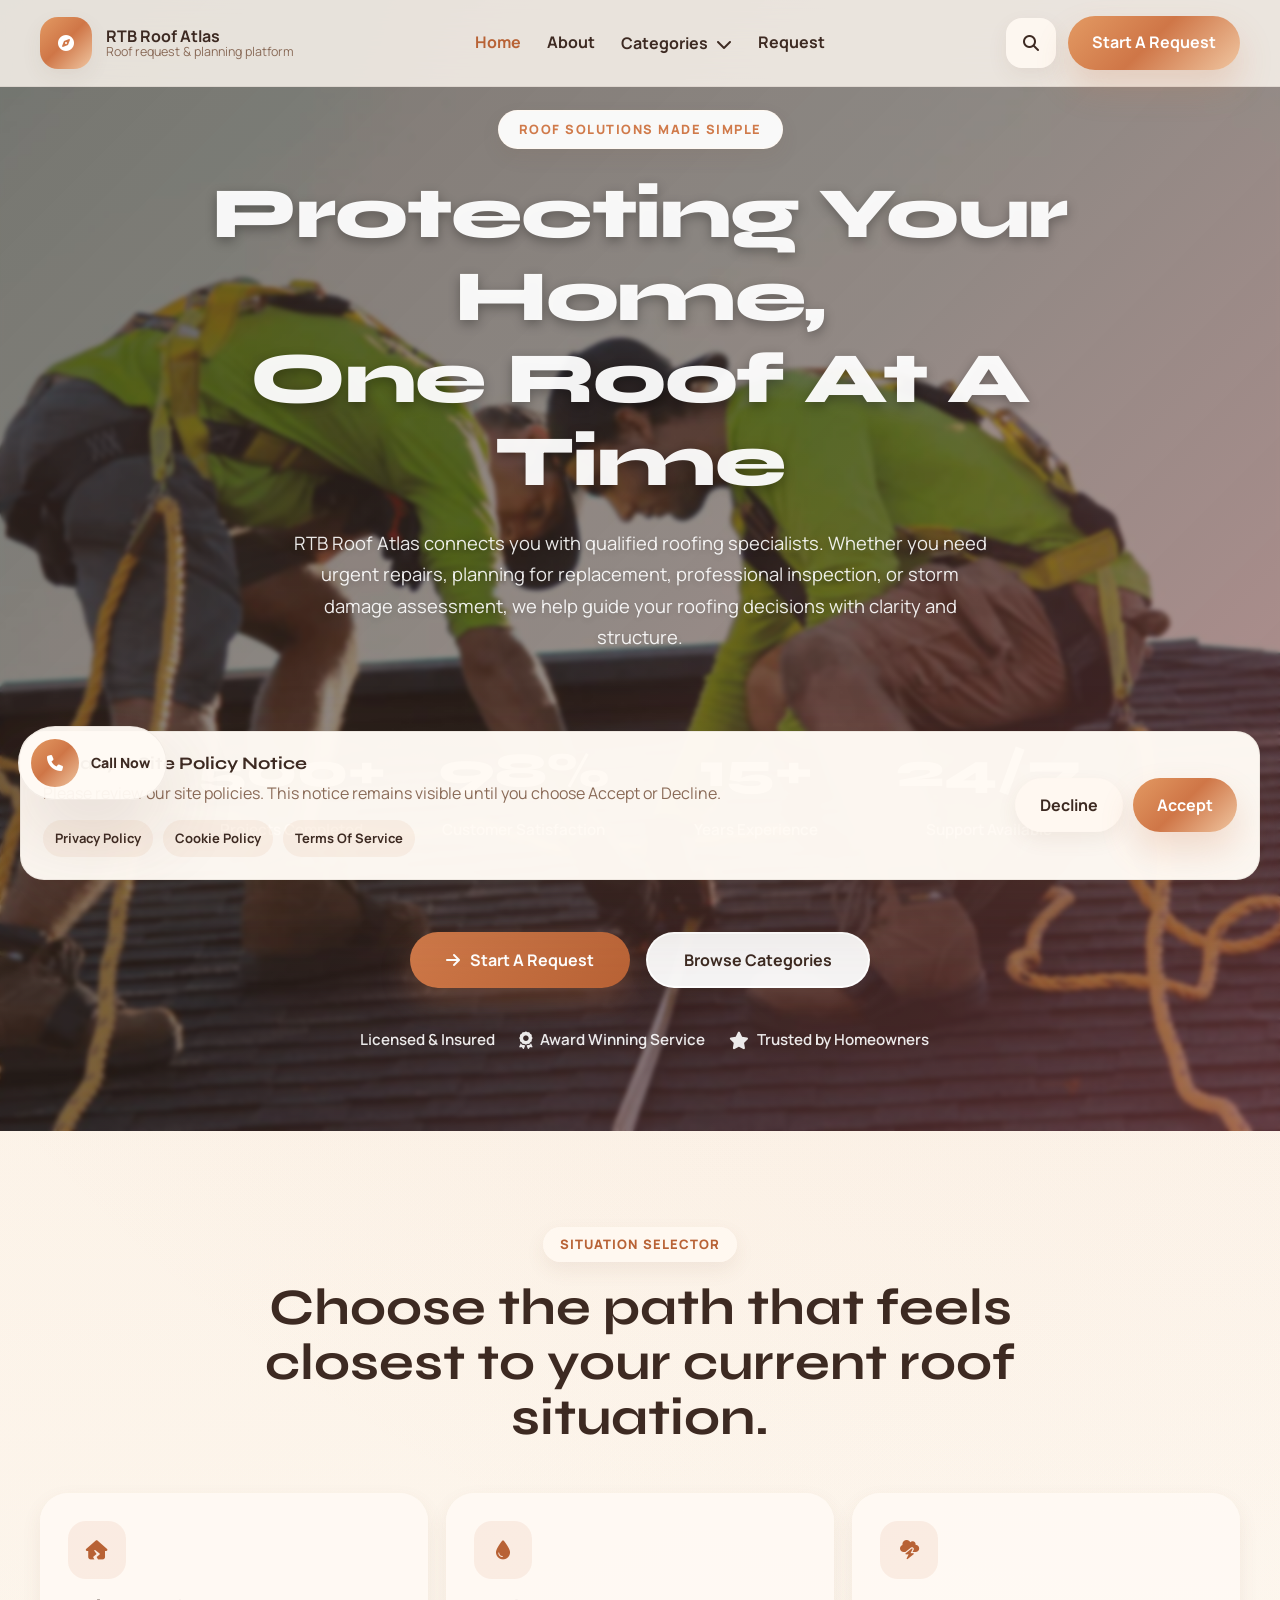
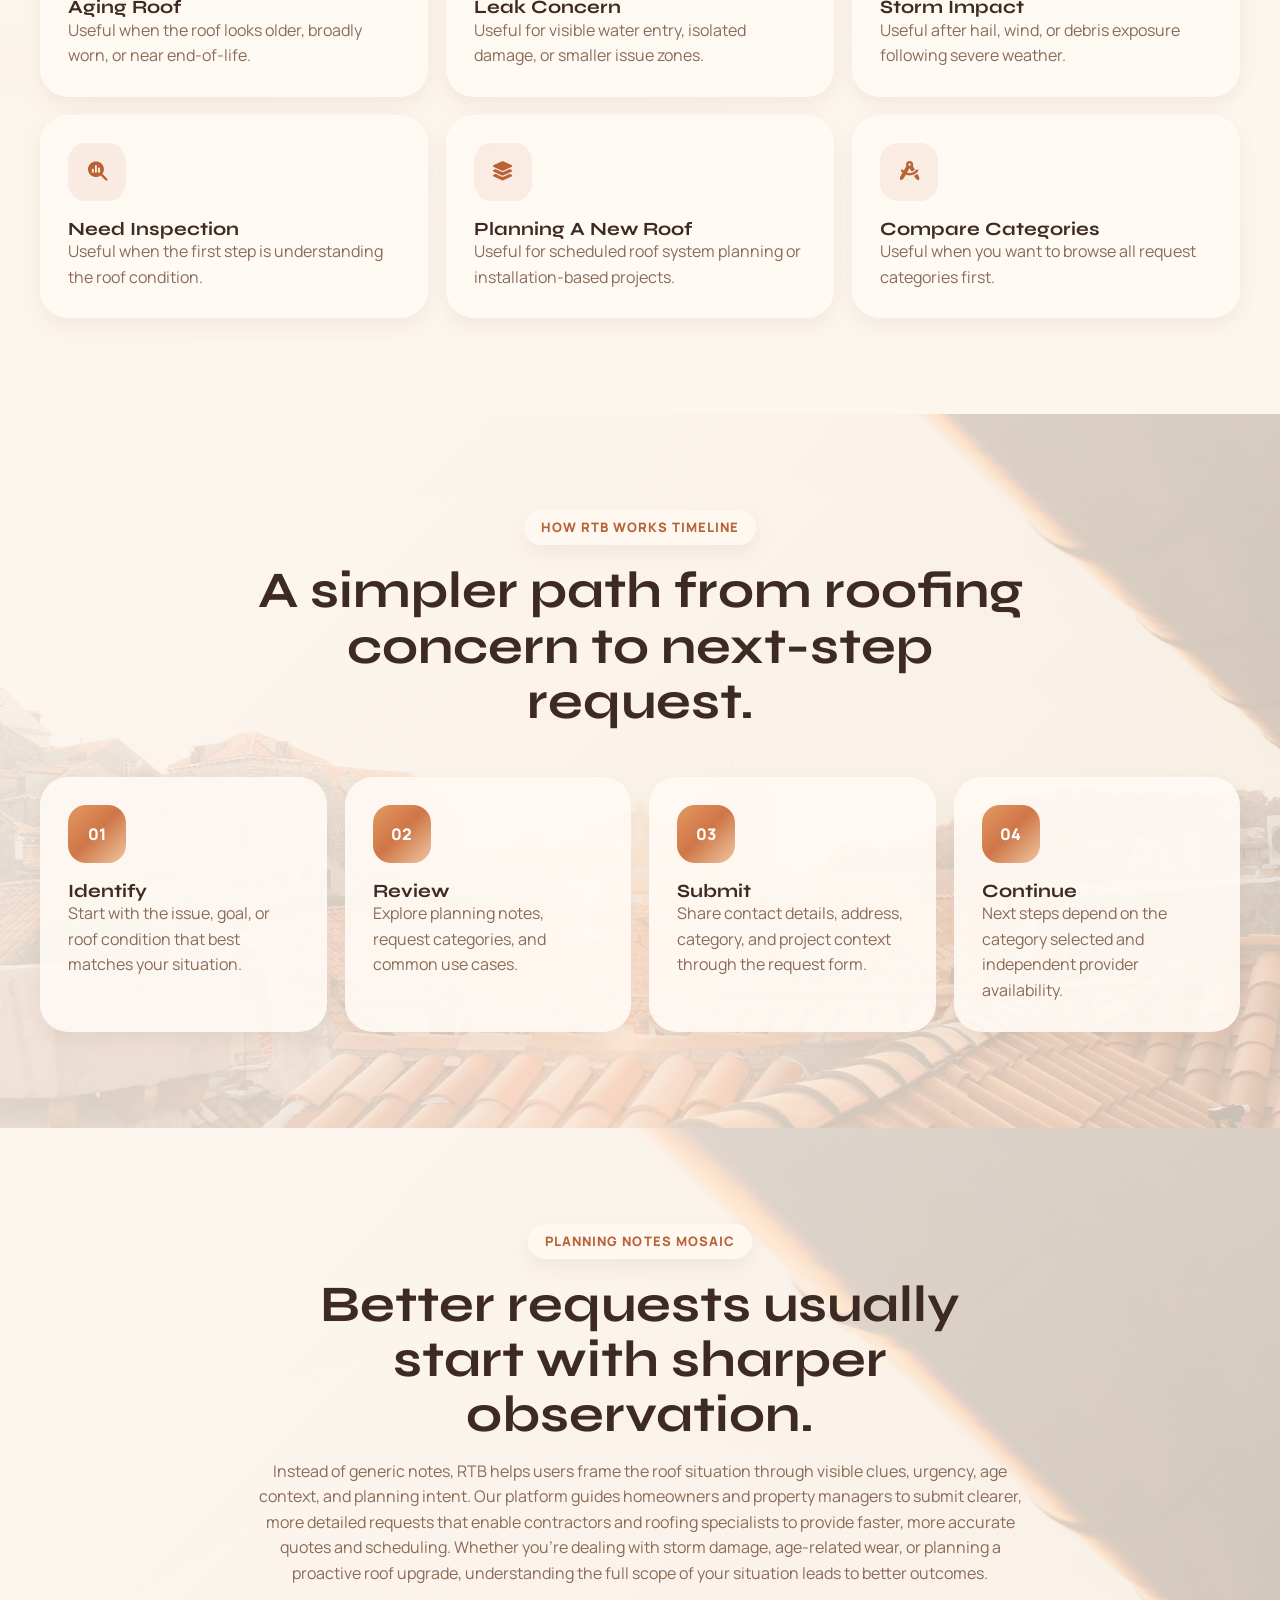
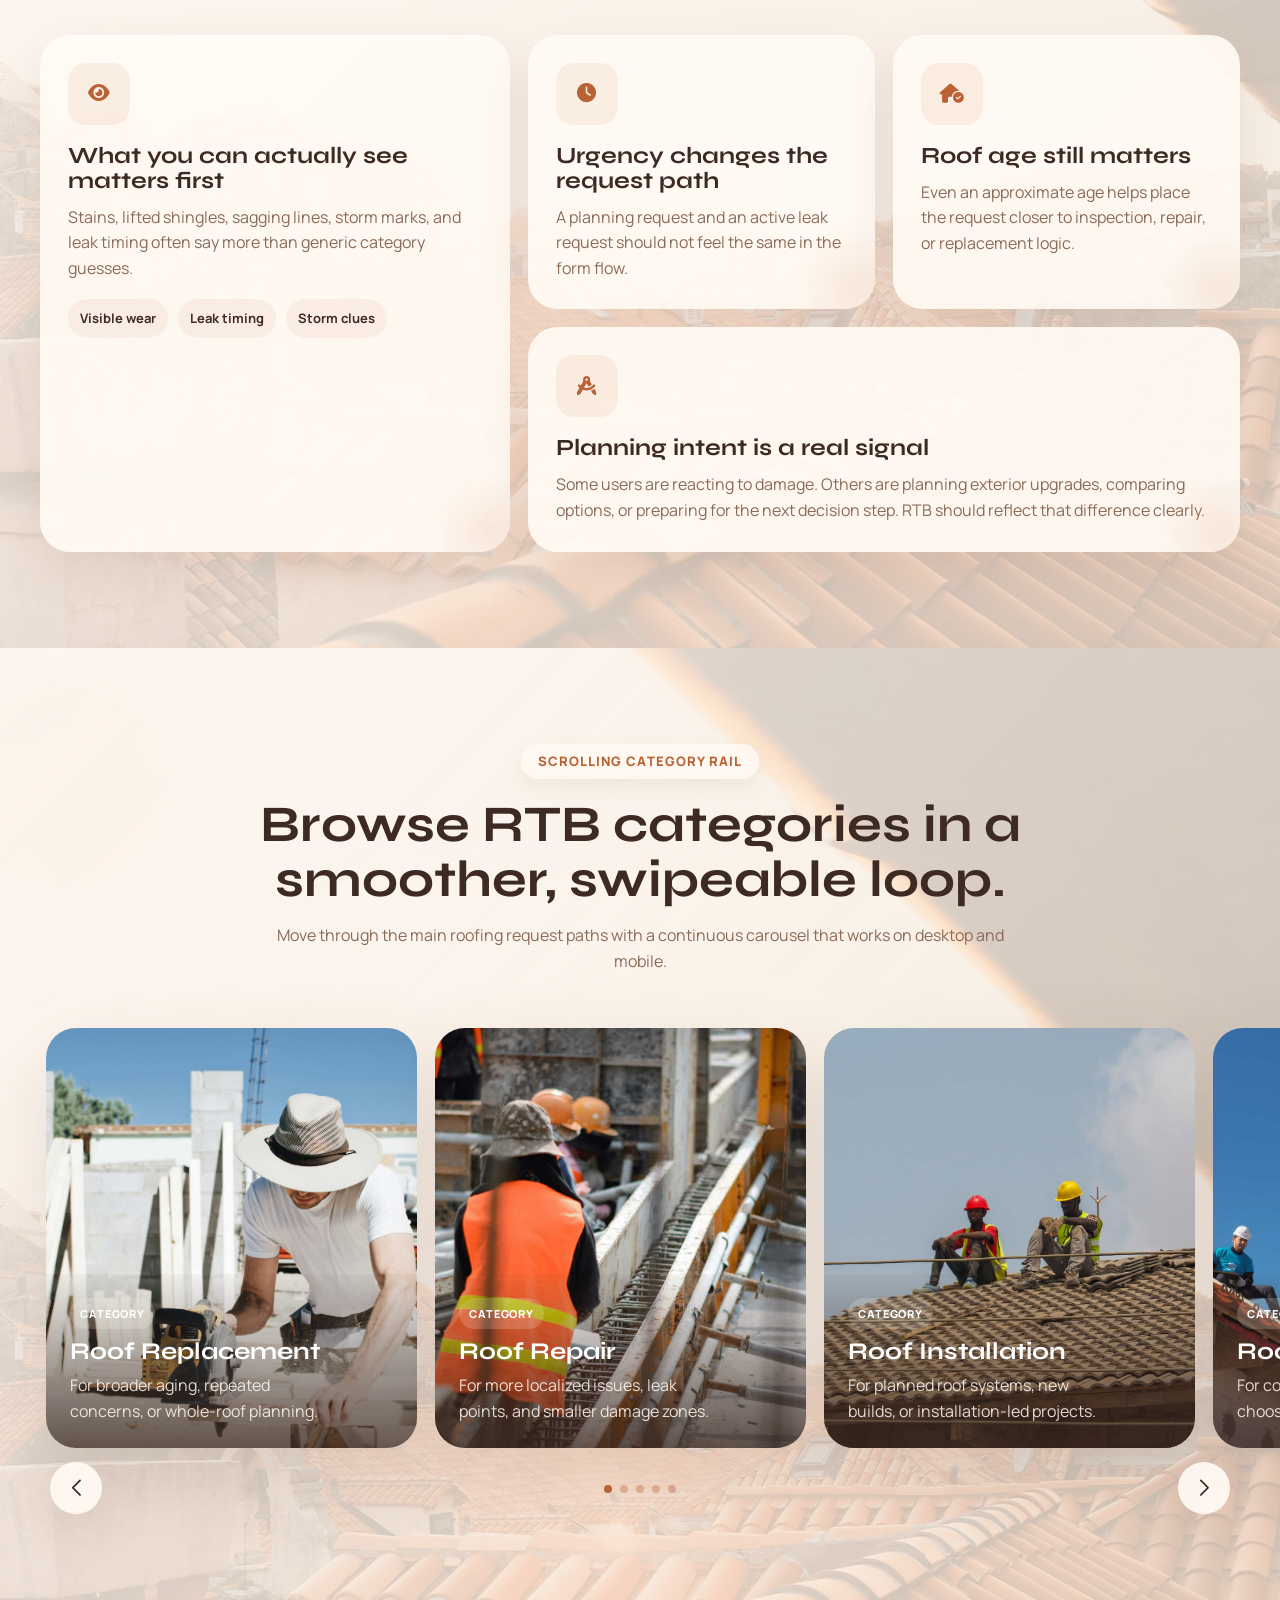
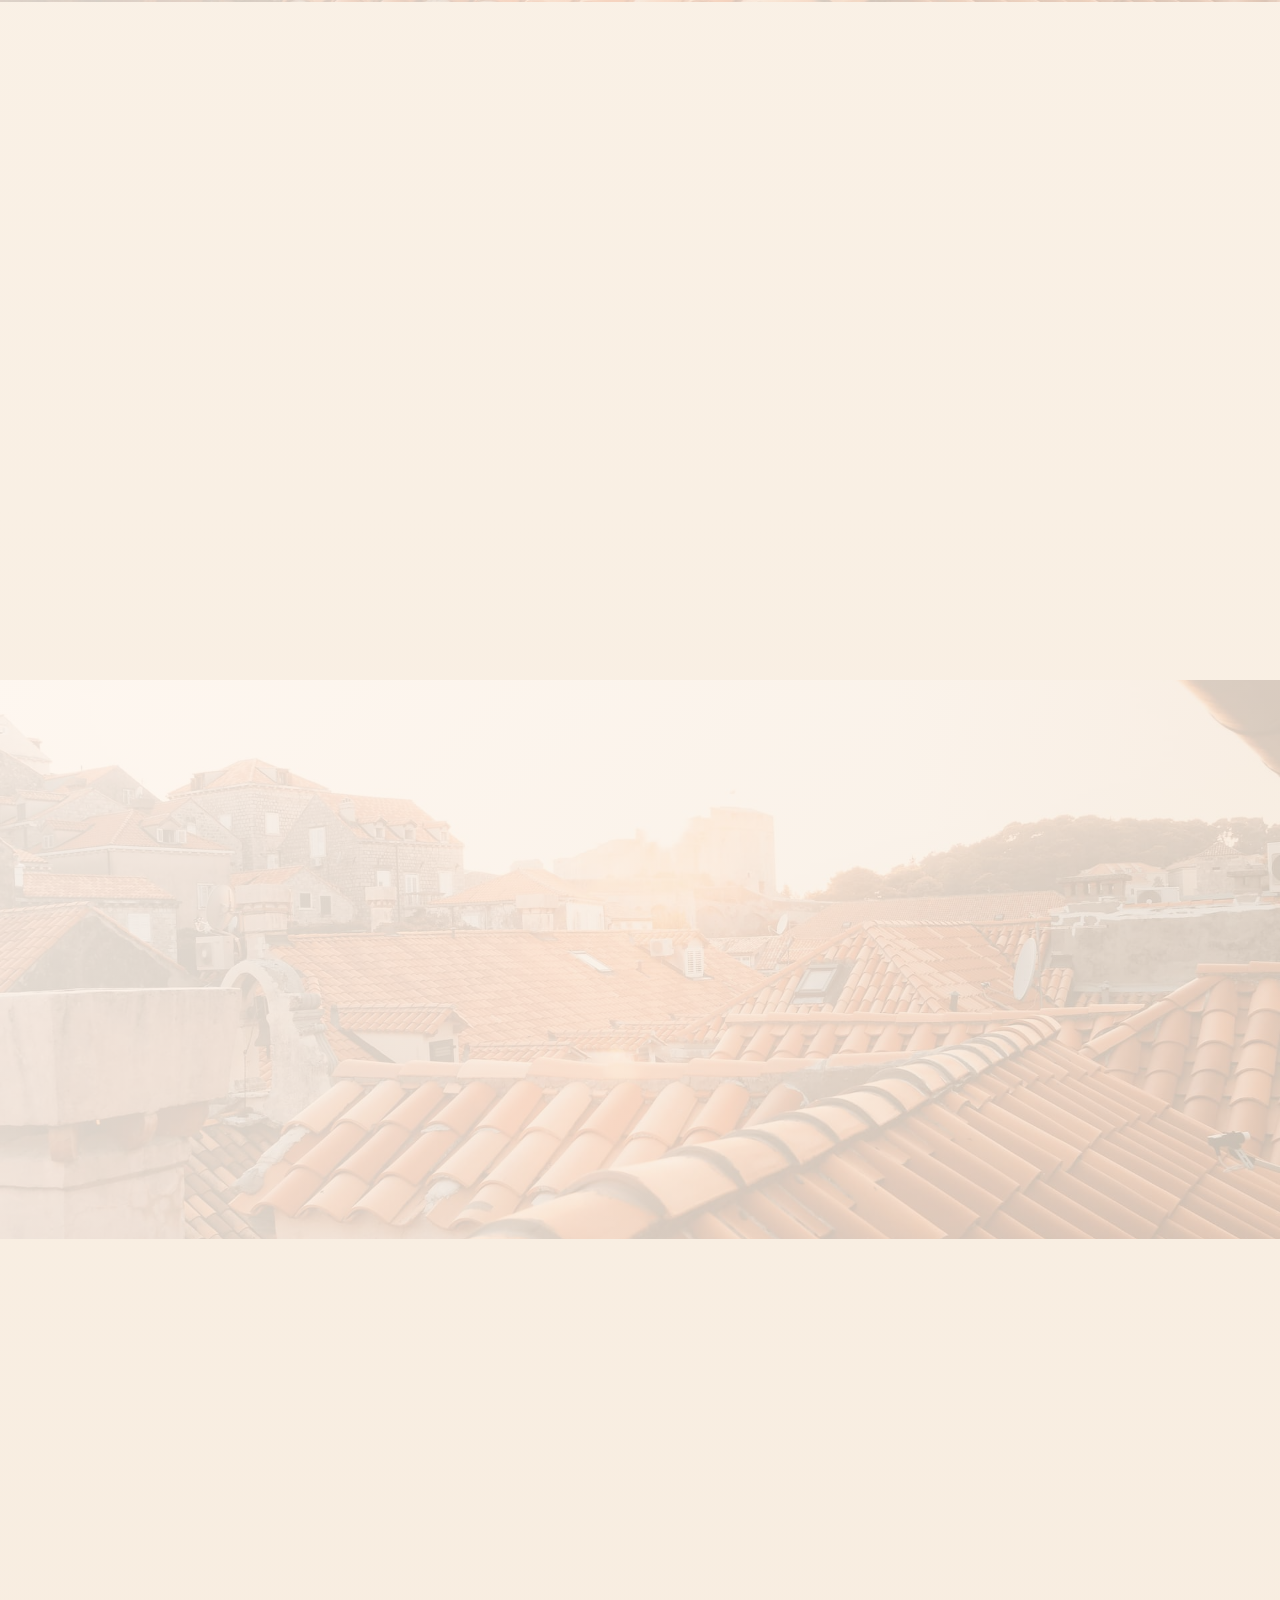
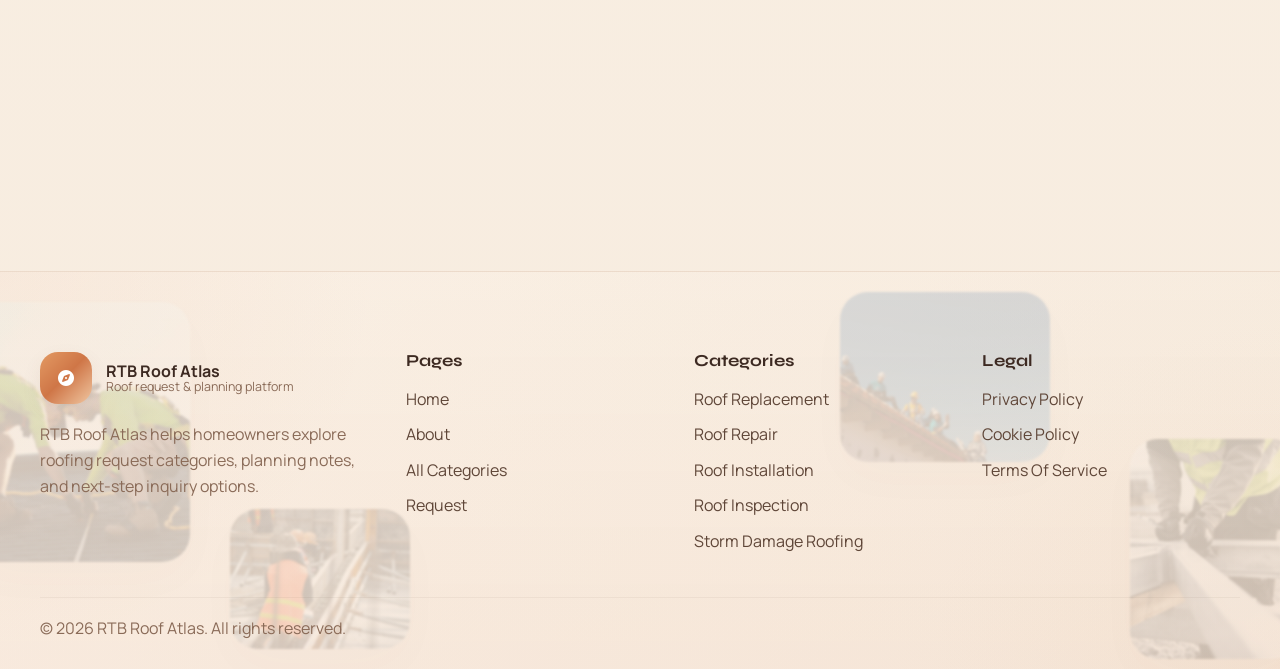
==== index.html @ 9779b61f "upd" ====
<!DOCTYPE html>
<html lang="en">

<head>
  <meta charset="UTF-8" />
  <meta name="viewport" content="width=device-width, initial-scale=1.0" />
  <title>RTB Roof Atlas | Roof Request & Planning Platform</title>
  <meta name="description"
    content="RTB Roof Atlas is a roof request and planning platform designed to help homeowners explore replacement, repair, inspection, installation, and storm-related request categories." />

  <link rel="icon" type="image/svg+xml" href="assets/images/global/favicon.svg" />
  <link rel="preconnect" href="https://fonts.googleapis.com" />
  <link rel="preconnect" href="https://fonts.gstatic.com" crossorigin />
  <link
    href="https://fonts.googleapis.com/css2?family=Manrope:wght@400;500;600;700;800&family=Syne:wght@500;600;700;800&display=swap"
    rel="stylesheet" />
  <link rel="stylesheet" href="https://cdnjs.cloudflare.com/ajax/libs/font-awesome/6.5.2/css/all.min.css" />
  <link rel="stylesheet" href="https://unpkg.com/aos@2.3.1/dist/aos.css" />
  <link rel="stylesheet" href="https://cdn.jsdelivr.net/npm/swiper@11/swiper-bundle.min.css" />

  <link rel="stylesheet" href="assets/css/base.css" />
  <link rel="stylesheet" href="assets/css/global.css" />
  <link rel="stylesheet" href="assets/css/home.css" />
</head>

<body>
  <div class="site-progress"></div>

  <header class="site-header">
    <div class="container header-inner">
      <a href="index.html" class="logo">
        <span class="logo-mark"><i class="fa-solid fa-compass"></i></span>
        <span class="logo-text">
          <strong>RTB Roof Atlas</strong>
          <span>Roof request & planning platform</span>
        </span>
      </a>

      <nav class="desktop-nav">
        <a href="index.html" class="nav-link active">Home</a>
        <a href="about.html" class="nav-link">About</a>

        <div class="nav-dropdown">
          <button class="nav-link nav-dropdown-toggle" type="button">
            Categories <i class="fa-solid fa-chevron-down"></i>
          </button>
          <div class="nav-dropdown-menu">
            <a href="services.html">All Categories</a>
            <a href="roof-replacement.html">Roof Replacement</a>
            <a href="roof-repair.html">Roof Repair</a>
            <a href="roof-installation.html">Roof Installation</a>
            <a href="roof-inspection.html">Roof Inspection</a>
            <a href="storm-damage-roofing.html">Storm Damage Roofing</a>
          </div>
        </div>

        <a href="contact.html" class="nav-link">Request</a>
      </nav>

      <div class="header-actions">
        <button class="search-toggle" type="button" aria-label="Open search">
          <i class="fa-solid fa-magnifying-glass"></i>
        </button>
        <a href="contact.html" class="btn btn-primary header-btn magnetic-btn">Start A Request</a>
        <button class="mobile-toggle" type="button" aria-label="Open menu">
          <span></span><span></span><span></span>
        </button>
      </div>
    </div>
  </header>

  <div class="mobile-menu">
    <div class="container mobile-menu-inner">
      <a href="index.html"><i class="fa-solid fa-home"></i> Home</a>
      <a href="about.html"><i class="fa-solid fa-circle-info"></i> About</a>
      <a href="services.html"><i class="fa-solid fa-compass-drafting"></i> All Categories</a>
      <a href="roof-replacement.html"><i class="fa-solid fa-house-crack"></i> Roof Replacement</a>
      <a href="roof-repair.html"><i class="fa-solid fa-droplet"></i> Roof Repair</a>
      <a href="roof-installation.html"><i class="fa-solid fa-layer-group"></i> Roof Installation</a>
      <a href="roof-inspection.html"><i class="fa-solid fa-magnifying-glass-chart"></i> Roof Inspection</a>
      <a href="storm-damage-roofing.html"><i class="fa-solid fa-cloud-bolt"></i> Storm Damage Roofing</a>
      <a href="contact.html"><i class="fa-solid fa-envelope"></i> Request</a>

      <div class="mobile-menu-footer">
        <div class="mobile-menu-contact">
          <a href="tel:+12135551234"><i class="fa-solid fa-phone"></i> +1 (213) 555-1234</a>
          <a href="mailto:info@rtbroofatlas.com"><i class="fa-solid fa-envelope"></i> info@rtbroofatlas.com</a>
          <p><i class="fa-solid fa-map-marker-alt"></i> Los Angeles, CA</p>
        </div>
      </div>
    </div>
  </div>

  <div class="search-panel">
    <div class="search-panel__overlay"></div>
    <div class="search-panel__inner">
      <button class="search-close" type="button" aria-label="Close search">
        <i class="fa-solid fa-xmark"></i>
      </button>

      <h3>Search RTB Roof Atlas</h3>
      <p>Explore categories, planning pages, request steps, and legal information.</p>

      <div class="site-search">
        <input type="text" id="siteSearchInput" placeholder="Search pages or categories..." />
        <button type="button" id="siteSearchButton">
          <i class="fa-solid fa-magnifying-glass"></i>
        </button>
      </div>

      <div class="site-search__quick-links">
        <a href="services.html">All Categories</a>
        <a href="roof-replacement.html">Replacement</a>
        <a href="roof-repair.html">Repair</a>
        <a href="roof-inspection.html">Inspection</a>
        <a href="contact.html">Request</a>
      </div>

      <div id="siteSearchResults" class="site-search-results"></div>
    </div>
  </div>

  <main>
    <section class="hero hero-centered section-padding parallax-section">
      <div class="hero-background">
        <img src="assets/images/home/hero-main.jpg" alt="Professional roofing services" />
        <div class="hero-overlay"></div>
      </div>

      <div class="container hero-content-center" data-aos="fade-up">
        <div class="hero-centered-inner">
          <span class="eyebrow">Roof Solutions Made Simple</span>
          <h1 class="hero-title">
            Protecting Your Home,<br />
            One Roof At A Time
          </h1>
          <p class="hero-text-center">
            RTB Roof Atlas connects you with qualified roofing specialists. Whether you need urgent repairs, planning
            for replacement, professional inspection, or storm damage assessment, we help guide your roofing decisions
            with clarity and structure.
          </p>

          <div class="hero-stats" data-aos="fade-up" data-aos-delay="100">
            <div class="hero-stat">
              <div class="stat-number">500+</div>
              <div class="stat-label">Projects Completed</div>
            </div>
            <div class="hero-stat">
              <div class="stat-number">98%</div>
              <div class="stat-label">Customer Satisfaction</div>
            </div>
            <div class="hero-stat">
              <div class="stat-number">15+</div>
              <div class="stat-label">Years Experience</div>
            </div>
            <div class="hero-stat">
              <div class="stat-number">24/7</div>
              <div class="stat-label">Support Available</div>
            </div>
          </div>

          <div class="hero-actions-center" data-aos="fade-up" data-aos-delay="200">
            <a href="contact.html" class="btn btn-primary btn-lg magnetic-btn">
              <i class="fa-solid fa-arrow-right"></i> Start A Request
            </a>
            <a href="services.html" class="btn btn-secondary btn-lg magnetic-btn">
              Browse Categories
            </a>
          </div>

          <div class="hero-trust-badges">
            <span><i class="fa-solid fa-shield-check"></i> Licensed & Insured</span>
            <span><i class="fa-solid fa-award"></i> Award Winning Service</span>
            <span><i class="fa-solid fa-star"></i> Trusted by Homeowners</span>
          </div>
        </div>
      </div>
    </section>

    <section class="situations section-padding">
      <div class="container">
        <div class="section-head" data-aos="fade-up">
          <span class="eyebrow">Situation Selector</span>
          <h2>Choose the path that feels closest to your current roof situation.</h2>
        </div>

        <div class="cards-3">
          <a href="roof-replacement.html" class="situation-card" data-aos="fade-up">
            <i class="fa-solid fa-house-crack"></i>
            <h3>Aging Roof</h3>
            <p>Useful when the roof looks older, broadly worn, or near end-of-life.</p>
          </a>

          <a href="roof-repair.html" class="situation-card" data-aos="fade-up" data-aos-delay="80">
            <i class="fa-solid fa-droplet"></i>
            <h3>Leak Concern</h3>
            <p>Useful for visible water entry, isolated damage, or smaller issue zones.</p>
          </a>

          <a href="storm-damage-roofing.html" class="situation-card" data-aos="fade-up" data-aos-delay="160">
            <i class="fa-solid fa-cloud-bolt"></i>
            <h3>Storm Impact</h3>
            <p>Useful after hail, wind, or debris exposure following severe weather.</p>
          </a>

          <a href="roof-inspection.html" class="situation-card" data-aos="fade-up">
            <i class="fa-solid fa-magnifying-glass-chart"></i>
            <h3>Need Inspection</h3>
            <p>Useful when the first step is understanding the roof condition.</p>
          </a>

          <a href="roof-installation.html" class="situation-card" data-aos="fade-up" data-aos-delay="80">
            <i class="fa-solid fa-layer-group"></i>
            <h3>Planning A New Roof</h3>
            <p>Useful for scheduled roof system planning or installation-based projects.</p>
          </a>

          <a href="services.html" class="situation-card" data-aos="fade-up" data-aos-delay="160">
            <i class="fa-solid fa-compass-drafting"></i>
            <h3>Compare Categories</h3>
            <p>Useful when you want to browse all request categories first.</p>
          </a>
        </div>
      </div>
    </section>

    <section class="how-it-works section-padding section-bg-image parallax-section">
      <div class="container">
        <div class="section-head" data-aos="fade-up">
          <span class="eyebrow">How RTB Works Timeline</span>
          <h2>A simpler path from roofing concern to next-step request.</h2>
        </div>

        <div class="cards-4">
          <article class="step-card" data-aos="zoom-in">
            <span>01</span>
            <h3>Identify</h3>
            <p>Start with the issue, goal, or roof condition that best matches your situation.</p>
          </article>

          <article class="step-card" data-aos="zoom-in" data-aos-delay="80">
            <span>02</span>
            <h3>Review</h3>
            <p>Explore planning notes, request categories, and common use cases.</p>
          </article>

          <article class="step-card" data-aos="zoom-in" data-aos-delay="160">
            <span>03</span>
            <h3>Submit</h3>
            <p>Share contact details, address, category, and project context through the request form.</p>
          </article>

          <article class="step-card" data-aos="zoom-in" data-aos-delay="240">
            <span>04</span>
            <h3>Continue</h3>
            <p>Next steps depend on the category selected and independent provider availability.</p>
          </article>
        </div>
      </div>
    </section>

    <section class="insight-showcase section-padding section-bg-image parallax-section">
      <div class="container">
        <div class="section-head" data-aos="fade-up">
          <span class="eyebrow">Planning Notes Mosaic</span>
          <h2>Better requests usually start with sharper observation.</h2>
          <p>
            Instead of generic notes, RTB helps users frame the roof situation through visible clues, urgency, age
            context, and planning intent. Our platform guides homeowners and property managers to submit clearer, more
            detailed requests that enable contractors and roofing specialists to provide faster, more accurate quotes
            and scheduling. Whether you're dealing with storm damage, age-related wear, or planning a proactive roof
            upgrade, understanding the full scope of your situation leads to better outcomes.
          </p>
        </div>

        <div class="insight-showcase__grid">
          <article class="insight-panel insight-panel--large" data-aos="fade-up">
            <div class="insight-panel__icon">
              <i class="fa-solid fa-eye"></i>
            </div>
            <h3>What you can actually see matters first</h3>
            <p>
              Stains, lifted shingles, sagging lines, storm marks, and leak timing often
              say more than generic category guesses.
            </p>
            <div class="insight-tags">
              <span>Visible wear</span>
              <span>Leak timing</span>
              <span>Storm clues</span>
            </div>
          </article>

          <article class="insight-panel" data-aos="fade-up" data-aos-delay="80">
            <div class="insight-panel__icon">
              <i class="fa-solid fa-clock"></i>
            </div>
            <h3>Urgency changes the request path</h3>
            <p>A planning request and an active leak request should not feel the same in the form flow.</p>
          </article>

          <article class="insight-panel" data-aos="fade-up" data-aos-delay="140">
            <div class="insight-panel__icon">
              <i class="fa-solid fa-house-circle-check"></i>
            </div>
            <h3>Roof age still matters</h3>
            <p>Even an approximate age helps place the request closer to inspection, repair, or replacement logic.</p>
          </article>

          <article class="insight-panel insight-panel--wide" data-aos="fade-up" data-aos-delay="200">
            <div class="insight-panel__icon">
              <i class="fa-solid fa-compass-drafting"></i>
            </div>
            <h3>Planning intent is a real signal</h3>
            <p>
              Some users are reacting to damage. Others are planning exterior upgrades, comparing options,
              or preparing for the next decision step. RTB should reflect that difference clearly.
            </p>
          </article>
        </div>
      </div>
    </section>

    <section class="category-rail section-padding section-bg-image parallax-section">
      <div class="glow-orb glow-orb--warm float-soft" style="width:220px;height:220px;left:-50px;top:20px;"></div>

      <div class="container">
        <div class="section-head" data-aos="fade-up">
          <span class="eyebrow">Scrolling Category Rail</span>
          <h2>Browse RTB categories in a smoother, swipeable loop.</h2>
          <p>
            Move through the main roofing request paths with a continuous carousel
            that works on desktop and mobile.
          </p>
        </div>

        <div class="swiper js-loop-swiper category-swiper" data-aos="fade-up">
          <div class="swiper-wrapper">
            <div class="swiper-slide">
              <a href="roof-replacement.html" class="rail-card">
                <img src="assets/images/roof-replacement/service-main.jpg" alt="Roof Replacement" />
                <div class="rail-card__overlay">
                  <span class="rail-card__eyebrow">Category</span>
                  <h3>Roof Replacement</h3>
                  <p>For broader aging, repeated concerns, or whole-roof planning.</p>
                </div>
              </a>
            </div>

            <div class="swiper-slide">
              <a href="roof-repair.html" class="rail-card">
                <img src="assets/images/roof-repair/service-main.jpg" alt="Roof Repair" />
                <div class="rail-card__overlay">
                  <span class="rail-card__eyebrow">Category</span>
                  <h3>Roof Repair</h3>
                  <p>For more localized issues, leak points, and smaller damage zones.</p>
                </div>
              </a>
            </div>

            <div class="swiper-slide">
              <a href="roof-installation.html" class="rail-card">
                <img src="assets/images/roof-installation/service-main.jpg" alt="Roof Installation" />
                <div class="rail-card__overlay">
                  <span class="rail-card__eyebrow">Category</span>
                  <h3>Roof Installation</h3>
                  <p>For planned roof systems, new builds, or installation-led projects.</p>
                </div>
              </a>
            </div>

            <div class="swiper-slide">
              <a href="roof-inspection.html" class="rail-card">
                <img src="assets/images/roof-inspection/service-main.jpg" alt="Roof Inspection" />
                <div class="rail-card__overlay">
                  <span class="rail-card__eyebrow">Category</span>
                  <h3>Roof Inspection</h3>
                  <p>For condition clarity before choosing a more final request path.</p>
                </div>
              </a>
            </div>

            <div class="swiper-slide">
              <a href="storm-damage-roofing.html" class="rail-card">
                <img src="assets/images/storm-damage-roofing/service-main.jpg" alt="Storm Damage Roofing" />
                <div class="rail-card__overlay">
                  <span class="rail-card__eyebrow">Category</span>
                  <h3>Storm Damage</h3>
                  <p>For hail, wind, debris impact, and post-weather roofing concerns.</p>
                </div>
              </a>
            </div>
          </div>

          <div class="swiper-pagination"></div>
          <div class="swiper-button-prev"></div>
          <div class="swiper-button-next"></div>
        </div>
      </div>
    </section>

    <section class="section-padding">
      <div class="container">
        <div class="section-head" data-aos="fade-up">
          <span class="eyebrow">Layered Disclaimer Section</span>
          <h2>Important notes about what RTB Roof Atlas is and what it is not.</h2>
        </div>

        <div class="disclaimer-grid">
          <article class="disclaimer-card" data-aos="fade-up">
            <i class="fa-solid fa-circle-info"></i>
            <h3>Informational platform</h3>
            <p>RTB is designed for request guidance, category clarity, and planning support.</p>
          </article>
          <article class="disclaimer-card" data-aos="fade-up" data-aos-delay="80">
            <i class="fa-solid fa-ban"></i>
            <h3>Not a direct contractor</h3>
            <p>RTB does not directly perform roofing construction, repair, or installation work.</p>
          </article>
          <article class="disclaimer-card" data-aos="fade-up" data-aos-delay="160">
            <i class="fa-solid fa-route"></i>
            <h3>Routing depends on context</h3>
            <p>Next steps, scope, timing, and provider response depend on request details and availability.</p>
          </article>
        </div>
      </div>
    </section>

    <section class="faq section-padding section-bg-image">
      <div class="container section-grid faq-grid">
        <div class="section-copy" data-aos="fade-right">
          <span class="eyebrow">Premium FAQ</span>
          <h2>Answers to common questions about using RTB Roof Atlas.</h2>
        </div>

        <div class="faq-list" data-aos="fade-left">
          <div class="faq-item active">
            <button class="faq-question" type="button">
              Does RTB directly perform roofing work?
              <i class="fa-solid fa-plus"></i>
            </button>
            <div class="faq-answer">
              <p>No. RTB Roof Atlas is an informational and request-routing platform, not a direct roofing contractor.
              </p>
            </div>
          </div>

          <div class="faq-item">
            <button class="faq-question" type="button">
              Can I use RTB if I am not sure what I need?
              <i class="fa-solid fa-plus"></i>
            </button>
            <div class="faq-answer">
              <p>Yes. The category and planning pages are designed to help users compare common roofing situations
                before submitting a request.</p>
            </div>
          </div>

          <div class="faq-item">
            <button class="faq-question" type="button">
              Are pricing and timelines listed on the site final?
              <i class="fa-solid fa-plus"></i>
            </button>
            <div class="faq-answer">
              <p>No. Final pricing, scheduling, and project scope depend on the independent provider reviewing the
                request.</p>
            </div>
          </div>

          <div class="faq-item">
            <button class="faq-question" type="button">
              Is the request form a guarantee of service?
              <i class="fa-solid fa-plus"></i>
            </button>
            <div class="faq-answer">
              <p>No. A submitted request helps with routing and review, but does not guarantee provider acceptance,
                final scope, or scheduling.</p>
            </div>
          </div>
        </div>
      </div>
    </section>

    <section class="contact-preview section-padding">
      <div class="container section-grid">
        <div class="section-copy" data-aos="fade-right">
          <span class="eyebrow">Request Form</span>
          <h2>Share your property details and roofing situation.</h2>
          <p>
            Use the request form to provide contact information, property address,
            category preference, and any visible roof concerns.
          </p>
        </div>

        <div class="contact-box" data-aos="fade-left">
          <form class="contact-form">
            <div class="cards-2">
              <input type="text" placeholder="Full Name" />
              <input type="email" placeholder="Email Address" />
              <input type="tel" placeholder="Phone Number" />
              <input type="text" placeholder="Property Address" />
            </div>
            <textarea placeholder="Describe your roofing situation"></textarea>
            <button type="submit" class="btn btn-primary magnetic-btn">Submit Request</button>
          </form>
        </div>
      </div>
    </section>
  </main>

  <footer class="site-footer">
    <div class="container footer-grid">
      <div>
        <a href="index.html" class="logo footer-logo">
          <span class="logo-mark"><i class="fa-solid fa-compass"></i></span>
          <span class="logo-text">
            <strong>RTB Roof Atlas</strong>
            <span>Roof request & planning platform</span>
          </span>
        </a>

        <p class="footer-copy">
          RTB Roof Atlas helps homeowners explore roofing request categories,
          planning notes, and next-step inquiry options.
        </p>
      </div>

      <div>
        <h4>Pages</h4>
        <ul>
          <li><a href="index.html">Home</a></li>
          <li><a href="about.html">About</a></li>
          <li><a href="services.html">All Categories</a></li>
          <li><a href="contact.html">Request</a></li>
        </ul>
      </div>

      <div>
        <h4>Categories</h4>
        <ul>
          <li><a href="roof-replacement.html">Roof Replacement</a></li>
          <li><a href="roof-repair.html">Roof Repair</a></li>
          <li><a href="roof-installation.html">Roof Installation</a></li>
          <li><a href="roof-inspection.html">Roof Inspection</a></li>
          <li><a href="storm-damage-roofing.html">Storm Damage Roofing</a></li>
        </ul>
      </div>

      <div>
        <h4>Legal</h4>
        <ul>
          <li><a href="privacy-policy.html">Privacy Policy</a></li>
          <li><a href="cookie-policy.html">Cookie Policy</a></li>
          <li><a href="terms-of-service.html">Terms Of Service</a></li>
        </ul>
      </div>
    </div>

    <div class="container footer-bottom">
      <p>© 2026 RTB Roof Atlas. All rights reserved.</p>
    </div>
    <div class="footer-floating-bg">
      <div class="footer-floating-bg__img footer-floating-bg__img--one">
        <img src="assets/images/home/hero-main.jpg" alt="Roof background visual" />
      </div>
      <div class="footer-floating-bg__img footer-floating-bg__img--two">
        <img src="assets/images/roof-repair/service-main.jpg" alt="Roof background visual" />
      </div>
      <div class="footer-floating-bg__img footer-floating-bg__img--three">
        <img src="assets/images/roof-inspection/service-main.jpg" alt="Roof background visual" />
      </div>
      <div class="footer-floating-bg__img footer-floating-bg__img--four">
        <img src="assets/images/storm-damage-roofing/service-main.jpg" alt="Roof background visual" />
      </div>

    </div>
  </footer>

  <div class="cookie-banner" id="cookieBanner">
    <div class="cookie-banner__inner">
      <div class="cookie-banner__text">
        <h4>Privacy & Site Policy Notice</h4>
        <p>
          Please review our site policies. This notice remains visible until you choose Accept or Decline.
        </p>
        <div class="cookie-links">
          <a href="privacy-policy.html">Privacy Policy</a>
          <a href="cookie-policy.html">Cookie Policy</a>
          <a href="terms-of-service.html">Terms Of Service</a>
        </div>
      </div>
      <div class="cookie-banner__actions">
        <button class="btn btn-secondary" id="declineCookies" type="button">Decline</button>
        <button class="btn btn-primary" id="acceptCookies" type="button">Accept</button>
      </div>
    </div>
  </div>
  <a href="tel:+12135551234" class="floating-call-btn magnetic-btn" aria-label="Call now">
    <span class="floating-call-btn__icon">
      <i class="fa-solid fa-phone"></i>
    </span>
    <span class="floating-call-btn__text">Call Now</span>
  </a>


  <script src="https://unpkg.com/aos@2.3.1/dist/aos.js"></script>
  <script src="https://cdn.jsdelivr.net/npm/swiper@11/swiper-bundle.min.js"></script>
  <script src="assets/js/main.js"></script>
</body>

</html>
---- assets/css/base.css ----
:root {
    --color-white: #fffdf8;
    --color-text: #5f4638;
    --color-text-soft: #8a6b58;
    --color-title: #3d2a22;

    --color-primary: #d07a4a;
    --color-primary-2: #b86235;
    --color-accent: #e8bb91;
    --color-accent-soft: #fbefe2;
    --color-brown-soft: #a77a5f;

    --color-surface: rgba(255, 250, 244, 0.84);
    --color-surface-strong: #fff8f1;
    --color-border: rgba(95, 70, 56, 0.12);

    --gradient-main: linear-gradient(135deg, #e39a63 0%, #cf7647 48%, #f0c6a1 100%);
    --gradient-soft: linear-gradient(135deg,
            rgba(227, 154, 99, 0.12),
            rgba(207, 118, 71, 0.08),
            rgba(240, 198, 161, 0.12));

    --shadow-sm: 0 8px 20px rgba(112, 77, 55, 0.08);
    --shadow-md: 0 18px 50px rgba(112, 77, 55, 0.12);
    --shadow-lg: 0 30px 80px rgba(112, 77, 55, 0.16);

    --radius-sm: 14px;
    --radius-md: 22px;
    --radius-lg: 32px;
    --radius-pill: 999px;

    --container: 1200px;

    --font-body: "Manrope", sans-serif;
    --font-title: "Syne", sans-serif;

    --transition: 0.35s ease;
}

* {
    margin: 0;
    padding: 0;
    box-sizing: border-box;
    min-width: 0;
}

html {
    scroll-behavior: smooth;
    overflow-x: hidden;
}

body {
    font-family: var(--font-body);
    color: var(--color-text);
    background:
        radial-gradient(circle at top left, rgba(232, 187, 145, 0.18), transparent 28%),
        radial-gradient(circle at top right, rgba(208, 122, 74, 0.10), transparent 24%),
        linear-gradient(180deg, #fffaf3 0%, #f7ecdf 100%);
    line-height: 1.6;
    overflow-x: hidden;
}

img,
iframe,
video,
svg {
    display: block;
    max-width: 100%;
}

img {
    width: 100%;
    object-fit: cover;
}

a {
    text-decoration: none;
    color: inherit;
}

ul {
    list-style: none;
}

button,
input,
textarea {
    font: inherit;
}

button {
    border: none;
    background: none;
    cursor: pointer;
}

input,
textarea {
    outline: none;
}

textarea {
    resize: none;
    min-height: 150px;
    font-size: 1rem;
}

iframe {
    width: 100%;
    border: 0;
}

.container {
    width: min(100% - 32px, var(--container));
    margin: 0 auto;
}

.section-padding {
    padding: 96px 0;
}

.eyebrow {
    display: inline-flex;
    align-items: center;
    justify-content: center;
    gap: 8px;
    padding: 10px 16px;
    border-radius: var(--radius-pill);
    background: rgba(255, 248, 241, 0.95);
    border: 1px solid rgba(255, 248, 241, 0.98);
    box-shadow: var(--shadow-sm);
    color: var(--color-primary-2);
    font-size: 13px;
    font-weight: 800;
    letter-spacing: 0.08em;
    text-transform: uppercase;
    line-height: 1;
    vertical-align: middle;
    margin-bottom: 18px;
}

h1,
h2,
h3,
h4,
h5,
h6 {
    font-family: var(--font-title);
    color: var(--color-title);
    line-height: 1.08;
}

p {
    color: var(--color-text-soft);
}

.btn {
    display: inline-flex;
    align-items: center;
    justify-content: center;
    gap: 10px;
    min-height: 54px;
    padding: 0 24px;
    border-radius: var(--radius-pill);
    font-weight: 700;
    line-height: 1.2;
    vertical-align: middle;
    transition:
        transform var(--transition),
        box-shadow var(--transition),
        background var(--transition),
        color var(--transition);
}

.btn:hover {
    transform: translateY(-3px);
}

.btn-primary {
    color: #fff;
    background: var(--gradient-main);
    box-shadow: 0 18px 34px rgba(207, 118, 71, 0.22);
}

.btn-secondary {
    color: var(--color-title);
    background: rgba(255, 248, 241, 0.92);
    border: 1px solid rgba(255, 248, 241, 0.98);
    box-shadow: var(--shadow-sm);
}

.section-head {
    text-align: center;
    max-width: 780px;
    margin: 0 auto 48px;
}

.section-head h2 {
    font-size: clamp(2rem, 4vw, 3.5rem);
    margin-bottom: 16px;
}

.section-grid {
    display: grid;
    grid-template-columns: 1.04fr 0.96fr;
    gap: 36px;
    align-items: center;
}

.section-copy h2 {
    font-size: clamp(2rem, 4vw, 3.2rem);
    margin-bottom: 18px;
}

.section-copy p+p {
    margin-top: 16px;
}

.section-copy .btn {
    margin-top: 24px;
}

.section-soft-bg {
    position: relative;
}

.section-soft-bg::before {
    content: "";
    position: absolute;
    inset: 28px 0;
    background: var(--gradient-soft);
    z-index: -1;
    border-radius: 48px;
}

.section-bg-image {
    position: relative;
    background-image: url("../images/global/section-fons.jpg");
    background-size: cover;
    background-position: center;
    background-repeat: no-repeat;
    overflow: hidden;
}

.section-bg-image::before {
    content: "";
    position: absolute;
    inset: 0;
    background:
        linear-gradient(135deg, rgba(255, 247, 239, 0.88), rgba(247, 236, 223, 0.78)),
        radial-gradient(circle at top right, rgba(208, 122, 74, 0.14), transparent 28%);
    z-index: 1;
}

.section-bg-image>* {
    position: relative;
    z-index: 2;
}

.site-disclaimer {
    padding: 16px 18px;
    border-radius: 20px;
    background: rgba(255, 247, 239, 0.95);
    border: 1px solid rgba(95, 70, 56, 0.10);
    box-shadow: var(--shadow-sm);
}

.site-disclaimer p {
    font-size: 14px;
    line-height: 1.55;
    color: var(--color-text-soft);
}

.cards-2,
.cards-3,
.cards-4 {
    display: grid;
    gap: 18px;
}

.cards-2 {
    grid-template-columns: repeat(2, 1fr);
}

.cards-3 {
    grid-template-columns: repeat(3, 1fr);
}

.cards-4 {
    grid-template-columns: repeat(4, 1fr);
}

.info-card,
.step-card,
.note-card,
.route-card,
.situation-card,
.principle-card,
.use-case-card,
.helper-card {
    padding: 28px;
    border-radius: 28px;
    background: rgba(255, 250, 244, 0.9);
    box-shadow: var(--shadow-sm);
}

.info-card i,
.note-card i,
.route-card i,
.situation-card i,
.principle-card i,
.use-case-card i,
.helper-card i {
    width: 58px;
    height: 58px;
    border-radius: 18px;
    display: inline-flex;
    align-items: center;
    justify-content: center;
    background: rgba(207, 118, 71, 0.10);
    color: var(--color-primary-2);
    margin-bottom: 18px;
    font-size: 1.2rem;
    line-height: 1;
    vertical-align: middle;
}

.step-card span {
    display: inline-flex;
    width: 58px;
    height: 58px;
    border-radius: 18px;
    align-items: center;
    justify-content: center;
    background: var(--gradient-main);
    color: #fff;
    font-weight: 800;
    margin-bottom: 18px;
    line-height: 1;
    vertical-align: middle;
}

@media (max-width: 991px) {
    .section-padding {
        padding: 76px 0;
    }

    .section-grid,
    .cards-2,
    .cards-3,
    .cards-4 {
        grid-template-columns: 1fr 1fr;
    }
}

@media (max-width: 767px) {
    .section-padding {
        padding: 62px 0;
    }

    .container {
        width: min(100% - 20px, var(--container));
    }

    .section-grid,
    .cards-2,
    .cards-3,
    .cards-4 {
        grid-template-columns: 1fr;
    }

    .btn {
        width: 100%;
    }
}
---- assets/css/global.css ----
.site-progress {
    position: fixed;
    top: 0;
    left: 0;
    height: 3px;
    width: 0;
    background: var(--gradient-main);
    z-index: 9999;
}

.site-header {
    position: fixed;
    top: 0;
    left: 0;
    z-index: 1400;
    width: 100%;
    backdrop-filter: blur(18px);
    background: rgba(255, 249, 242, 0.82);
    border-bottom: 1px solid rgba(95, 70, 56, 0.08);
    transition: background 0.35s ease, box-shadow 0.35s ease;
}

.site-header.is-scrolled {
    background: rgba(255, 249, 242, 0.95);
    box-shadow: 0 10px 30px rgba(112, 77, 55, 0.08);
}

.header-inner {
    display: flex;
    align-items: center;
    justify-content: space-between;
    min-height: 86px;
    gap: 20px;
}

.logo {
    display: inline-flex;
    align-items: center;
    justify-content: center;
    gap: 14px;
    line-height: 1;
    vertical-align: middle;
}

.logo-mark {
    width: 52px;
    height: 52px;
    border-radius: 18px;
    background: var(--gradient-main);
    display: inline-flex;
    align-items: center;
    justify-content: center;
    color: #fff;
    box-shadow: var(--shadow-sm);
    flex-shrink: 0;
}

.logo-text {
    display: flex;
    flex-direction: column;
    line-height: 1.08;
}

.logo-text strong {
    font-size: 1rem;
    color: var(--color-title);
}

.logo-text span {
    font-size: 0.78rem;
    color: var(--color-text-soft);
}

.desktop-nav {
    display: flex;
    align-items: center;
    gap: 26px;
}

.nav-link {
    position: relative;
    color: var(--color-title);
    font-weight: 700;
    transition: color var(--transition);
}

.nav-link:hover,
.nav-link.active {
    color: var(--color-primary-2);
}

.nav-dropdown {
    position: relative;
}

.nav-dropdown-toggle {
    display: inline-flex;
    align-items: center;
    justify-content: center;
    gap: 8px;
    line-height: 1.2;
    vertical-align: middle;
}

.nav-dropdown-menu {
    position: absolute;
    top: calc(100% + 18px);
    left: 0;
    min-width: 260px;
    padding: 14px;
    border-radius: 22px;
    background: rgba(255, 250, 244, 0.98);
    box-shadow: var(--shadow-md);
    border: 1px solid rgba(95, 70, 56, 0.08);
    opacity: 0;
    visibility: hidden;
    transform: translateY(10px);
    transition: var(--transition);
}

.nav-dropdown:hover .nav-dropdown-menu {
    opacity: 1;
    visibility: visible;
    transform: translateY(0);
}

.nav-dropdown-menu a {
    display: block;
    padding: 12px 14px;
    border-radius: 14px;
    color: var(--color-title);
    font-weight: 600;
    transition: var(--transition);
}

.nav-dropdown-menu a:hover {
    background: rgba(207, 118, 71, 0.08);
    color: var(--color-primary-2);
}

.header-actions {
    display: flex;
    align-items: center;
    gap: 12px;
}

.search-toggle,
.mobile-toggle {
    width: 50px;
    height: 50px;
    border-radius: 16px;
    background: rgba(255, 249, 242, 0.92);
    box-shadow: var(--shadow-sm);
    display: inline-flex;
    align-items: center;
    justify-content: center;
    color: var(--color-title);
    vertical-align: middle;
    line-height: 1;
}

.mobile-toggle {
    display: none;
    position: relative;
    flex-direction: column;
    gap: 5px;
    overflow: hidden;
}

.mobile-toggle span {
    width: 20px;
    height: 2px;
    border-radius: 999px;
    background: var(--color-title);
    transition: 0.3s ease;
}

.mobile-toggle.active span:nth-child(1) {
    transform: translateY(7px) rotate(45deg);
}

.mobile-toggle.active span:nth-child(2) {
    opacity: 0;
    transform: scaleX(0);
}

.mobile-toggle.active span:nth-child(3) {
    transform: translateY(-7px) rotate(-45deg);
}

.mobile-menu {
    display: block;
    position: fixed;
    inset: 0;
    z-index: 1350;
    padding: 20px 18px 18px;
    background: linear-gradient(180deg, rgba(255, 249, 242, 0.99), rgba(255, 250, 244, 0.98));
    backdrop-filter: blur(8px);
    overflow-y: auto;
    opacity: 0;
    visibility: hidden;
    pointer-events: none;
    transition: 0.35s ease;
}

.mobile-menu.active {
    opacity: 1;
    visibility: visible;
    pointer-events: auto;
}

.mobile-menu-inner {
    display: grid;
    gap: 12px;
    max-width: 400px;
}

.mobile-menu-inner a {
    display: flex;
    align-items: center;
    gap: 12px;
    padding: 14px 16px;
    border-radius: 18px;
    background: linear-gradient(135deg,
            rgba(207, 118, 71, 0.08),
            rgba(232, 187, 145, 0.10));
    color: var(--color-title);
    font-weight: 800;
    transition: transform 0.3s ease, box-shadow 0.3s ease;
}

.mobile-menu-inner a i {
    font-size: 18px;
    color: var(--color-primary-2);
    flex-shrink: 0;
}

.mobile-menu-inner a:hover {
    transform: translateX(6px);
    box-shadow: var(--shadow-sm);
}

.mobile-menu-footer {
    margin-top: 30px;
    padding-top: 20px;
    border-top: 1px solid rgba(95, 70, 56, 0.12);
}

.mobile-menu-contact {
    display: flex;
    flex-direction: column;
    gap: 14px;
}

.mobile-menu-contact a {
    display: flex;
    align-items: center;
    gap: 10px;
    color: var(--color-text);
    font-weight: 600;
    font-size: 14px;
    padding: 0;
    background: none !important;
    border-radius: 0;
    transition: color 0.3s ease;
}

.mobile-menu-contact a:hover {
    color: var(--color-primary-2);
    transform: none;
}

.mobile-menu-contact a i {
    color: var(--color-primary-2);
    font-size: 16px;
}

.mobile-menu-contact p {
    display: flex;
    align-items: center;
    gap: 10px;
    color: var(--color-text-soft);
    font-weight: 600;
    font-size: 14px;
    margin: 0;
}

.mobile-menu-contact p i {
    color: var(--color-primary-2);
    font-size: 16px;
}

.search-panel {
    position: fixed;
    inset: 0;
    z-index: 1500;
    pointer-events: none;
}

.search-panel.active {
    pointer-events: auto;
}

.search-panel__overlay {
    position: absolute;
    inset: 0;
    background: rgba(61, 42, 34, 0.18);
    opacity: 0;
    transition: var(--transition);
}

.search-panel__inner {
    position: absolute;
    top: 100px;
    left: 50%;
    transform: translateX(-50%) translateY(-20px);
    width: min(92%, 760px);
    max-height: calc(100vh - 140px);
    overflow-y: auto;
    padding: 28px;
    border-radius: 28px;
    background: rgba(255, 250, 244, 0.99);
    box-shadow: var(--shadow-lg);
    border: 1px solid rgba(95, 70, 56, 0.08);
    opacity: 0;
    transition: var(--transition);
}

.search-panel.active .search-panel__overlay,
.search-panel.active .search-panel__inner {
    opacity: 1;
}

.search-panel.active .search-panel__inner {
    transform: translateX(-50%) translateY(0);
}

.search-close {
    position: absolute;
    top: 18px;
    right: 18px;
    width: 42px;
    height: 42px;
    border-radius: 14px;
    background: rgba(207, 118, 71, 0.10);
    display: inline-flex;
    align-items: center;
    justify-content: center;
    line-height: 1;
    vertical-align: middle;
}

.search-panel__inner h3 {
    font-size: 2rem;
    margin-bottom: 8px;
}

.site-search {
    margin-top: 24px;
    display: grid;
    grid-template-columns: 1fr 58px;
    gap: 10px;
}

.site-search input {
    height: 58px;
    padding: 0 18px;
    border: 1px solid var(--color-border);
    border-radius: 18px;
    background: #fff;
}

.site-search button {
    border-radius: 18px;
    background: var(--gradient-main);
    color: #fff;
    display: inline-flex;
    align-items: center;
    justify-content: center;
    line-height: 1.2;
    vertical-align: middle;
}

.site-search__quick-links {
    margin-top: 20px;
    display: flex;
    flex-wrap: wrap;
    gap: 10px;
    max-width: 100%;
}

.site-search__quick-links a {
    padding: 10px 14px;
    border-radius: 999px;
    background: rgba(207, 118, 71, 0.08);
    color: var(--color-title);
    font-weight: 700;
    font-size: 14px;
}

.site-search-results {
    margin-top: 20px;
    display: grid;
    gap: 12px;
}

.search-result-item {
    display: block;
    padding: 16px;
    border-radius: 18px;
    background: rgba(232, 187, 145, 0.12);
    transition: var(--transition);
}

.search-result-item:hover {
    transform: translateY(-2px);
    background: rgba(207, 118, 71, 0.12);
}

.ticker-bar {
    overflow: hidden;
    width: 100%;
    padding: 16px 0;
    background: rgba(255, 247, 239, 0.76);
    border-top: 1px solid rgba(95, 70, 56, 0.06);
    border-bottom: 1px solid rgba(95, 70, 56, 0.06);
}

.ticker-track {
    display: flex;
    gap: 24px;
    width: max-content;
    animation: tickerMove 28s linear infinite;
    will-change: transform;
}

.ticker-track span {
    padding: 10px 16px;
    border-radius: 999px;
    background: rgba(207, 118, 71, 0.08);
    color: var(--color-title);
    font-weight: 800;
    white-space: nowrap;
}

@keyframes tickerMove {
    from {
        transform: translateX(0);
    }

    to {
        transform: translateX(-50%);
    }
}

.glow-orb {
    position: absolute;
    border-radius: 50%;
    filter: blur(18px);
    pointer-events: none;
    z-index: 0;
}

.glow-orb--warm {
    background: rgba(207, 118, 71, 0.14);
}

.glow-orb--soft {
    background: rgba(232, 187, 145, 0.18);
}

.float-soft {
    animation: floatSoft 7s ease-in-out infinite;
}

.float-soft-delay {
    animation: floatSoft 7s ease-in-out infinite 1.2s;
}

@keyframes floatSoft {

    0%,
    100% {
        transform: translateY(0px);
    }

    50% {
        transform: translateY(-10px);
    }
}

.blur-card {
    background: rgba(255, 250, 244, 0.82);
    backdrop-filter: blur(16px);
}

.gradient-overlay-card {
    position: relative;
    overflow: hidden;
}

.gradient-overlay-card::before {
    content: "";
    position: absolute;
    inset: 0;
    background:
        linear-gradient(180deg, rgba(61, 42, 34, 0.02), rgba(61, 42, 34, 0.08)),
        radial-gradient(circle at top right, rgba(207, 118, 71, 0.10), transparent 36%);
    pointer-events: none;
}

.gradient-overlay-card>* {
    position: relative;
    z-index: 2;
}

.site-footer {
    position: relative;
    overflow: hidden;
    padding: 80px 0 0;
    background: linear-gradient(180deg, rgba(232, 187, 145, 0.05), rgba(207, 118, 71, 0.08));
    border-top: 1px solid rgba(95, 70, 56, 0.06);
}

.site-footer::before {
    content: "";
    position: absolute;
    inset: 0;
    background:
        linear-gradient(135deg, rgba(255, 247, 239, 0.42), rgba(247, 236, 223, 0.24)),
        radial-gradient(circle at top left, rgba(207, 118, 71, 0.10), transparent 28%),
        radial-gradient(circle at bottom right, rgba(232, 187, 145, 0.12), transparent 26%);
    pointer-events: none;
}

.footer-floating-bg {
    position: absolute;
    inset: 0;
    z-index: 0;
    pointer-events: none;
    overflow: hidden;
}

.footer-floating-bg__img {
    position: absolute;
    border-radius: 28px;
    overflow: hidden;
    opacity: 0.16;
    filter: saturate(0.95) blur(1px);
    box-shadow: var(--shadow-md);
    animation: footerBgFloat 22s ease-in-out infinite;
}

.footer-floating-bg__img img {
    width: 100%;
    height: 100%;
    object-fit: cover;
}

.footer-floating-bg__img--one {
    width: 220px;
    height: 260px;
    left: -30px;
    top: 30px;
}

.footer-floating-bg__img--two {
    width: 180px;
    height: 140px;
    left: 18%;
    bottom: 20px;
    animation-delay: 2s;
    animation-duration: 26s;
}

.footer-floating-bg__img--three {
    width: 210px;
    height: 170px;
    right: 18%;
    top: 20px;
    animation-delay: 4s;
    animation-duration: 24s;
}

.footer-floating-bg__img--four {
    width: 170px;
    height: 220px;
    right: -20px;
    bottom: 10px;
    animation-delay: 6s;
    animation-duration: 28s;
}

@keyframes footerBgFloat {

    0%,
    100% {
        transform: translate3d(0, 0, 0) rotate(0deg) scale(1);
    }

    50% {
        transform: translate3d(12px, -16px, 0) rotate(1.5deg) scale(1.03);
    }
}

.footer-grid {
    position: relative;
    z-index: 2;
    display: grid;
    grid-template-columns: 1.3fr 1fr 1fr 1fr;
    gap: 30px;
}

.footer-logo {
    margin-bottom: 18px;
}

.footer-copy {
    max-width: 340px;
}

.site-footer h4 {
    margin-bottom: 16px;
    font-size: 1.05rem;
}

.site-footer ul {
    display: grid;
    gap: 10px;
}

.site-footer a:hover {
    color: var(--color-primary-2);
}

.footer-bottom {
    position: relative;
    z-index: 2;
    margin-top: 42px;
    padding: 18px 0 28px;
    border-top: 1px solid rgba(95, 70, 56, 0.06);
}

.floating-call-btn {
    position: fixed;
    left: 18px;
    bottom: 100px;
    top: auto;
    z-index: 1450;
    display: inline-flex;
    align-items: center;
    gap: 12px;
    padding: 12px 16px 12px 12px;
    border-radius: 999px;
    background: rgba(255, 250, 244, 0.96);
    box-shadow: var(--shadow-lg);
    border: 1px solid rgba(95, 70, 56, 0.08);
    transition: transform 0.35s ease, box-shadow 0.35s ease;
}

.floating-call-btn:hover {
    transform: translateY(-2px);
    box-shadow: 0 22px 50px rgba(112, 77, 55, 0.18);
}

.floating-call-btn__icon {
    width: 48px;
    height: 48px;
    border-radius: 50%;
    display: inline-flex;
    align-items: center;
    justify-content: center;
    background: var(--gradient-main);
    color: #fff;
    flex-shrink: 0;
}

.floating-call-btn__text {
    color: var(--color-title);
    font-weight: 800;
    white-space: nowrap;
    font-size: 14px;
}

.swiper {
    width: 100%;
    overflow: visible;
}

.swiper-slide {
    height: auto;
}

.swiper-button-next,
.swiper-button-prev {
    width: 52px;
    height: 52px;
    border-radius: 50%;
    background: rgba(255, 250, 244, 0.92);
    box-shadow: var(--shadow-md);
    color: var(--color-title);
    display: flex;
    align-items: center;
    justify-content: center;
    line-height: 1;
    vertical-align: middle;
}

.swiper-button-next::after,
.swiper-button-prev::after {
    font-size: 16px;
    font-weight: 800;
}

.swiper-pagination-bullet {
    background: rgba(184, 98, 53, 0.35);
    opacity: 1;
}

.swiper-pagination-bullet-active {
    background: var(--color-primary-2);
}

.cookie-banner {
    position: fixed;
    left: 20px;
    right: 20px;
    bottom: 20px;
    z-index: 1400;
    transform: translateY(120%);
    transition: 0.45s ease;
    max-width: calc(100% - 40px);
}

.cookie-banner.show {
    transform: translateY(0);
}

.cookie-banner__inner {
    width: 100%;
    display: flex;
    align-items: center;
    justify-content: space-between;
    gap: 24px;
    padding: 22px;
    border-radius: 24px;
    background: rgba(255, 250, 244, 0.98);
    box-shadow: var(--shadow-lg);
    border: 1px solid rgba(95, 70, 56, 0.08);
}

.cookie-banner__text h4 {
    margin-bottom: 8px;
    font-size: 1.1rem;
}

.cookie-links {
    display: flex;
    flex-wrap: wrap;
    gap: 10px;
    margin-top: 14px;
}

.cookie-links a {
    padding: 8px 12px;
    border-radius: 999px;
    background: rgba(207, 118, 71, 0.08);
    color: var(--color-title);
    font-weight: 700;
    font-size: 13px;
}

.cookie-banner__actions {
    display: flex;
    gap: 10px;
    min-width: max-content;
}

body.menu-open,
body.search-open {
    overflow: hidden;
}

.contact-form .is-error {
    border-color: #d48365;
    box-shadow: 0 0 0 3px rgba(212, 131, 101, 0.12);
}

html,
body {
    overflow-x: hidden;
}

main,
section,
.container,
.footer-grid,
.hero-grid,
.section-grid,
.cards-2,
.cards-3,
.cards-4 {
    max-width: 100%;
}

@media (max-width: 991px) {

    .desktop-nav,
    .header-btn {
        display: none;
    }

    .mobile-toggle {
        display: inline-flex;
    }

    .footer-grid {
        grid-template-columns: 1fr 1fr;
    }

    .footer-floating-bg__img--one,
    .footer-floating-bg__img--four {
        width: 150px;
        height: 180px;
    }

    .footer-floating-bg__img--two,
    .footer-floating-bg__img--three {
        width: 130px;
        height: 110px;
    }

    .floating-call-btn {
        left: 12px;
        top: auto;
        bottom: 110px;
        transform: none;
        padding: 0;
        width: 56px;
        height: 56px;
        border-radius: 50%;
        justify-content: center;
    }

    .floating-call-btn__icon {
        width: 56px;
        height: 56px;
    }

    .floating-call-btn__text {
        display: none;
    }

    .floating-call-btn:hover {
        transform: translateY(-2px);
    }

    .cookie-banner__inner {
        flex-direction: column;
        align-items: flex-start;
    }

    .cookie-banner__actions {
        width: 100%;
    }

    .cookie-banner__actions .btn {
        width: 100%;
    }
}

@media (max-width: 767px) {
    .header-inner {
        min-height: 74px;
    }

    .logo-text span {
        display: none;
    }

    .search-panel__inner {
        top: 80px;
        width: min(94%, 760px);
        padding: 22px 16px 18px;
        max-height: calc(100vh - 100px);
        border-radius: 22px;
    }

    .site-search__quick-links {
        flex-wrap: nowrap;
        overflow-x: auto;
        overflow-y: hidden;
        padding-bottom: 6px;
        -webkit-overflow-scrolling: touch;
        scrollbar-width: thin;
    }

    .site-search__quick-links a {
        flex: 0 0 auto;
        white-space: nowrap;
    }

    .footer-grid {
        grid-template-columns: 1fr;
    }

    .footer-floating-bg__img {
        opacity: 0.10;
    }

    .floating-call-btn {
        left: 10px;
        top: auto;
        bottom: 90px;
        transform: none;
        padding: 0;
        width: 58px;
        height: 58px;
        border-radius: 50%;
        justify-content: center;
    }

    .floating-call-btn:hover {
        transform: translateY(-2px);
    }

    .floating-call-btn__icon {
        width: 58px;
        height: 58px;
    }

    .floating-call-btn__text {
        display: none;
    }

    .cookie-banner {
        left: 10px;
        right: 10px;
        bottom: 10px;
        max-width: calc(100% - 20px);
    }

    .cookie-banner__inner {
        padding: 18px;
        border-radius: 20px;
    }

}
---- assets/css/home.css ----
/* ============================================
   NEW CENTERED HERO SECTION
   ============================================ */

.hero-centered {
    position: relative;
    min-height: 100vh;
    display: flex;
    align-items: center;
    justify-content: center;
    overflow: hidden;
    padding-top: 0;
    padding-bottom: 0;
}

.hero-background {
    position: absolute;
    inset: 0;
    z-index: 1;
}

.hero-background img {
    width: 100%;
    height: 100%;
    object-fit: cover;
    object-position: center;
}

.hero-overlay {
    position: absolute;
    inset: 0;
    background: linear-gradient(135deg, 
        rgba(61, 42, 34, 0.65) 0%,
        rgba(61, 42, 34, 0.55) 50%,
        rgba(139, 69, 69, 0.6) 100%);
    backdrop-filter: blur(2px);
}

.hero-content-center {
    position: relative;
    z-index: 2;
    text-align: center;
    color: white;
}

.hero-centered-inner {
    max-width: 900px;
    margin: 0 auto;
}

.hero-centered .eyebrow {
    display: inline-block;
    background: rgba(255, 255, 255, 0.95);
    color: var(--color-primary);
    margin-bottom: 24px;
    padding: 12px 20px;
    border-radius: 50px;
    font-size: 0.8rem;
    font-weight: 800;
    text-transform: uppercase;
    letter-spacing: 1.5px;
}

.hero-title {
    font-size: clamp(2.5rem, 8vw, 4.5rem);
    font-weight: 800;
    line-height: 1.15;
    margin-bottom: 24px;
    color: rgba(255, 255, 255, 0.95);
    font-family: var(--font-title);
    text-shadow: 0 4px 12px rgba(0, 0, 0, 0.3);
    letter-spacing: -0.02em;
}

.hero-text-center {
    color: rgba(255, 255, 255, 0.95);
    font-size: 1.15rem;
    line-height: 1.7;
    max-width: 700px;
    margin: 0 auto 40px;
    opacity: 0.95;
    text-shadow: 0 2px 8px rgba(0, 0, 0, 0.2);
}

.hero-stats {
    display: grid;
    grid-template-columns: repeat(auto-fit, minmax(150px, 1fr));
    gap: 30px;
    margin-bottom: 50px;
    padding: 40px 0;
}

.hero-stat {
    display: flex;
    flex-direction: column;
    align-items: center;
    justify-content: center;
}

.stat-number {
    font-size: clamp(2rem, 5vw, 3rem);
    font-weight: 800;
    font-family: var(--font-title);
    margin-bottom: 8px;
    text-shadow: 0 4px 12px rgba(0, 0, 0, 0.3);
}

.stat-label {
    font-size: 0.95rem;
    opacity: 0.9;
    font-weight: 600;
    text-shadow: 0 2px 6px rgba(0, 0, 0, 0.2);
}

.hero-actions-center {
    display: flex;
    gap: 16px;
    justify-content: center;
    flex-wrap: wrap;
    margin-bottom: 40px;
}

.btn-lg {
    padding: 16px 36px !important;
    font-size: 1rem;
    min-height: 56px;
}

.hero-centered .btn-primary {
    background: linear-gradient(135deg, #d07a4a 0%, #b86235 100%);
    box-shadow: 0 12px 30px rgba(208, 122, 74, 0.3);
}

.hero-centered .btn-primary:hover {
    transform: translateY(-4px);
    box-shadow: 0 16px 40px rgba(208, 122, 74, 0.4);
}

.hero-centered .btn-secondary {
    background: rgba(255, 255, 255, 0.95);
    color: var(--color-title);
    border: 2px solid rgba(255, 255, 255, 0.95);
}

.hero-centered .btn-secondary:hover {
    background: white;
    transform: translateY(-4px);
}

.hero-trust-badges {
    display: flex;
    gap: 24px;
    justify-content: center;
    flex-wrap: wrap;
    font-size: 0.95rem;
    opacity: 0.9;
}

.hero-trust-badges span {
    display: flex;
    align-items: center;
    gap: 8px;
    font-weight: 600;
}

.hero-trust-badges i {
    font-size: 1.1rem;
}

@media (max-width: 768px) {
    .hero-centered {
        min-height: 90vh;
    }

    .hero-title {
        font-size: 2rem;
    }

    .hero-text-center {
        font-size: 1rem;
        margin-bottom: 30px;
    }

    .hero-stats {
        gap: 20px;
        margin-bottom: 30px;
        padding: 30px 0;
    }

    .stat-number {
        font-size: 1.8rem;
    }

    .hero-actions-center {
        flex-direction: column;
        gap: 12px;
        margin-bottom: 25px;
    }

    .btn-lg {
        width: 100%;
    }

    .hero-trust-badges {
        gap: 16px;
        font-size: 0.85rem;
    }
}
.hero {
    position: relative;
    overflow: hidden;
    padding-top: 110px;
    padding-bottom: 78px;
}

.hero-bg-orb {
    position: absolute;
    border-radius: 50%;
    filter: blur(25px);
    z-index: 0;
}

.hero-bg-orb--one {
    width: 280px;
    height: 280px;
    top: 40px;
    right: -60px;
    background: rgba(207, 118, 71, 0.16);
}

.hero-bg-orb--two {
    width: 240px;
    height: 240px;
    bottom: 20px;
    left: -60px;
    background: rgba(232, 187, 145, 0.18);
}

.rotating-detail {
    position: absolute;
    border-radius: 50%;
    border: 1px dashed rgba(207, 118, 71, 0.25);
    animation: rotateDetail 18s linear infinite;
    z-index: 0;
}

.rotating-detail--one {
    width: 140px;
    height: 140px;
    top: 110px;
    left: 6%;
}

.rotating-detail--two {
    width: 90px;
    height: 90px;
    right: 10%;
    bottom: 70px;
    animation-direction: reverse;
    animation-duration: 12s;
}

@keyframes rotateDetail {
    from {
        transform: rotate(0deg);
    }

    to {
        transform: rotate(360deg);
    }
}

.hero-grid {
    position: relative;
    z-index: 2;
    display: grid;
    grid-template-columns: 1.05fr 0.95fr;
    gap: 34px;
    align-items: center;
}

.hero-content h1 {
    font-size: clamp(2.9rem, 6vw, 5.8rem);
    margin-bottom: 18px;
    max-width: 760px;
    letter-spacing: -0.03em;
}

.hero-text {
    max-width: 680px;
    font-size: 1.06rem;
}

.hero-actions {
    display: flex;
    gap: 14px;
    margin-top: 28px;
    margin-bottom: 22px;
}

.hero-mini-points {
    display: flex;
    flex-wrap: wrap;
    gap: 12px;
    margin-top: 20px;
}

.hero-mini-points span {
    display: inline-flex;
    align-items: center;
    gap: 8px;
    padding: 10px 14px;
    border-radius: 999px;
    background: rgba(255, 248, 241, 0.9);
    box-shadow: var(--shadow-sm);
    color: var(--color-title);
    font-size: 14px;
    font-weight: 700;
}

.hero-mini-points i {
    color: var(--color-primary-2);
}

.layered-cards {
    position: relative;
}

.hero-main-card {
    overflow: hidden;
    border-radius: 34px;
    box-shadow: var(--shadow-lg);
}

.hero-main-card img {
    height: 620px;
}

.floating-card {
    position: absolute;
    display: flex;
    gap: 12px;
    align-items: center;
    padding: 16px 18px;
    border-radius: 20px;
    background: rgba(255, 250, 244, 0.96);
    box-shadow: var(--shadow-md);
    animation: floatCard 5s ease-in-out infinite;
}

.floating-card i {
    width: 46px;
    height: 46px;
    border-radius: 14px;
    display: inline-flex;
    align-items: center;
    justify-content: center;
    background: rgba(207, 118, 71, 0.10);
    color: var(--color-primary-2);
}

.floating-card strong {
    display: block;
    color: var(--color-title);
    font-size: 14px;
}

.floating-card span {
    display: block;
    color: var(--color-text-soft);
    font-size: 13px;
}

.floating-card--top {
    top: 30px;
    left: -40px;
}

.floating-card--middle {
    right: -24px;
    top: 44%;
    transform: translateY(-50%);
    animation-delay: 0.8s;
}

.floating-card--bottom {
    left: 20px;
    bottom: 26px;
    animation-delay: 1.4s;
}

@keyframes floatCard {

    0%,
    100% {
        transform: translateY(0px);
    }

    50% {
        transform: translateY(-8px);
    }
}

.insight-showcase__grid {
    display: grid;
    grid-template-columns: 1.15fr 0.85fr 0.85fr;
    gap: 18px;
    align-items: stretch;
}

.insight-panel {
    position: relative;
    padding: 28px;
    border-radius: 30px;
    background: rgba(255, 250, 244, 0.92);
    box-shadow: var(--shadow-md);
    overflow: hidden;
    transition: transform 0.35s ease, box-shadow 0.35s ease;
}

.insight-panel:hover {
    transform: translateY(-6px);
    box-shadow: var(--shadow-lg);
}

.insight-panel::before {
    content: "";
    position: absolute;
    inset: auto -40px -40px auto;
    width: 120px;
    height: 120px;
    border-radius: 50%;
    background: radial-gradient(circle, rgba(207, 118, 71, 0.12), transparent 70%);
}

.insight-panel--large {
    grid-row: span 2;
}

.insight-panel--wide {
    grid-column: span 2;
}

.insight-panel__icon {
    width: 62px;
    height: 62px;
    border-radius: 18px;
    display: inline-flex;
    align-items: center;
    justify-content: center;
    background: rgba(207, 118, 71, 0.10);
    color: var(--color-primary-2);
    margin-bottom: 18px;
    font-size: 1.2rem;
}

.insight-panel h3 {
    margin-bottom: 12px;
    font-size: 1.45rem;
}

.insight-tags {
    display: flex;
    flex-wrap: wrap;
    gap: 10px;
    margin-top: 18px;
}

.insight-tags span {
    padding: 9px 12px;
    border-radius: 999px;
    background: rgba(207, 118, 71, 0.08);
    color: var(--color-title);
    font-size: 13px;
    font-weight: 700;
}

.checklist-box {
    max-width: 860px;
    margin: 0 auto;
    padding: 28px;
    border-radius: 30px;
    background: rgba(255, 250, 244, 0.9);
    box-shadow: var(--shadow-md);
}

.checklist-item {
    display: flex;
    align-items: center;
    gap: 14px;
    padding: 16px 0;
    border-bottom: 1px solid rgba(95, 70, 56, 0.08);
}

.checklist-item:last-child {
    border-bottom: none;
}

.checklist-item span {
    width: 24px;
    height: 24px;
    border-radius: 50%;
    background: var(--gradient-main);
    position: relative;
    flex-shrink: 0;
}

.checklist-item span::after {
    content: "";
    position: absolute;
    left: 8px;
    top: 5px;
    width: 6px;
    height: 10px;
    border-right: 2px solid #fff;
    border-bottom: 2px solid #fff;
    transform: rotate(45deg);
}



.rail-card {
    position: relative;
    flex: 0 0 320px;
    height: 360px;
    border-radius: 28px;
    overflow: hidden;
    box-shadow: var(--shadow-md);
    scroll-snap-align: start;
}

.rail-card img {
    width: 100%;
    height: 100%;
    transition: transform 0.6s ease;
}

.rail-card:hover img {
    transform: scale(1.06);
}

.rail-card__overlay {
    position: absolute;
    inset: auto 0 0 0;
    padding: 22px;
    background: linear-gradient(180deg, rgba(61, 42, 34, 0), rgba(61, 42, 34, 0.64));
}

.rail-card__overlay h3 {
    color: #fff;
}

.disclaimer-grid {
    display: grid;
    grid-template-columns: repeat(3, 1fr);
    gap: 18px;
}

.disclaimer-card {
    padding: 26px;
    border-radius: 26px;
    background: rgba(255, 250, 244, 0.92);
    box-shadow: var(--shadow-md);
}

.disclaimer-card i {
    width: 54px;
    height: 54px;
    border-radius: 16px;
    display: inline-flex;
    align-items: center;
    justify-content: center;
    background: rgba(207, 118, 71, 0.10);
    color: var(--color-primary-2);
    margin-bottom: 16px;
}

.contact-box {
    padding: 32px;
    border-radius: 30px;
    background: rgba(255, 250, 244, 0.9);
    box-shadow: var(--shadow-md);
}

.contact-form input,
.contact-form textarea {
    width: 100%;
    border: 1px solid var(--color-border);
    border-radius: 18px;
    background: #fff;
    padding: 16px 18px;
}

.contact-form textarea {
    margin-top: 14px;
    margin-bottom: 14px;
}

.faq-grid {
    align-items: start;
}

.faq-list {
    display: grid;
    gap: 14px;
}

.faq-item {
    border-radius: 26px;
    background: rgba(255, 250, 244, 0.94);
    box-shadow: var(--shadow-md);
    transition: transform 0.35s ease, box-shadow 0.35s ease;
    padding: 18px 20px;
}

.faq-item.active {
    transform: translateY(-3px);
    box-shadow: var(--shadow-lg);
}

.faq-question {
    width: 100%;
    display: flex;
    align-items: center;
    justify-content: space-between;
    gap: 16px;
    color: var(--color-title);
    font-weight: 800;
    line-height: 1.3;
    text-align: left;
    vertical-align: middle;
    padding: 4px 0;
}

.faq-question i {
    transition: transform 0.35s ease;
}

.faq-item.active .faq-question i {
    transform: rotate(45deg);
}

.faq-answer {
    max-height: 0;
    overflow: hidden;
    transition: 0.35s ease;
}

.faq-item.active .faq-answer {
    max-height: 220px;
    margin-top: 14px;
}

@media (max-width: 991px) {

    .hero-grid,
    .insight-showcase__grid,
    .disclaimer-grid {
        grid-template-columns: 1fr 1fr;
    }

    .hero-main-card img {
        height: 500px;
    }

    .floating-card--top,
    .floating-card--middle,
    .floating-card--bottom {
        position: static;
        transform: none;
        margin-top: 14px;
    }

    .insight-panel--large,
    .insight-panel--wide {
        grid-row: auto;
        grid-column: auto;
    }
}

@media (max-width: 767px) {
    .hero {
        padding-top: 90px;
        padding-bottom: 56px;
    }

    .hero-grid,
    .insight-showcase__grid,
    .disclaimer-grid {
        grid-template-columns: 1fr;
    }

    .hero-actions {
        flex-direction: column;
    }

    .hero-main-card img {
        height: 360px;
    }

    .floating-card {
        padding: 14px;
    }

    .rail-card {
        flex: 0 0 84%;
        height: 300px;
    }

    .checklist-box,
    .contact-box,
    .insight-panel {
        padding: 20px 16px;
    }
}

.category-swiper {
    padding: 6px 6px 58px;
}

.category-swiper .swiper-slide {
    height: auto;
}

.rail-card {
    position: relative;
    display: block;
    height: 420px;
    border-radius: 30px;
    overflow: hidden;
    box-shadow: var(--shadow-lg);
    transition: transform 0.4s ease, box-shadow 0.4s ease;
}

.rail-card:hover {
    transform: translateY(-6px);
    box-shadow: 0 30px 80px rgba(112, 77, 55, 0.2);
}

.rail-card img {
    width: 100%;
    height: 100%;
    transition: transform 0.65s ease;
}

.rail-card:hover img {
    transform: scale(1.08);
}

.rail-card__overlay {
    position: absolute;
    inset: auto 0 0 0;
    padding: 24px;
    background:
        linear-gradient(180deg, rgba(61, 42, 34, 0.04), rgba(61, 42, 34, 0.78));
}

.rail-card__eyebrow {
    display: inline-flex;
    margin-bottom: 10px;
    padding: 7px 10px;
    border-radius: 999px;
    background: rgba(255, 247, 239, 0.18);
    color: #fff;
    font-size: 11px;
    font-weight: 800;
    letter-spacing: 0.08em;
    text-transform: uppercase;
}

.rail-card__overlay h3 {
    color: #fff;
    margin-bottom: 8px;
    font-size: 1.5rem;
}

.rail-card__overlay p {
    color: rgba(255, 247, 239, 0.86);
    max-width: 26ch;
}

.category-swiper .swiper-pagination {
    bottom: 6px !important;
}

.category-swiper .swiper-button-prev,
.category-swiper .swiper-button-next {
    top: calc(100% - 22px);
}

@media (max-width: 767px) {
    .rail-card {
        height: 360px;
    }

    .rail-card__overlay {
        padding: 18px;
    }

    .rail-card__overlay h3 {
        font-size: 1.25rem;
    }
}
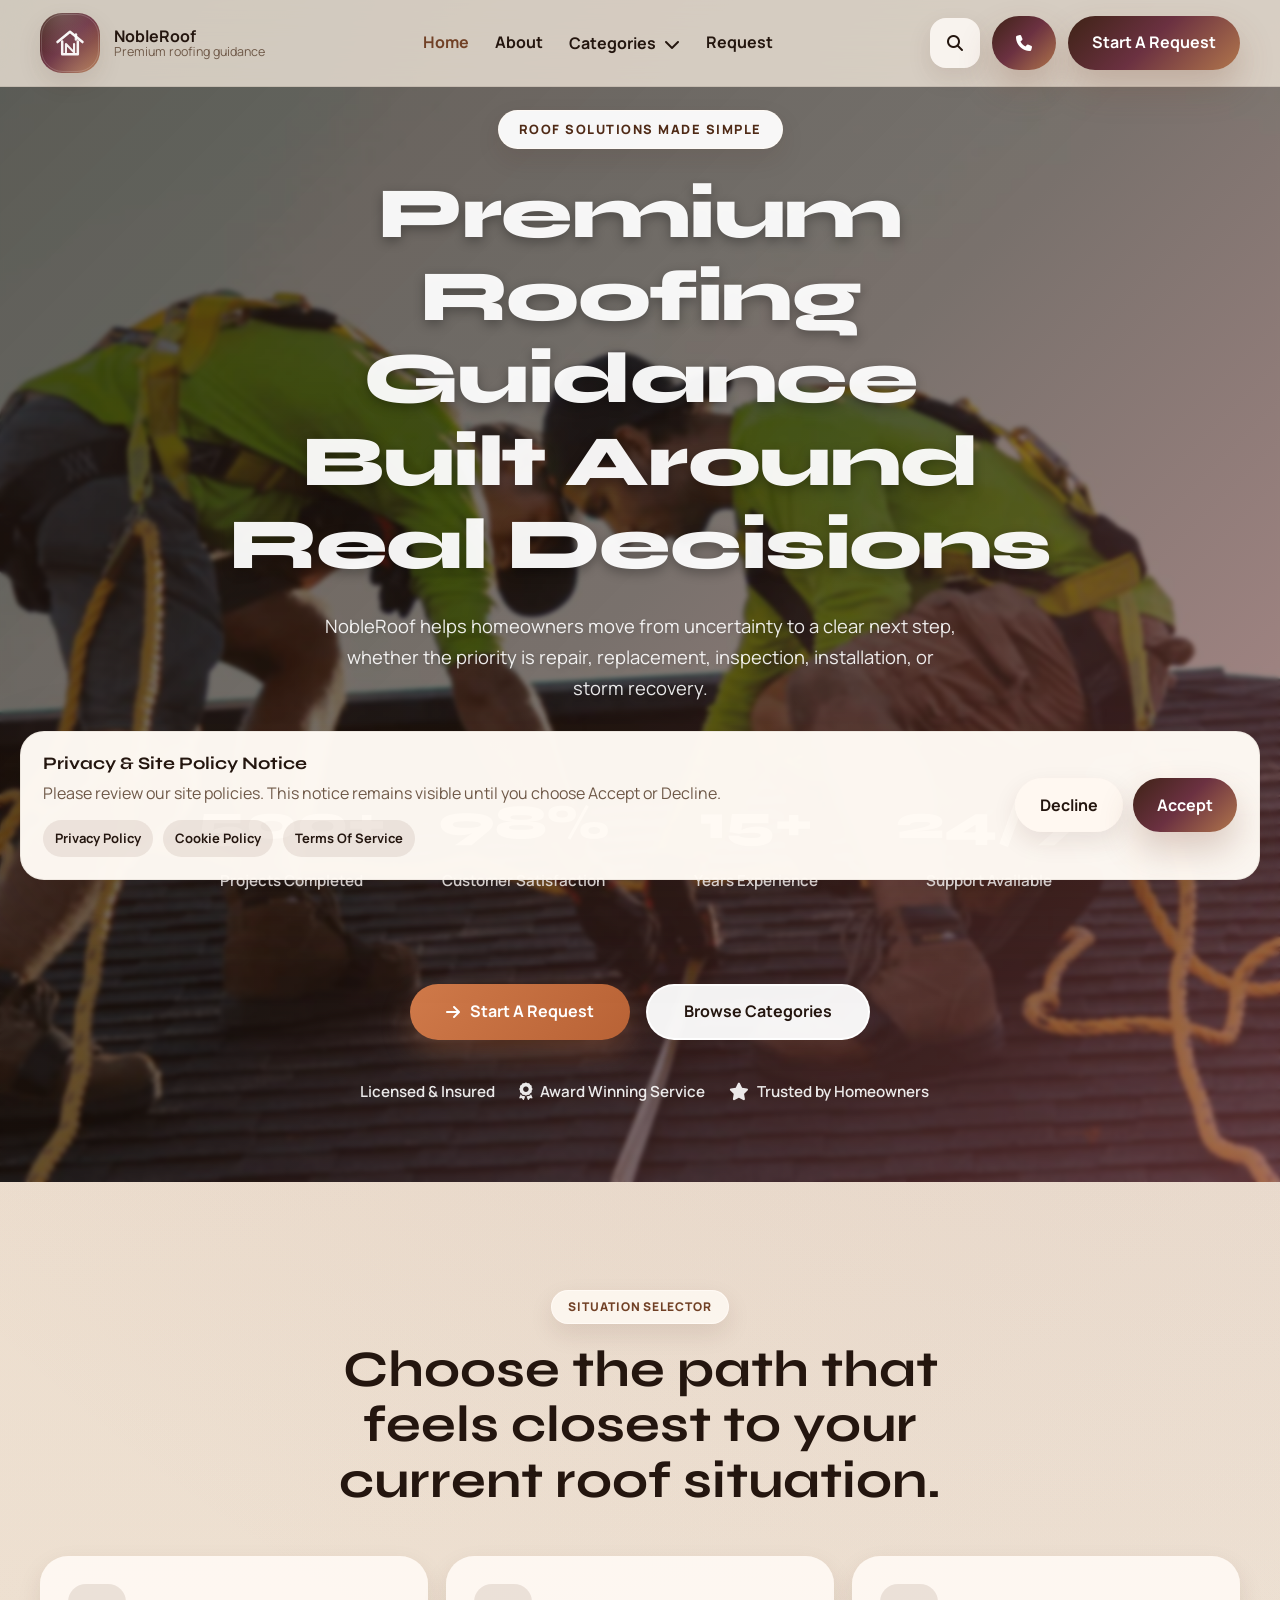
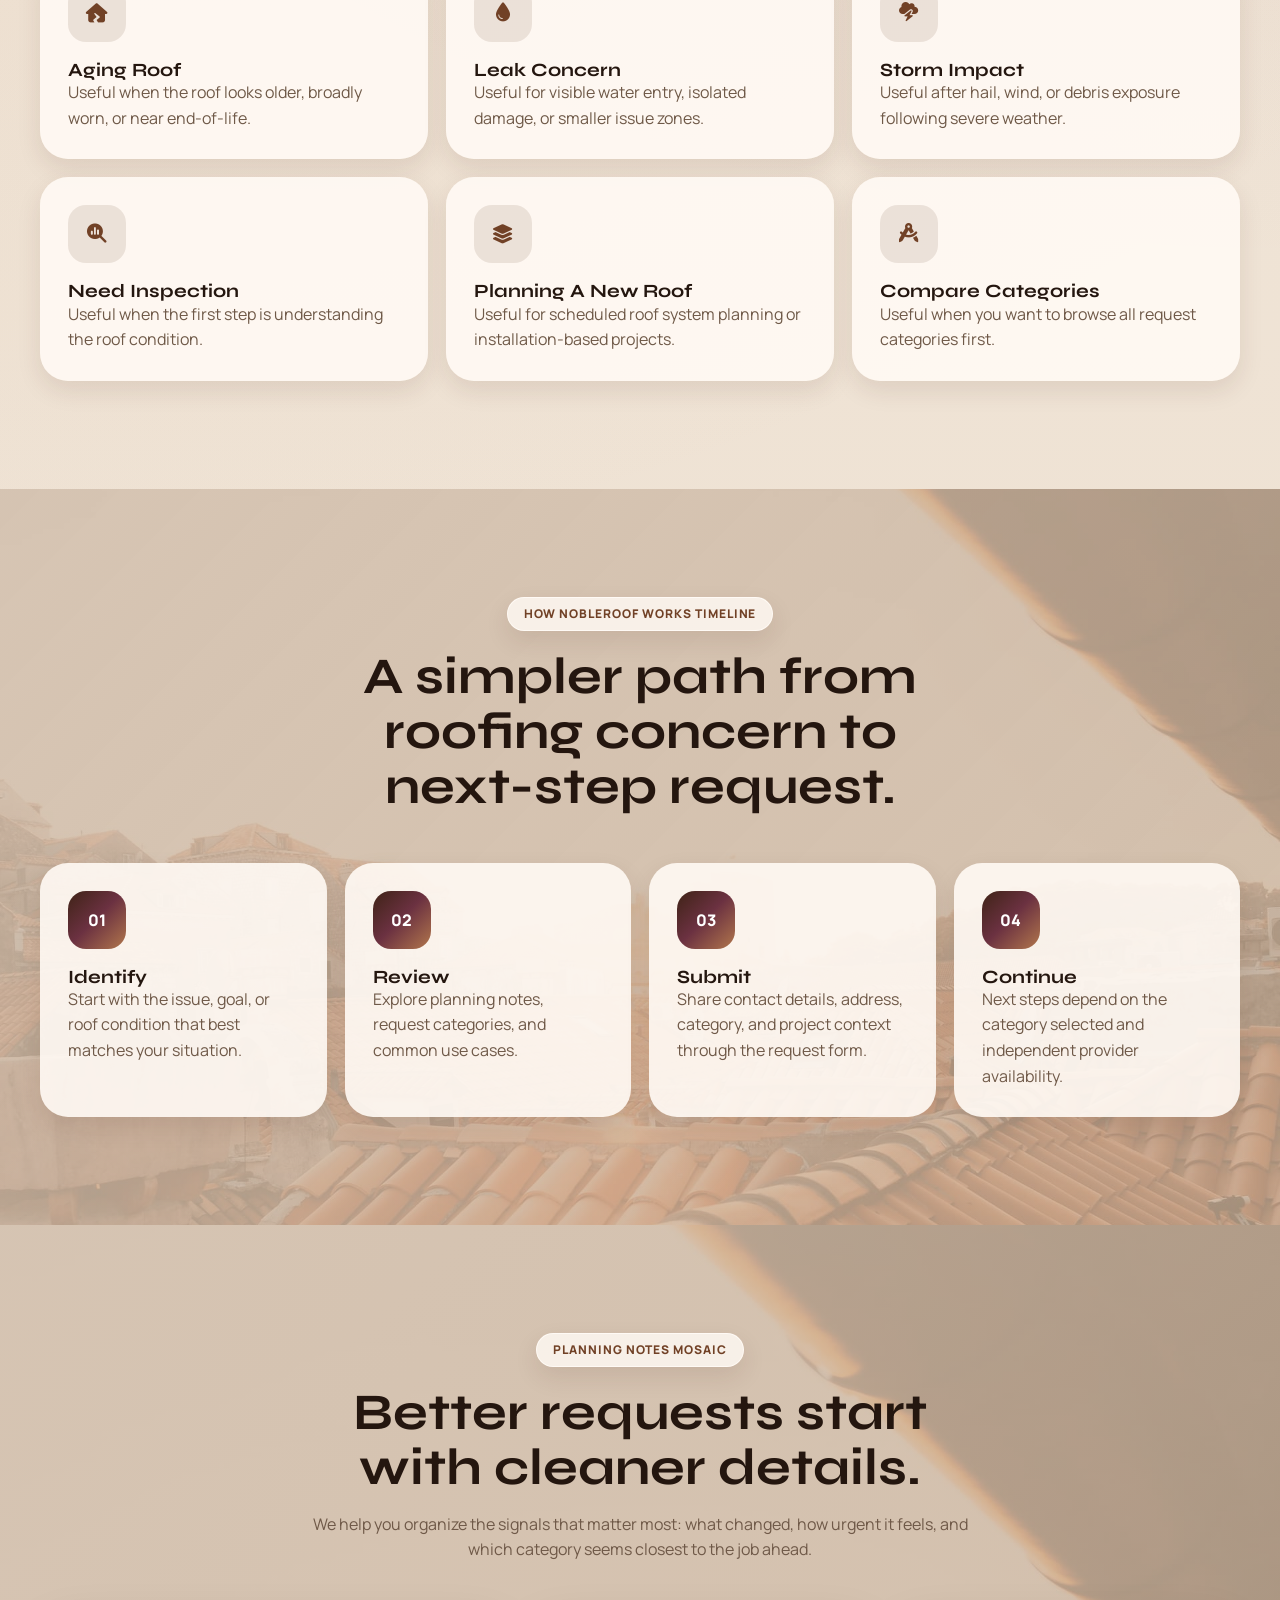
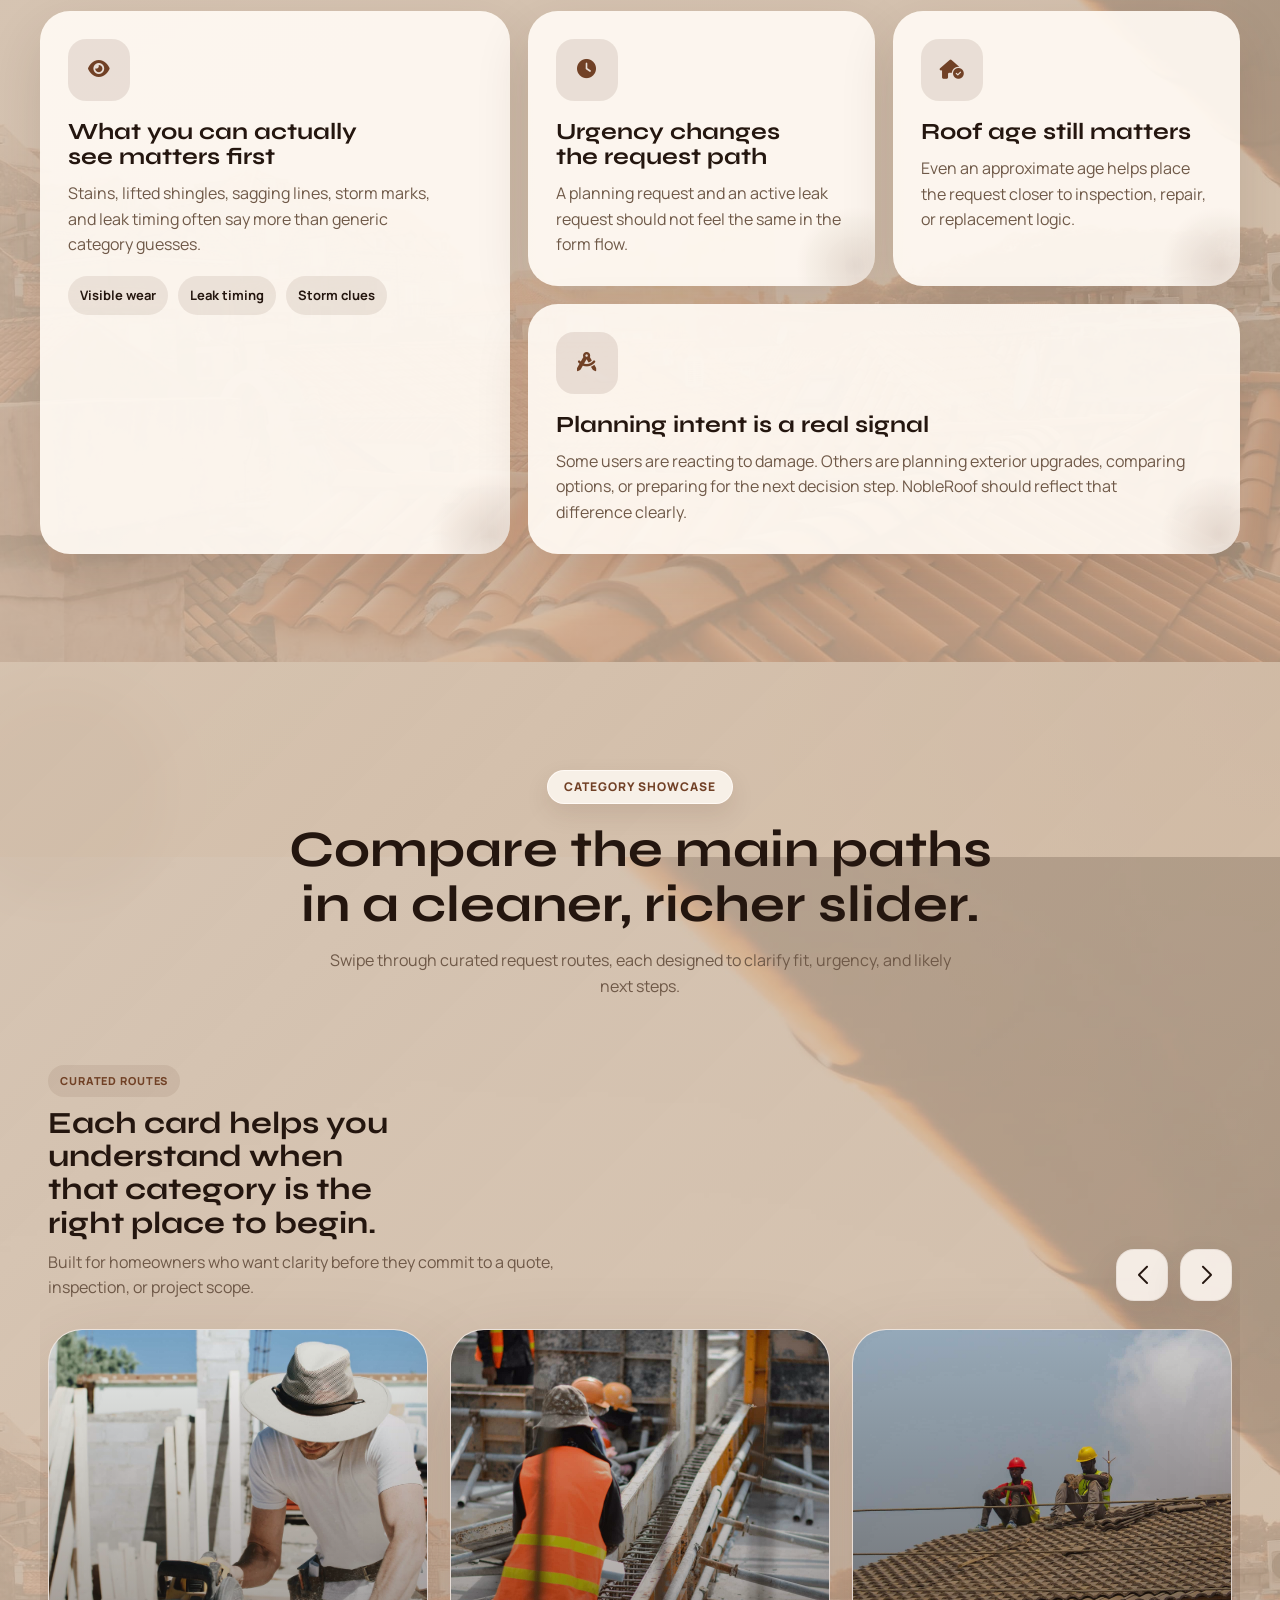
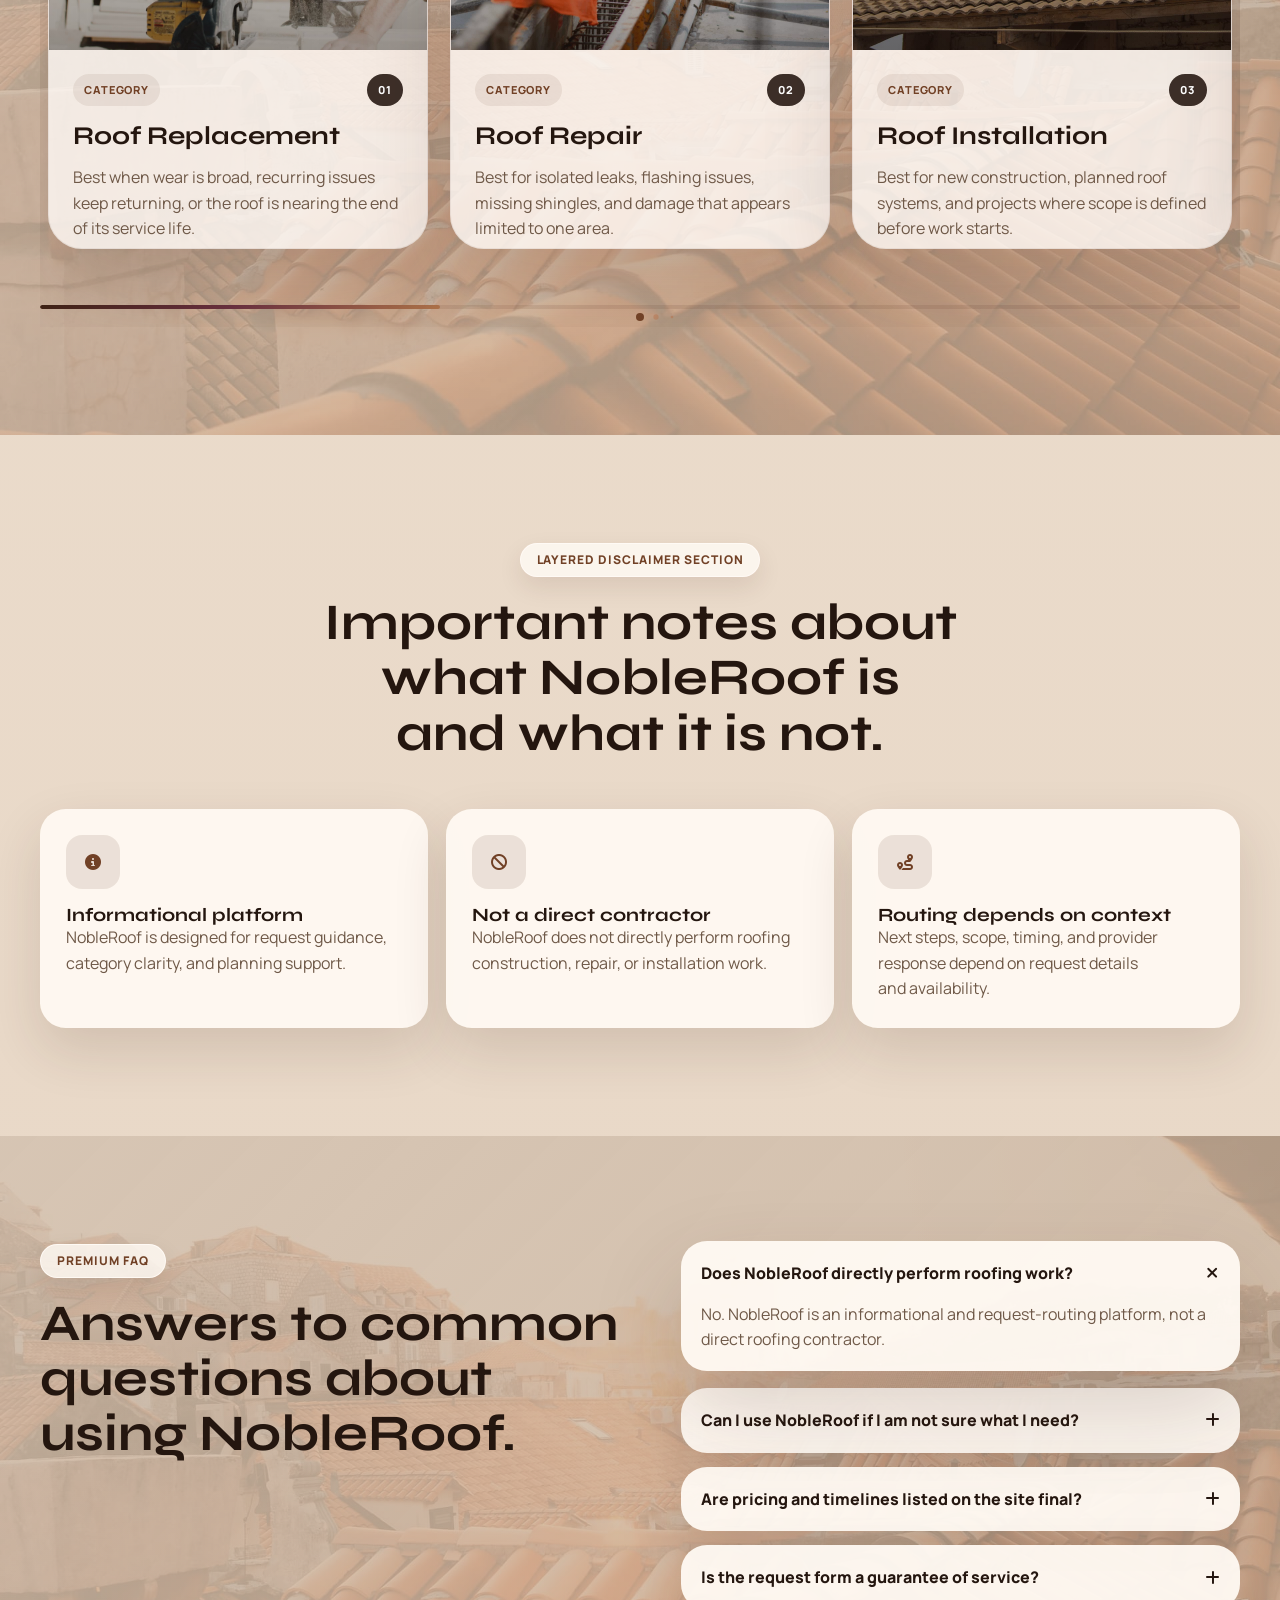
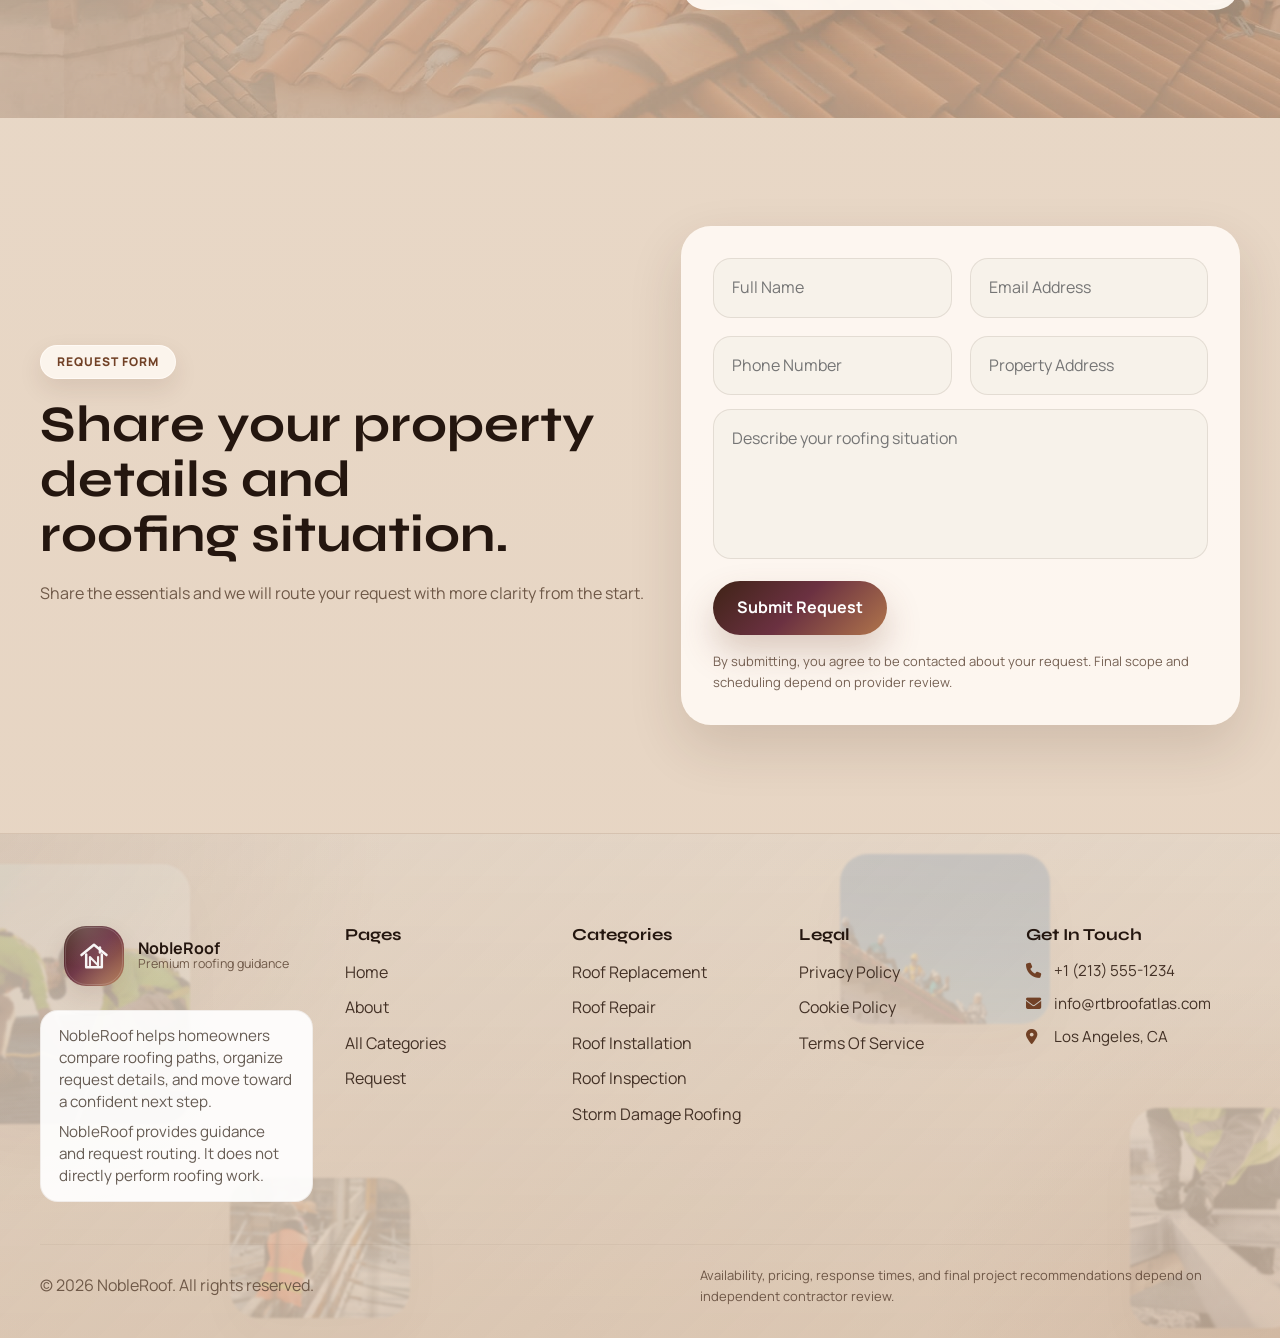
==== commit 5ba7a79a: "upd" ====
--- a/index.html
+++ b/index.html
@@ -4,9 +4,9 @@
 <head>
   <meta charset="UTF-8" />
   <meta name="viewport" content="width=device-width, initial-scale=1.0" />
-  <title>RTB Roof Atlas | Roof Request & Planning Platform</title>
+  <title>NobleRoof | Roofing Guidance & Request Routing</title>
   <meta name="description"
-    content="RTB Roof Atlas is a roof request and planning platform designed to help homeowners explore replacement, repair, inspection, installation, and storm-related request categories." />
+    content="NobleRoof is a roofing guidance and request-routing platform designed to help homeowners explore replacement, repair, inspection, installation, and storm-related categories." />
 
   <link rel="icon" type="image/svg+xml" href="assets/images/global/favicon.svg" />
   <link rel="preconnect" href="https://fonts.googleapis.com" />
@@ -29,10 +29,10 @@
   <header class="site-header">
     <div class="container header-inner">
       <a href="index.html" class="logo">
-        <span class="logo-mark"><i class="fa-solid fa-compass"></i></span>
+        <span class="logo-mark"><img class="logo-mark__img" src="assets/images/global/logo-mark.svg" alt="" aria-hidden="true" /></span>
         <span class="logo-text">
-          <strong>RTB Roof Atlas</strong>
-          <span>Roof request & planning platform</span>
+          <strong>NobleRoof</strong>
+          <span>Premium roofing guidance</span>
         </span>
       </a>
 
@@ -61,6 +61,9 @@
         <button class="search-toggle" type="button" aria-label="Open search">
           <i class="fa-solid fa-magnifying-glass"></i>
         </button>
+        <a href="tel:+12135551234" class="btn btn-primary" type="button" aria-label="Call now" title="Call Now">
+          <i class="fa-solid fa-phone"></i>
+        </a>
         <a href="contact.html" class="btn btn-primary header-btn magnetic-btn">Start A Request</a>
         <button class="mobile-toggle" type="button" aria-label="Open menu">
           <span></span><span></span><span></span>
@@ -98,7 +101,7 @@
         <i class="fa-solid fa-xmark"></i>
       </button>
 
-      <h3>Search RTB Roof Atlas</h3>
+      <h3>Search NobleRoof</h3>
       <p>Explore categories, planning pages, request steps, and legal information.</p>
 
       <div class="site-search">
@@ -120,6 +123,11 @@
     </div>
   </div>
 
+  <!-- Mobile floating call button -->
+  <a href="tel:+12135551234" class="mobile-call-btn" aria-label="Call now" title="Call Now">
+    <i class="fa-solid fa-phone"></i>
+  </a>
+
   <main>
     <section class="hero hero-centered section-padding parallax-section">
       <div class="hero-background">
@@ -131,13 +139,12 @@
         <div class="hero-centered-inner">
           <span class="eyebrow">Roof Solutions Made Simple</span>
           <h1 class="hero-title">
-            Protecting Your Home,<br />
-            One Roof At A Time
+            Premium Roofing Guidance<br />
+            Built Around Real Decisions
           </h1>
           <p class="hero-text-center">
-            RTB Roof Atlas connects you with qualified roofing specialists. Whether you need urgent repairs, planning
-            for replacement, professional inspection, or storm damage assessment, we help guide your roofing decisions
-            with clarity and structure.
+            NobleRoof helps homeowners move from uncertainty to a clear next step, whether the priority is repair,
+            replacement, inspection, installation, or storm recovery.
           </p>
 
           <div class="hero-stats" data-aos="fade-up" data-aos-delay="100">
@@ -227,7 +234,7 @@
     <section class="how-it-works section-padding section-bg-image parallax-section">
       <div class="container">
         <div class="section-head" data-aos="fade-up">
-          <span class="eyebrow">How RTB Works Timeline</span>
+          <span class="eyebrow">How NobleRoof Works Timeline</span>
           <h2>A simpler path from roofing concern to next-step request.</h2>
         </div>
 
@@ -263,13 +270,10 @@
       <div class="container">
         <div class="section-head" data-aos="fade-up">
           <span class="eyebrow">Planning Notes Mosaic</span>
-          <h2>Better requests usually start with sharper observation.</h2>
+          <h2>Better requests start with cleaner details.</h2>
           <p>
-            Instead of generic notes, RTB helps users frame the roof situation through visible clues, urgency, age
-            context, and planning intent. Our platform guides homeowners and property managers to submit clearer, more
-            detailed requests that enable contractors and roofing specialists to provide faster, more accurate quotes
-            and scheduling. Whether you're dealing with storm damage, age-related wear, or planning a proactive roof
-            upgrade, understanding the full scope of your situation leads to better outcomes.
+            We help you organize the signals that matter most: what changed, how urgent it feels, and which category
+            seems closest to the job ahead.
           </p>
         </div>
 
@@ -313,7 +317,7 @@
             <h3>Planning intent is a real signal</h3>
             <p>
               Some users are reacting to damage. Others are planning exterior upgrades, comparing options,
-              or preparing for the next decision step. RTB should reflect that difference clearly.
+              or preparing for the next decision step. NobleRoof should reflect that difference clearly.
             </p>
           </article>
         </div>
@@ -325,75 +329,129 @@
 
       <div class="container">
         <div class="section-head" data-aos="fade-up">
-          <span class="eyebrow">Scrolling Category Rail</span>
-          <h2>Browse RTB categories in a smoother, swipeable loop.</h2>
+          <span class="eyebrow">Category Showcase</span>
+          <h2>Compare the main paths in a cleaner, richer slider.</h2>
           <p>
-            Move through the main roofing request paths with a continuous carousel
-            that works on desktop and mobile.
+            Swipe through curated request routes, each designed to clarify fit, urgency, and likely next steps.
           </p>
         </div>
 
-        <div class="swiper js-loop-swiper category-swiper" data-aos="fade-up">
+        <div class="swiper js-loop-swiper services-carousel showcase-swiper" data-aos="fade-up">
+          <div class="showcase-swiper__topbar">
+            <div class="showcase-swiper__intro">
+              <span>Curated Routes</span>
+              <h3>Each card helps you understand when that category is the right place to begin.</h3>
+              <p>Built for homeowners who want clarity before they commit to a quote, inspection, or project scope.</p>
+            </div>
+            <div class="showcase-swiper__controls">
+              <div class="swiper-button-prev"></div>
+              <div class="swiper-button-next"></div>
+            </div>
+          </div>
           <div class="swiper-wrapper">
             <div class="swiper-slide">
-              <a href="roof-replacement.html" class="rail-card">
-                <img src="assets/images/roof-replacement/service-main.jpg" alt="Roof Replacement" />
-                <div class="rail-card__overlay">
-                  <span class="rail-card__eyebrow">Category</span>
+              <a href="roof-replacement.html" class="showcase-card">
+                <div class="showcase-card__media">
+                  <img src="assets/images/roof-replacement/service-main.jpg" alt="Roof Replacement" />
+                </div>
+                <div class="showcase-card__body">
+                  <div class="showcase-card__meta">
+                    <span class="showcase-card__tag">Category</span>
+                    <span class="showcase-card__index">01</span>
+                  </div>
                   <h3>Roof Replacement</h3>
-                  <p>For broader aging, repeated concerns, or whole-roof planning.</p>
+                  <p>Best when wear is broad, recurring issues keep returning, or the roof is nearing the end of its service life.</p>
+                  <div class="showcase-card__footer">
+                    <strong>Whole-system planning</strong>
+                    <i class="fa-solid fa-arrow-right"></i>
+                  </div>
                 </div>
               </a>
             </div>
 
             <div class="swiper-slide">
-              <a href="roof-repair.html" class="rail-card">
-                <img src="assets/images/roof-repair/service-main.jpg" alt="Roof Repair" />
-                <div class="rail-card__overlay">
-                  <span class="rail-card__eyebrow">Category</span>
+              <a href="roof-repair.html" class="showcase-card">
+                <div class="showcase-card__media">
+                  <img src="assets/images/roof-repair/service-main.jpg" alt="Roof Repair" />
+                </div>
+                <div class="showcase-card__body">
+                  <div class="showcase-card__meta">
+                    <span class="showcase-card__tag">Category</span>
+                    <span class="showcase-card__index">02</span>
+                  </div>
                   <h3>Roof Repair</h3>
-                  <p>For more localized issues, leak points, and smaller damage zones.</p>
+                  <p>Best for isolated leaks, flashing issues, missing shingles, and damage that appears limited to one area.</p>
+                  <div class="showcase-card__footer">
+                    <strong>Localized correction</strong>
+                    <i class="fa-solid fa-arrow-right"></i>
+                  </div>
                 </div>
               </a>
             </div>
 
             <div class="swiper-slide">
-              <a href="roof-installation.html" class="rail-card">
-                <img src="assets/images/roof-installation/service-main.jpg" alt="Roof Installation" />
-                <div class="rail-card__overlay">
-                  <span class="rail-card__eyebrow">Category</span>
+              <a href="roof-installation.html" class="showcase-card">
+                <div class="showcase-card__media">
+                  <img src="assets/images/roof-installation/service-main.jpg" alt="Roof Installation" />
+                </div>
+                <div class="showcase-card__body">
+                  <div class="showcase-card__meta">
+                    <span class="showcase-card__tag">Category</span>
+                    <span class="showcase-card__index">03</span>
+                  </div>
                   <h3>Roof Installation</h3>
-                  <p>For planned roof systems, new builds, or installation-led projects.</p>
+                  <p>Best for new construction, planned roof systems, and projects where scope is defined before work starts.</p>
+                  <div class="showcase-card__footer">
+                    <strong>Planned build phase</strong>
+                    <i class="fa-solid fa-arrow-right"></i>
+                  </div>
                 </div>
               </a>
             </div>
 
             <div class="swiper-slide">
-              <a href="roof-inspection.html" class="rail-card">
-                <img src="assets/images/roof-inspection/service-main.jpg" alt="Roof Inspection" />
-                <div class="rail-card__overlay">
-                  <span class="rail-card__eyebrow">Category</span>
+              <a href="roof-inspection.html" class="showcase-card">
+                <div class="showcase-card__media">
+                  <img src="assets/images/roof-inspection/service-main.jpg" alt="Roof Inspection" />
+                </div>
+                <div class="showcase-card__body">
+                  <div class="showcase-card__meta">
+                    <span class="showcase-card__tag">Category</span>
+                    <span class="showcase-card__index">04</span>
+                  </div>
                   <h3>Roof Inspection</h3>
-                  <p>For condition clarity before choosing a more final request path.</p>
+                  <p>Best when the condition is unclear and you want a professional read before choosing repair or replacement.</p>
+                  <div class="showcase-card__footer">
+                    <strong>Condition-first review</strong>
+                    <i class="fa-solid fa-arrow-right"></i>
+                  </div>
                 </div>
               </a>
             </div>
 
             <div class="swiper-slide">
-              <a href="storm-damage-roofing.html" class="rail-card">
-                <img src="assets/images/storm-damage-roofing/service-main.jpg" alt="Storm Damage Roofing" />
-                <div class="rail-card__overlay">
-                  <span class="rail-card__eyebrow">Category</span>
+              <a href="storm-damage-roofing.html" class="showcase-card">
+                <div class="showcase-card__media">
+                  <img src="assets/images/storm-damage-roofing/service-main.jpg" alt="Storm Damage Roofing" />
+                </div>
+                <div class="showcase-card__body">
+                  <div class="showcase-card__meta">
+                    <span class="showcase-card__tag">Category</span>
+                    <span class="showcase-card__index">05</span>
+                  </div>
                   <h3>Storm Damage</h3>
-                  <p>For hail, wind, debris impact, and post-weather roofing concerns.</p>
+                  <p>Best after hail, wind, or debris events when speed, documentation, and post-storm assessment matter.</p>
+                  <div class="showcase-card__footer">
+                    <strong>Event-driven urgency</strong>
+                    <i class="fa-solid fa-arrow-right"></i>
+                  </div>
                 </div>
               </a>
             </div>
           </div>
 
           <div class="swiper-pagination"></div>
-          <div class="swiper-button-prev"></div>
-          <div class="swiper-button-next"></div>
+          <div class="showcase-swiper__progress"><span data-swiper-progress></span></div>
         </div>
       </div>
     </section>
@@ -402,19 +460,19 @@
       <div class="container">
         <div class="section-head" data-aos="fade-up">
           <span class="eyebrow">Layered Disclaimer Section</span>
-          <h2>Important notes about what RTB Roof Atlas is and what it is not.</h2>
+          <h2>Important notes about what NobleRoof is and what it is not.</h2>
         </div>
 
         <div class="disclaimer-grid">
           <article class="disclaimer-card" data-aos="fade-up">
             <i class="fa-solid fa-circle-info"></i>
             <h3>Informational platform</h3>
-            <p>RTB is designed for request guidance, category clarity, and planning support.</p>
+            <p>NobleRoof is designed for request guidance, category clarity, and planning support.</p>
           </article>
           <article class="disclaimer-card" data-aos="fade-up" data-aos-delay="80">
             <i class="fa-solid fa-ban"></i>
             <h3>Not a direct contractor</h3>
-            <p>RTB does not directly perform roofing construction, repair, or installation work.</p>
+            <p>NobleRoof does not directly perform roofing construction, repair, or installation work.</p>
           </article>
           <article class="disclaimer-card" data-aos="fade-up" data-aos-delay="160">
             <i class="fa-solid fa-route"></i>
@@ -429,24 +487,24 @@
       <div class="container section-grid faq-grid">
         <div class="section-copy" data-aos="fade-right">
           <span class="eyebrow">Premium FAQ</span>
-          <h2>Answers to common questions about using RTB Roof Atlas.</h2>
+          <h2>Answers to common questions about using NobleRoof.</h2>
         </div>
 
         <div class="faq-list" data-aos="fade-left">
           <div class="faq-item active">
             <button class="faq-question" type="button">
-              Does RTB directly perform roofing work?
+              Does NobleRoof directly perform roofing work?
               <i class="fa-solid fa-plus"></i>
             </button>
             <div class="faq-answer">
-              <p>No. RTB Roof Atlas is an informational and request-routing platform, not a direct roofing contractor.
+              <p>No. NobleRoof is an informational and request-routing platform, not a direct roofing contractor.
               </p>
             </div>
           </div>
 
           <div class="faq-item">
             <button class="faq-question" type="button">
-              Can I use RTB if I am not sure what I need?
+              Can I use NobleRoof if I am not sure what I need?
               <i class="fa-solid fa-plus"></i>
             </button>
             <div class="faq-answer">
@@ -486,8 +544,7 @@
           <span class="eyebrow">Request Form</span>
           <h2>Share your property details and roofing situation.</h2>
           <p>
-            Use the request form to provide contact information, property address,
-            category preference, and any visible roof concerns.
+            Share the essentials and we will route your request with more clarity from the start.
           </p>
         </div>
 
@@ -501,6 +558,7 @@
             </div>
             <textarea placeholder="Describe your roofing situation"></textarea>
             <button type="submit" class="btn btn-primary magnetic-btn">Submit Request</button>
+            <p class="inline-disclaimer">By submitting, you agree to be contacted about your request. Final scope and scheduling depend on provider review.</p>
           </form>
         </div>
       </div>
@@ -509,22 +567,26 @@
 
   <footer class="site-footer">
     <div class="container footer-grid">
-      <div>
+      <div class="footer-section footer-brand">
         <a href="index.html" class="logo footer-logo">
-          <span class="logo-mark"><i class="fa-solid fa-compass"></i></span>
+          <span class="logo-mark"><img class="logo-mark__img" src="assets/images/global/logo-mark.svg" alt="" aria-hidden="true" /></span>
           <span class="logo-text">
-            <strong>RTB Roof Atlas</strong>
-            <span>Roof request & planning platform</span>
+            <strong>NobleRoof</strong>
+            <span>Premium roofing guidance</span>
           </span>
         </a>
 
-        <p class="footer-copy">
-          RTB Roof Atlas helps homeowners explore roofing request categories,
-          planning notes, and next-step inquiry options.
-        </p>
-      </div>
-
-      <div>
+                <div class="footer-brand__panel">
+                    <p>
+                        NobleRoof helps homeowners compare roofing paths, organize request details, and move toward a confident next step.
+                    </p>
+                    <p>
+                        NobleRoof provides guidance and request routing. It does not directly perform roofing work.
+                    </p>
+                </div>
+            </div>
+
+      <div class="footer-section">
         <h4>Pages</h4>
         <ul>
           <li><a href="index.html">Home</a></li>
@@ -534,7 +596,7 @@
         </ul>
       </div>
 
-      <div>
+      <div class="footer-section">
         <h4>Categories</h4>
         <ul>
           <li><a href="roof-replacement.html">Roof Replacement</a></li>
@@ -545,7 +607,7 @@
         </ul>
       </div>
 
-      <div>
+      <div class="footer-section">
         <h4>Legal</h4>
         <ul>
           <li><a href="privacy-policy.html">Privacy Policy</a></li>
@@ -553,11 +615,30 @@
           <li><a href="terms-of-service.html">Terms Of Service</a></li>
         </ul>
       </div>
+
+      <div class="footer-section footer-contact">
+        <h4>Get In Touch</h4>
+        <div class="footer-contact-info">
+          <a href="tel:+12135551234" class="contact-link">
+            <i class="fa-solid fa-phone"></i>
+            <span>+1 (213) 555-1234</span>
+          </a>
+          <a href="mailto:info@rtbroofatlas.com" class="contact-link">
+            <i class="fa-solid fa-envelope"></i>
+            <span>info@rtbroofatlas.com</span>
+          </a>
+          <div class="contact-link">
+            <i class="fa-solid fa-map-marker-alt"></i>
+            <span>Los Angeles, CA</span>
+          </div>
+        </div>
+      </div>
     </div>
 
-    <div class="container footer-bottom">
-      <p>© 2026 RTB Roof Atlas. All rights reserved.</p>
-    </div>
+        <div class="container footer-bottom">
+            <p>© 2026 NobleRoof. All rights reserved.</p>
+            <p class="footer-meta-note">Availability, pricing, response times, and final project recommendations depend on independent contractor review.</p>
+        </div>
     <div class="footer-floating-bg">
       <div class="footer-floating-bg__img footer-floating-bg__img--one">
         <img src="assets/images/home/hero-main.jpg" alt="Roof background visual" />
@@ -594,12 +675,7 @@
       </div>
     </div>
   </div>
-  <a href="tel:+12135551234" class="floating-call-btn magnetic-btn" aria-label="Call now">
-    <span class="floating-call-btn__icon">
-      <i class="fa-solid fa-phone"></i>
-    </span>
-    <span class="floating-call-btn__text">Call Now</span>
-  </a>
+
 
 
   <script src="https://unpkg.com/aos@2.3.1/dist/aos.js"></script>
@@ -607,4 +683,4 @@
   <script src="assets/js/main.js"></script>
 </body>
 
-</html>+</html>
--- a/assets/css/base.css
+++ b/assets/css/base.css
@@ -1,28 +1,30 @@
 :root {
-    --color-white: #fffdf8;
-    --color-text: #5f4638;
-    --color-text-soft: #8a6b58;
-    --color-title: #3d2a22;
-
-    --color-primary: #d07a4a;
-    --color-primary-2: #b86235;
-    --color-accent: #e8bb91;
-    --color-accent-soft: #fbefe2;
-    --color-brown-soft: #a77a5f;
-
-    --color-surface: rgba(255, 250, 244, 0.84);
-    --color-surface-strong: #fff8f1;
-    --color-border: rgba(95, 70, 56, 0.12);
-
-    --gradient-main: linear-gradient(135deg, #e39a63 0%, #cf7647 48%, #f0c6a1 100%);
+    --color-white: #f7f2ea;
+    --color-text: #433126;
+    --color-text-soft: #6f5948;
+    --color-title: #24160f;
+
+    --color-primary: #4f2a16;
+    --color-primary-2: #714126;
+    --color-primary-3: #8a4631;
+    --color-accent: #c88d63;
+    --color-accent-soft: #e5b07f;
+    --color-brown-soft: #8b5a3c;
+    --color-burgundy: #6d3140;
+    --color-burgundy-light: #935564;
+
+    --color-surface: rgba(239, 229, 215, 0.88);
+    --color-surface-strong: #ead9c8;
+    --color-border: rgba(80, 58, 42, 0.12);
+    --gradient-main: linear-gradient(135deg, #3f2316 0%, #6b3141 48%, #b1764c 100%);
     --gradient-soft: linear-gradient(135deg,
-            rgba(227, 154, 99, 0.12),
-            rgba(207, 118, 71, 0.08),
-            rgba(240, 198, 161, 0.12));
-
-    --shadow-sm: 0 8px 20px rgba(112, 77, 55, 0.08);
-    --shadow-md: 0 18px 50px rgba(112, 77, 55, 0.12);
-    --shadow-lg: 0 30px 80px rgba(112, 77, 55, 0.16);
+            rgba(166, 106, 75, 0.15),
+            rgba(123, 72, 56, 0.12),
+            rgba(204, 149, 109, 0.16));
+
+    --shadow-sm: 0 10px 24px rgba(66, 34, 23, 0.10);
+    --shadow-md: 0 22px 54px rgba(66, 34, 23, 0.14);
+    --shadow-lg: 0 36px 90px rgba(66, 34, 23, 0.18);
 
     --radius-sm: 14px;
     --radius-md: 22px;
@@ -53,9 +55,9 @@
     font-family: var(--font-body);
     color: var(--color-text);
     background:
-        radial-gradient(circle at top left, rgba(232, 187, 145, 0.18), transparent 28%),
-        radial-gradient(circle at top right, rgba(208, 122, 74, 0.10), transparent 24%),
-        linear-gradient(180deg, #fffaf3 0%, #f7ecdf 100%);
+        radial-gradient(circle at top left, rgba(196, 145, 108, 0.18), transparent 28%),
+        radial-gradient(circle at top right, rgba(109, 49, 64, 0.12), transparent 24%),
+        linear-gradient(180deg, #f2e8db 0%, #e6d4c2 100%);
     line-height: 1.6;
     overflow-x: hidden;
 }
@@ -116,7 +118,7 @@
 }
 
 .section-padding {
-    padding: 96px 0;
+    padding: 108px 0;
 }
 
 .eyebrow {
@@ -126,11 +128,11 @@
     gap: 8px;
     padding: 10px 16px;
     border-radius: var(--radius-pill);
-    background: rgba(255, 248, 241, 0.95);
-    border: 1px solid rgba(255, 248, 241, 0.98);
+    background: rgba(255, 250, 245, 0.82);
+    border: 1px solid rgba(255, 250, 245, 0.96);
     box-shadow: var(--shadow-sm);
     color: var(--color-primary-2);
-    font-size: 13px;
+    font-size: 12px;
     font-weight: 800;
     letter-spacing: 0.08em;
     text-transform: uppercase;
@@ -148,10 +150,13 @@
     font-family: var(--font-title);
     color: var(--color-title);
     line-height: 1.08;
+    text-wrap: balance;
 }
 
 p {
     color: var(--color-text-soft);
+    font-size: 1rem;
+    text-wrap: pretty;
 }
 
 .btn {
@@ -179,7 +184,7 @@
 .btn-primary {
     color: #fff;
     background: var(--gradient-main);
-    box-shadow: 0 18px 34px rgba(207, 118, 71, 0.22);
+    box-shadow: 0 18px 34px rgba(125, 70, 50, 0.25);
 }
 
 .btn-secondary {
@@ -195,6 +200,11 @@
     margin: 0 auto 48px;
 }
 
+.section-head p {
+    max-width: 68ch;
+    margin: 0 auto;
+}
+
 .section-head h2 {
     font-size: clamp(2rem, 4vw, 3.5rem);
     margin-bottom: 16px;
@@ -214,6 +224,10 @@
 
 .section-copy p+p {
     margin-top: 16px;
+}
+
+.section-copy p {
+    max-width: 68ch;
 }
 
 .section-copy .btn {
@@ -247,8 +261,8 @@
     position: absolute;
     inset: 0;
     background:
-        linear-gradient(135deg, rgba(255, 247, 239, 0.88), rgba(247, 236, 223, 0.78)),
-        radial-gradient(circle at top right, rgba(208, 122, 74, 0.14), transparent 28%);
+        linear-gradient(135deg, rgba(210, 190, 170, 0.88), rgba(200, 175, 150, 0.78)),
+        radial-gradient(circle at top right, rgba(125, 70, 50, 0.14), transparent 28%);
     z-index: 1;
 }
 
@@ -258,17 +272,44 @@
 }
 
 .site-disclaimer {
-    padding: 16px 18px;
-    border-radius: 20px;
-    background: rgba(255, 247, 239, 0.95);
-    border: 1px solid rgba(95, 70, 56, 0.10);
+    display: flex;
+    align-items: flex-start;
+    gap: 12px;
+    padding: 15px 18px;
+    border-radius: 22px;
+    background: linear-gradient(135deg, rgba(255, 248, 241, 0.86), rgba(235, 220, 205, 0.86));
+    border: 1px solid rgba(75, 55, 40, 0.10);
     box-shadow: var(--shadow-sm);
+}
+
+.site-disclaimer::before {
+    content: "Note";
+    display: inline-flex;
+    align-items: center;
+    justify-content: center;
+    min-width: 48px;
+    height: 28px;
+    padding: 0 10px;
+    border-radius: 999px;
+    background: rgba(79, 42, 22, 0.08);
+    color: var(--color-primary-2);
+    font-size: 11px;
+    font-weight: 800;
+    letter-spacing: 0.08em;
+    text-transform: uppercase;
 }
 
 .site-disclaimer p {
     font-size: 14px;
-    line-height: 1.55;
+    line-height: 1.6;
     color: var(--color-text-soft);
+}
+
+.inline-disclaimer {
+    margin-top: 16px;
+    font-size: 13px;
+    line-height: 1.6;
+    color: rgba(79, 55, 40, 0.78);
 }
 
 .cards-2,
@@ -317,7 +358,7 @@
     display: inline-flex;
     align-items: center;
     justify-content: center;
-    background: rgba(207, 118, 71, 0.10);
+    background: rgba(100, 60, 40, 0.12);
     color: var(--color-primary-2);
     margin-bottom: 18px;
     font-size: 1.2rem;
@@ -372,4 +413,4 @@
     .btn {
         width: 100%;
     }
-}+}
--- a/assets/css/global.css
+++ b/assets/css/global.css
@@ -15,14 +15,14 @@
     z-index: 1400;
     width: 100%;
     backdrop-filter: blur(18px);
-    background: rgba(255, 249, 242, 0.82);
-    border-bottom: 1px solid rgba(95, 70, 56, 0.08);
+    background: rgba(242, 232, 219, 0.78);
+    border-bottom: 1px solid rgba(75, 55, 40, 0.10);
     transition: background 0.35s ease, box-shadow 0.35s ease;
 }
 
 .site-header.is-scrolled {
-    background: rgba(255, 249, 242, 0.95);
-    box-shadow: 0 10px 30px rgba(112, 77, 55, 0.08);
+    background: rgba(245, 238, 231, 0.92);
+    box-shadow: 0 18px 42px rgba(66, 34, 23, 0.10);
 }
 
 .header-inner {
@@ -43,9 +43,9 @@
 }
 
 .logo-mark {
-    width: 52px;
-    height: 52px;
-    border-radius: 18px;
+    width: 60px;
+    height: 60px;
+    border-radius: 22px;
     background: var(--gradient-main);
     display: inline-flex;
     align-items: center;
@@ -53,6 +53,53 @@
     color: #fff;
     box-shadow: var(--shadow-sm);
     flex-shrink: 0;
+    position: relative;
+    overflow: hidden;
+    transition: transform 0.45s ease, box-shadow 0.45s ease;
+}
+
+.logo-mark::before {
+    content: "";
+    position: absolute;
+    inset: -18px;
+    background:
+        radial-gradient(circle at 30% 20%, rgba(255, 255, 255, 0.22), transparent 44%),
+        radial-gradient(circle at 70% 80%, rgba(255, 255, 255, 0.12), transparent 52%);
+    transform: rotate(18deg);
+    pointer-events: none;
+}
+
+.logo-mark::after {
+    content: "";
+    position: absolute;
+    inset: 1px;
+    border-radius: inherit;
+    border: 1px solid rgba(255, 255, 255, 0.16);
+    pointer-events: none;
+}
+
+.logo-mark__img {
+    position: relative;
+    z-index: 1;
+    width: 40px;
+    height: 40px;
+    transition: transform 0.45s ease;
+}
+
+.logo:hover .logo-mark {
+    transform: translateY(-1px) rotate(-4deg);
+    box-shadow: var(--shadow-md);
+}
+
+.logo:hover .logo-mark__img {
+    transform: translateY(-1px) scale(1.03);
+}
+
+.logo-mark i {
+    position: relative;
+    z-index: 1;
+    font-size: 18px;
+    filter: drop-shadow(0 10px 18px rgba(20, 10, 6, 0.20));
 }
 
 .logo-text {
@@ -109,7 +156,7 @@
     min-width: 260px;
     padding: 14px;
     border-radius: 22px;
-    background: rgba(255, 250, 244, 0.98);
+    background: rgba(255, 251, 247, 0.96);
     box-shadow: var(--shadow-md);
     border: 1px solid rgba(95, 70, 56, 0.08);
     opacity: 0;
@@ -134,7 +181,7 @@
 }
 
 .nav-dropdown-menu a:hover {
-    background: rgba(207, 118, 71, 0.08);
+    background: rgba(100, 60, 40, 0.10);
     color: var(--color-primary-2);
 }
 
@@ -149,7 +196,7 @@
     width: 50px;
     height: 50px;
     border-radius: 16px;
-    background: rgba(255, 249, 242, 0.92);
+    background: rgba(255, 251, 247, 0.84);
     box-shadow: var(--shadow-sm);
     display: inline-flex;
     align-items: center;
@@ -222,8 +269,8 @@
     padding: 14px 16px;
     border-radius: 18px;
     background: linear-gradient(135deg,
-            rgba(207, 118, 71, 0.08),
-            rgba(232, 187, 145, 0.10));
+            rgba(100, 60, 40, 0.10),
+            rgba(150, 100, 70, 0.12));
     color: var(--color-title);
     font-weight: 800;
     transition: transform 0.3s ease, box-shadow 0.3s ease;
@@ -304,7 +351,7 @@
 .search-panel__overlay {
     position: absolute;
     inset: 0;
-    background: rgba(61, 42, 34, 0.18);
+    background: rgba(35, 20, 12, 0.22);
     opacity: 0;
     transition: var(--transition);
 }
@@ -342,7 +389,7 @@
     width: 42px;
     height: 42px;
     border-radius: 14px;
-    background: rgba(207, 118, 71, 0.10);
+    background: rgba(100, 60, 40, 0.12);
     display: inline-flex;
     align-items: center;
     justify-content: center;
@@ -367,7 +414,7 @@
     padding: 0 18px;
     border: 1px solid var(--color-border);
     border-radius: 18px;
-    background: #fff;
+    background: var(--color-white);
 }
 
 .site-search button {
@@ -392,7 +439,7 @@
 .site-search__quick-links a {
     padding: 10px 14px;
     border-radius: 999px;
-    background: rgba(207, 118, 71, 0.08);
+    background: rgba(100, 60, 40, 0.10);
     color: var(--color-title);
     font-weight: 700;
     font-size: 14px;
@@ -408,20 +455,20 @@
     display: block;
     padding: 16px;
     border-radius: 18px;
-    background: rgba(232, 187, 145, 0.12);
+    background: rgba(150, 100, 70, 0.15);
     transition: var(--transition);
 }
 
 .search-result-item:hover {
     transform: translateY(-2px);
-    background: rgba(207, 118, 71, 0.12);
+    background: rgba(100, 60, 40, 0.15);
 }
 
 .ticker-bar {
     overflow: hidden;
     width: 100%;
     padding: 16px 0;
-    background: rgba(255, 247, 239, 0.76);
+    background: rgba(210, 190, 170, 0.76);
     border-top: 1px solid rgba(95, 70, 56, 0.06);
     border-bottom: 1px solid rgba(95, 70, 56, 0.06);
 }
@@ -437,7 +484,7 @@
 .ticker-track span {
     padding: 10px 16px;
     border-radius: 999px;
-    background: rgba(207, 118, 71, 0.08);
+    background: rgba(100, 60, 40, 0.10);
     color: var(--color-title);
     font-weight: 800;
     white-space: nowrap;
@@ -462,11 +509,11 @@
 }
 
 .glow-orb--warm {
-    background: rgba(207, 118, 71, 0.14);
+    background: rgba(100, 60, 40, 0.18);
 }
 
 .glow-orb--soft {
-    background: rgba(232, 187, 145, 0.18);
+    background: rgba(150, 100, 70, 0.22);
 }
 
 .float-soft {
@@ -504,8 +551,8 @@
     position: absolute;
     inset: 0;
     background:
-        linear-gradient(180deg, rgba(61, 42, 34, 0.02), rgba(61, 42, 34, 0.08)),
-        radial-gradient(circle at top right, rgba(207, 118, 71, 0.10), transparent 36%);
+        linear-gradient(180deg, rgba(35, 20, 12, 0.03), rgba(35, 20, 12, 0.10)),
+        radial-gradient(circle at top right, rgba(100, 60, 40, 0.12), transparent 36%);
     pointer-events: none;
 }
 
@@ -517,9 +564,9 @@
 .site-footer {
     position: relative;
     overflow: hidden;
-    padding: 80px 0 0;
-    background: linear-gradient(180deg, rgba(232, 187, 145, 0.05), rgba(207, 118, 71, 0.08));
-    border-top: 1px solid rgba(95, 70, 56, 0.06);
+    padding: 92px 0 0;
+    background: linear-gradient(180deg, rgba(241, 232, 221, 0.72), rgba(224, 204, 185, 0.84));
+    border-top: 1px solid rgba(95, 70, 56, 0.08);
 }
 
 .site-footer::before {
@@ -527,9 +574,9 @@
     position: absolute;
     inset: 0;
     background:
-        linear-gradient(135deg, rgba(255, 247, 239, 0.42), rgba(247, 236, 223, 0.24)),
-        radial-gradient(circle at top left, rgba(207, 118, 71, 0.10), transparent 28%),
-        radial-gradient(circle at bottom right, rgba(232, 187, 145, 0.12), transparent 26%);
+        linear-gradient(135deg, rgba(210, 190, 170, 0.42), rgba(200, 175, 150, 0.24)),
+        radial-gradient(circle at top left, rgba(100, 60, 40, 0.12), transparent 28%),
+        radial-gradient(circle at bottom right, rgba(150, 100, 70, 0.15), transparent 26%);
     pointer-events: none;
 }
 
@@ -607,8 +654,40 @@
     position: relative;
     z-index: 2;
     display: grid;
-    grid-template-columns: 1.3fr 1fr 1fr 1fr;
-    gap: 30px;
+    grid-template-columns: 1.4fr 1fr 1fr 1fr 1.1fr;
+    gap: 32px;
+}
+
+.footer-section {
+    display: flex;
+    flex-direction: column;
+}
+
+.footer-brand {
+    grid-column: 1;
+}
+
+.footer-brand__panel {
+    padding: 14px 18px;
+    border-radius: 18px;
+    background: rgba(255, 255, 255, 0.92);
+    border: 1px solid rgba(100, 70, 45, 0.08);
+    box-shadow: none;
+    margin-top: 6px;
+    display: grid;
+    gap: 8px;
+}
+
+.footer-brand__panel strong {
+    font-size: 0.95rem;
+    letter-spacing: 0.02em;
+}
+
+.footer-brand__panel p {
+    margin: 0;
+    color: rgba(45, 30, 20, 0.72);
+    line-height: 1.45;
+    font-size: 0.95rem;
 }
 
 .footer-logo {
@@ -617,6 +696,46 @@
 
 .footer-copy {
     max-width: 340px;
+    line-height: 1.6;
+}
+
+.footer-brand .site-disclaimer {
+    margin-top: 22px;
+    max-width: 420px;
+}
+
+.footer-contact {
+    position: relative;
+}
+
+.footer-contact-info {
+    display: flex;
+    flex-direction: column;
+    gap: 12px;
+}
+
+.contact-link {
+    display: flex;
+    align-items: center;
+    gap: 10px;
+    color: var(--color-text);
+    text-decoration: none;
+    font-size: 0.95rem;
+    line-height: 1.4;
+    transition: color var(--transition);
+}
+
+.contact-link i {
+    color: var(--color-primary-2);
+    min-width: 18px;
+}
+
+.contact-link:hover {
+    color: var(--color-primary-2);
+}
+
+.contact-link:not(a) {
+    cursor: default;
 }
 
 .site-footer h4 {
@@ -637,8 +756,24 @@
     position: relative;
     z-index: 2;
     margin-top: 42px;
-    padding: 18px 0 28px;
+    padding: 20px 0 30px;
     border-top: 1px solid rgba(95, 70, 56, 0.06);
+    display: flex;
+    align-items: center;
+    justify-content: space-between;
+    gap: 18px;
+    flex-wrap: wrap;
+}
+
+.footer-bottom p {
+    margin: 0;
+}
+
+.footer-meta-note {
+    max-width: 540px;
+    font-size: 13px;
+    line-height: 1.65;
+    color: rgba(79, 55, 40, 0.78);
 }
 
 .floating-call-btn {
@@ -655,12 +790,16 @@
     background: rgba(255, 250, 244, 0.96);
     box-shadow: var(--shadow-lg);
     border: 1px solid rgba(95, 70, 56, 0.08);
-    transition: transform 0.35s ease, box-shadow 0.35s ease;
+    transition: box-shadow 0.35s ease;
+    outline: none;
 }
 
 .floating-call-btn:hover {
-    transform: translateY(-2px);
-    box-shadow: 0 22px 50px rgba(112, 77, 55, 0.18);
+    box-shadow: 0 22px 50px rgba(80, 45, 30, 0.22);
+}
+
+.floating-call-btn:focus {
+    outline: none;
 }
 
 .floating-call-btn__icon {
@@ -695,10 +834,11 @@
 .swiper-button-prev {
     width: 52px;
     height: 52px;
-    border-radius: 50%;
-    background: rgba(255, 250, 244, 0.92);
-    box-shadow: var(--shadow-md);
+    border-radius: 18px;
+    background: rgba(255, 250, 244, 0.86);
+    box-shadow: 0 18px 38px rgba(66, 34, 23, 0.12);
     color: var(--color-title);
+    border: 1px solid rgba(95, 70, 56, 0.08);
     display: flex;
     align-items: center;
     justify-content: center;
@@ -719,6 +859,274 @@
 
 .swiper-pagination-bullet-active {
     background: var(--color-primary-2);
+}
+
+.showcase-swiper {
+    position: relative;
+    padding: 22px 8px 80px;
+    max-width: 100%;
+}
+
+.showcase-swiper.swiper {
+    overflow: hidden;
+}
+
+.showcase-swiper .swiper-wrapper {
+    align-items: stretch;
+}
+
+.showcase-swiper .swiper-slide {
+    height: auto;
+    display: flex;
+}
+
+.showcase-swiper .swiper-slide > * {
+    width: 100%;
+}
+
+.showcase-swiper__topbar {
+    display: flex;
+    align-items: end;
+    justify-content: space-between;
+    gap: 24px;
+    margin-bottom: 28px;
+}
+
+.showcase-swiper__intro {
+    max-width: 520px;
+}
+
+.showcase-swiper__intro span {
+    display: inline-flex;
+    margin-bottom: 10px;
+    padding: 7px 12px;
+    border-radius: 999px;
+    background: rgba(79, 42, 22, 0.08);
+    color: var(--color-primary-2);
+    font-size: 11px;
+    font-weight: 800;
+    letter-spacing: 0.08em;
+    text-transform: uppercase;
+}
+
+.showcase-swiper__intro h3 {
+    margin-bottom: 10px;
+    font-size: clamp(1.6rem, 2.4vw, 2.25rem);
+}
+
+.showcase-swiper__controls {
+    display: flex;
+    align-items: center;
+    gap: 12px;
+    flex-shrink: 0;
+}
+
+.showcase-swiper__progress {
+    position: absolute;
+    left: 0;
+    right: 0;
+    bottom: 18px;
+    height: 4px;
+    border-radius: 999px;
+    background: rgba(79, 42, 22, 0.10);
+    overflow: hidden;
+}
+
+.showcase-swiper__progress span {
+    display: block;
+    width: 0;
+    height: 100%;
+    border-radius: inherit;
+    background: var(--gradient-main);
+    transition: width 0.45s ease;
+}
+
+.showcase-card {
+    position: relative;
+    display: grid;
+    height: 520px;
+    grid-template-rows: 320px 1fr;
+    border-radius: 34px;
+    overflow: hidden;
+    background: rgba(255, 251, 247, 0.8);
+    box-shadow: var(--shadow-lg);
+    border: 1px solid rgba(95, 70, 56, 0.08);
+    transition: transform 0.45s ease, box-shadow 0.45s ease;
+}
+
+.showcase-card:hover {
+    transform: translateY(-8px);
+    box-shadow: 0 38px 90px rgba(66, 34, 23, 0.20);
+}
+
+.showcase-card__media {
+    position: relative;
+    overflow: hidden;
+}
+
+.showcase-card__media::after {
+    content: "";
+    position: absolute;
+    inset: 0;
+    background: linear-gradient(180deg, rgba(36, 22, 15, 0.02), rgba(36, 22, 15, 0.44));
+}
+
+.showcase-card__media img {
+    width: 100%;
+    height: 100%;
+    transition: transform 0.75s ease;
+}
+
+.showcase-card:hover .showcase-card__media img {
+    transform: scale(1.08);
+}
+
+.showcase-card__body {
+    display: grid;
+    grid-template-rows: auto auto 1fr auto;
+    gap: 16px;
+    padding: 24px;
+}
+
+.showcase-card__meta {
+    display: flex;
+    align-items: center;
+    justify-content: space-between;
+    gap: 12px;
+    flex-wrap: wrap;
+}
+
+.showcase-card__tag,
+.showcase-card__index {
+    display: inline-flex;
+    align-items: center;
+    padding: 7px 11px;
+    border-radius: 999px;
+    font-size: 11px;
+    font-weight: 800;
+    letter-spacing: 0.08em;
+    text-transform: uppercase;
+}
+
+.showcase-card__tag {
+    background: rgba(79, 42, 22, 0.08);
+    color: var(--color-primary-2);
+}
+
+.showcase-card__index {
+    background: rgba(36, 22, 15, 0.88);
+    color: #fff;
+}
+
+.showcase-card__body h3 {
+    font-size: clamp(1.45rem, 2vw, 1.9rem);
+}
+
+.showcase-card__body p {
+    overflow: hidden;
+    display: -webkit-box;
+    -webkit-box-orient: vertical;
+    -webkit-line-clamp: 3;
+}
+
+.showcase-card__footer {
+    display: flex;
+    align-items: center;
+    justify-content: space-between;
+    gap: 14px;
+    flex-wrap: wrap;
+}
+
+.showcase-card__footer strong {
+    color: var(--color-title);
+    font-size: 0.95rem;
+}
+
+.showcase-card__footer i {
+    color: var(--color-primary-2);
+}
+
+.form-modal {
+    position: fixed;
+    inset: 0;
+    z-index: 1800;
+    display: grid;
+    place-items: center;
+    padding: 24px;
+    opacity: 0;
+    visibility: hidden;
+    pointer-events: none;
+    transition: opacity 0.35s ease, visibility 0.35s ease;
+}
+
+.form-modal.is-active {
+    opacity: 1;
+    visibility: visible;
+    pointer-events: auto;
+}
+
+.form-modal__backdrop {
+    position: absolute;
+    inset: 0;
+    background: rgba(27, 16, 11, 0.48);
+    backdrop-filter: blur(10px);
+}
+
+.form-modal__dialog {
+    position: relative;
+    width: min(100%, 520px);
+    padding: 34px 30px 30px;
+    border-radius: 32px;
+    background: linear-gradient(145deg, rgba(255, 252, 249, 0.96), rgba(237, 223, 209, 0.94));
+    border: 1px solid rgba(95, 70, 56, 0.10);
+    box-shadow: 0 42px 90px rgba(27, 16, 11, 0.22);
+    transform: translateY(18px) scale(0.96);
+    transition: transform 0.45s cubic-bezier(0.22, 1, 0.36, 1);
+}
+
+.form-modal.is-active .form-modal__dialog {
+    transform: translateY(0) scale(1);
+}
+
+.form-modal__close {
+    position: absolute;
+    top: 18px;
+    right: 18px;
+    width: 44px;
+    height: 44px;
+    border-radius: 14px;
+    background: rgba(79, 42, 22, 0.08);
+    color: var(--color-title);
+}
+
+.form-modal__icon {
+    width: 68px;
+    height: 68px;
+    margin-bottom: 18px;
+    border-radius: 22px;
+    display: inline-flex;
+    align-items: center;
+    justify-content: center;
+    background: var(--gradient-main);
+    color: #fff;
+    box-shadow: 0 18px 40px rgba(66, 34, 23, 0.18);
+    font-size: 1.3rem;
+}
+
+.form-modal__dialog h3 {
+    margin-bottom: 10px;
+    font-size: clamp(1.9rem, 3vw, 2.35rem);
+}
+
+.form-modal__dialog p {
+    margin-bottom: 24px;
+    max-width: 34ch;
+}
+
+.form-modal__actions {
+    display: flex;
+    gap: 12px;
+    flex-wrap: wrap;
 }
 
 .cookie-banner {
@@ -764,7 +1172,7 @@
 .cookie-links a {
     padding: 8px 12px;
     border-radius: 999px;
-    background: rgba(207, 118, 71, 0.08);
+    background: rgba(100, 60, 40, 0.10);
     color: var(--color-title);
     font-weight: 700;
     font-size: 13px;
@@ -777,7 +1185,8 @@
 }
 
 body.menu-open,
-body.search-open {
+body.search-open,
+body.form-modal-open {
     overflow: hidden;
 }
 
@@ -803,6 +1212,11 @@
     max-width: 100%;
 }
 
+/* Mobile floating call button - hidden on desktop */
+.mobile-call-btn {
+    display: none;
+}
+
 @media (max-width: 991px) {
 
     .desktop-nav,
@@ -815,7 +1229,20 @@
     }
 
     .footer-grid {
-        grid-template-columns: 1fr 1fr;
+        grid-template-columns: 1fr 1fr 1fr;
+    }
+
+    .showcase-swiper__topbar {
+        align-items: flex-start;
+        flex-direction: column;
+    }
+
+    .footer-brand {
+        grid-column: 1 / -1;
+    }
+
+    .footer-contact {
+        grid-column: 1 / -1;
     }
 
     .footer-floating-bg__img--one,
@@ -852,7 +1279,7 @@
     }
 
     .floating-call-btn:hover {
-        transform: translateY(-2px);
+        box-shadow: 0 22px 50px rgba(80, 45, 30, 0.22);
     }
 
     .cookie-banner__inner {
@@ -867,6 +1294,11 @@
     .cookie-banner__actions .btn {
         width: 100%;
     }
+
+    .footer-bottom {
+        align-items: flex-start;
+        flex-direction: column;
+    }
 }
 
 @media (max-width: 767px) {
@@ -876,6 +1308,35 @@
 
     .logo-text span {
         display: none;
+    }
+
+    /* Hide header call button and show mobile floating call button */
+    .header-actions a[href="tel:+12135551234"] {
+        display: none;
+    }
+
+    /* Show mobile floating call button */
+    .mobile-call-btn {
+        display: flex;
+        align-items: center;
+        justify-content: center;
+        position: fixed;
+        left: 16px;
+        bottom: 32px;
+        z-index: 1000;
+        width: 52px;
+        height: 52px;
+        background: var(--gradient-main);
+        border-radius: 50%;
+        color: white;
+        font-size: 24px;
+        box-shadow: 0 10px 35px rgba(80, 45, 30, 0.28);
+        transition: all 0.3s ease;
+    }
+
+    .mobile-call-btn:active {
+        transform: scale(0.95);
+        box-shadow: 0 5px 20px rgba(80, 45, 30, 0.18);
     }
 
     .search-panel__inner {
@@ -900,8 +1361,24 @@
         white-space: nowrap;
     }
 
+    .showcase-card {
+        height: 460px;
+    }
+
+    .showcase-card__body {
+        padding: 20px;
+    }
+
     .footer-grid {
         grid-template-columns: 1fr;
+    }
+
+    .footer-brand {
+        grid-column: 1;
+    }
+
+    .footer-contact {
+        grid-column: 1;
     }
 
     .footer-floating-bg__img {
@@ -921,7 +1398,7 @@
     }
 
     .floating-call-btn:hover {
-        transform: translateY(-2px);
+        box-shadow: 0 22px 50px rgba(80, 45, 30, 0.22);
     }
 
     .floating-call-btn__icon {
@@ -945,4 +1422,13 @@
         border-radius: 20px;
     }
 
-}+    .form-modal__dialog {
+        padding: 30px 22px 24px;
+        border-radius: 26px;
+    }
+
+    /* Hide header call button on mobile */
+    .header-actions a[href="tel:+12135551234"] {
+        display: none;
+    }
+}
--- a/assets/css/home.css
+++ b/assets/css/home.css
@@ -29,10 +29,10 @@
 .hero-overlay {
     position: absolute;
     inset: 0;
-    background: linear-gradient(135deg, 
-        rgba(61, 42, 34, 0.65) 0%,
-        rgba(61, 42, 34, 0.55) 50%,
-        rgba(139, 69, 69, 0.6) 100%);
+    background: linear-gradient(135deg,
+            rgba(35, 20, 12, 0.70) 0%,
+            rgba(35, 20, 12, 0.60) 50%,
+            rgba(139, 69, 69, 0.6) 100%);
     backdrop-filter: blur(2px);
 }
 
@@ -206,6 +206,7 @@
         font-size: 0.85rem;
     }
 }
+
 .hero {
     position: relative;
     overflow: hidden;
@@ -225,7 +226,7 @@
     height: 280px;
     top: 40px;
     right: -60px;
-    background: rgba(207, 118, 71, 0.16);
+    background: rgba(100, 60, 40, 0.20);
 }
 
 .hero-bg-orb--two {
@@ -233,13 +234,13 @@
     height: 240px;
     bottom: 20px;
     left: -60px;
-    background: rgba(232, 187, 145, 0.18);
+    background: rgba(150, 100, 70, 0.22);
 }
 
 .rotating-detail {
     position: absolute;
     border-radius: 50%;
-    border: 1px dashed rgba(207, 118, 71, 0.25);
+    border: 1px dashed rgba(125, 70, 50, 0.25);
     animation: rotateDetail 18s linear infinite;
     z-index: 0;
 }
@@ -355,7 +356,7 @@
     display: inline-flex;
     align-items: center;
     justify-content: center;
-    background: rgba(207, 118, 71, 0.10);
+    background: rgba(100, 60, 40, 0.12);
     color: var(--color-primary-2);
 }
 
@@ -430,7 +431,7 @@
     width: 120px;
     height: 120px;
     border-radius: 50%;
-    background: radial-gradient(circle, rgba(207, 118, 71, 0.12), transparent 70%);
+    background: radial-gradient(circle, rgba(100, 60, 40, 0.15), transparent 70%);
 }
 
 .insight-panel--large {
@@ -448,7 +449,7 @@
     display: inline-flex;
     align-items: center;
     justify-content: center;
-    background: rgba(207, 118, 71, 0.10);
+    background: rgba(100, 60, 40, 0.12);
     color: var(--color-primary-2);
     margin-bottom: 18px;
     font-size: 1.2rem;
@@ -469,7 +470,7 @@
 .insight-tags span {
     padding: 9px 12px;
     border-radius: 999px;
-    background: rgba(207, 118, 71, 0.08);
+    background: rgba(100, 60, 40, 0.10);
     color: var(--color-title);
     font-size: 13px;
     font-weight: 700;
@@ -543,7 +544,7 @@
     position: absolute;
     inset: auto 0 0 0;
     padding: 22px;
-    background: linear-gradient(180deg, rgba(61, 42, 34, 0), rgba(61, 42, 34, 0.64));
+    background: linear-gradient(180deg, rgba(35, 20, 12, 0), rgba(35, 20, 12, 0.68));
 }
 
 .rail-card__overlay h3 {
@@ -570,7 +571,7 @@
     display: inline-flex;
     align-items: center;
     justify-content: center;
-    background: rgba(207, 118, 71, 0.10);
+    background: rgba(100, 60, 40, 0.12);
     color: var(--color-primary-2);
     margin-bottom: 16px;
 }
@@ -587,7 +588,7 @@
     width: 100%;
     border: 1px solid var(--color-border);
     border-radius: 18px;
-    background: #fff;
+    background: var(--color-white);
     padding: 16px 18px;
 }
 
@@ -714,11 +715,15 @@
     }
 }
 
-.category-swiper {
+.services-carousel {
     padding: 6px 6px 58px;
 }
 
-.category-swiper .swiper-slide {
+.services-carousel.showcase-swiper {
+    padding: 18px 8px 78px;
+}
+
+.services-carousel .swiper-slide {
     height: auto;
 }
 
@@ -734,7 +739,7 @@
 
 .rail-card:hover {
     transform: translateY(-6px);
-    box-shadow: 0 30px 80px rgba(112, 77, 55, 0.2);
+    box-shadow: 0 30px 80px rgba(80, 45, 30, 0.25);
 }
 
 .rail-card img {
@@ -752,7 +757,7 @@
     inset: auto 0 0 0;
     padding: 24px;
     background:
-        linear-gradient(180deg, rgba(61, 42, 34, 0.04), rgba(61, 42, 34, 0.78));
+        linear-gradient(180deg, rgba(35, 20, 12, 0.05), rgba(35, 20, 12, 0.82));
 }
 
 .rail-card__eyebrow {
@@ -760,7 +765,7 @@
     margin-bottom: 10px;
     padding: 7px 10px;
     border-radius: 999px;
-    background: rgba(255, 247, 239, 0.18);
+    background: rgba(230, 200, 170, 0.18);
     color: #fff;
     font-size: 11px;
     font-weight: 800;
@@ -775,29 +780,70 @@
 }
 
 .rail-card__overlay p {
-    color: rgba(255, 247, 239, 0.86);
+    color: rgba(245, 240, 232, 0.86);
     max-width: 26ch;
 }
 
-.category-swiper .swiper-pagination {
+.services-carousel {
+    position: relative;
+}
+
+.services-carousel .swiper-pagination {
     bottom: 6px !important;
 }
 
-.category-swiper .swiper-button-prev,
-.category-swiper .swiper-button-next {
-    top: calc(100% - 22px);
+.services-carousel .swiper-button-prev,
+.services-carousel .swiper-button-next {
+    position: relative;
+    inset: auto;
+    transform: none;
+}
+
+.services-carousel .swiper-button-prev:hover,
+.services-carousel .swiper-button-next:hover {
+    transform: translateY(-2px);
+}
+
+.services-carousel .swiper-button-prev::after,
+.services-carousel .swiper-button-next::after {
+    font-size: 18px;
+}
+
+@media (max-width: 1099px) {
+
+    .services-carousel .swiper-button-prev,
+    .services-carousel .swiper-button-next {
+        width: 40px;
+        height: 40px;
+        background: rgba(95, 55, 35, 0.92);
+    }
+
+    .services-carousel .swiper-button-prev::after,
+    .services-carousel .swiper-button-next::after {
+        font-size: 18px;
+    }
 }
 
 @media (max-width: 767px) {
-    .rail-card {
-        height: 360px;
-    }
-
-    .rail-card__overlay {
-        padding: 18px;
-    }
-
-    .rail-card__overlay h3 {
-        font-size: 1.25rem;
-    }
-}+    .services-carousel {
+        padding: 6px 6px 68px;
+    }
+
+    .services-carousel.showcase-swiper {
+        padding: 14px 8px 72px;
+    }
+
+    .services-carousel .swiper-button-prev,
+    .services-carousel .swiper-button-next {
+        position: relative;
+        bottom: auto;
+        left: auto;
+        right: auto;
+        margin-left: 0;
+    }
+
+    .services-carousel .swiper-button-prev::after,
+    .services-carousel .swiper-button-next::after {
+        font-size: 16px;
+    }
+}
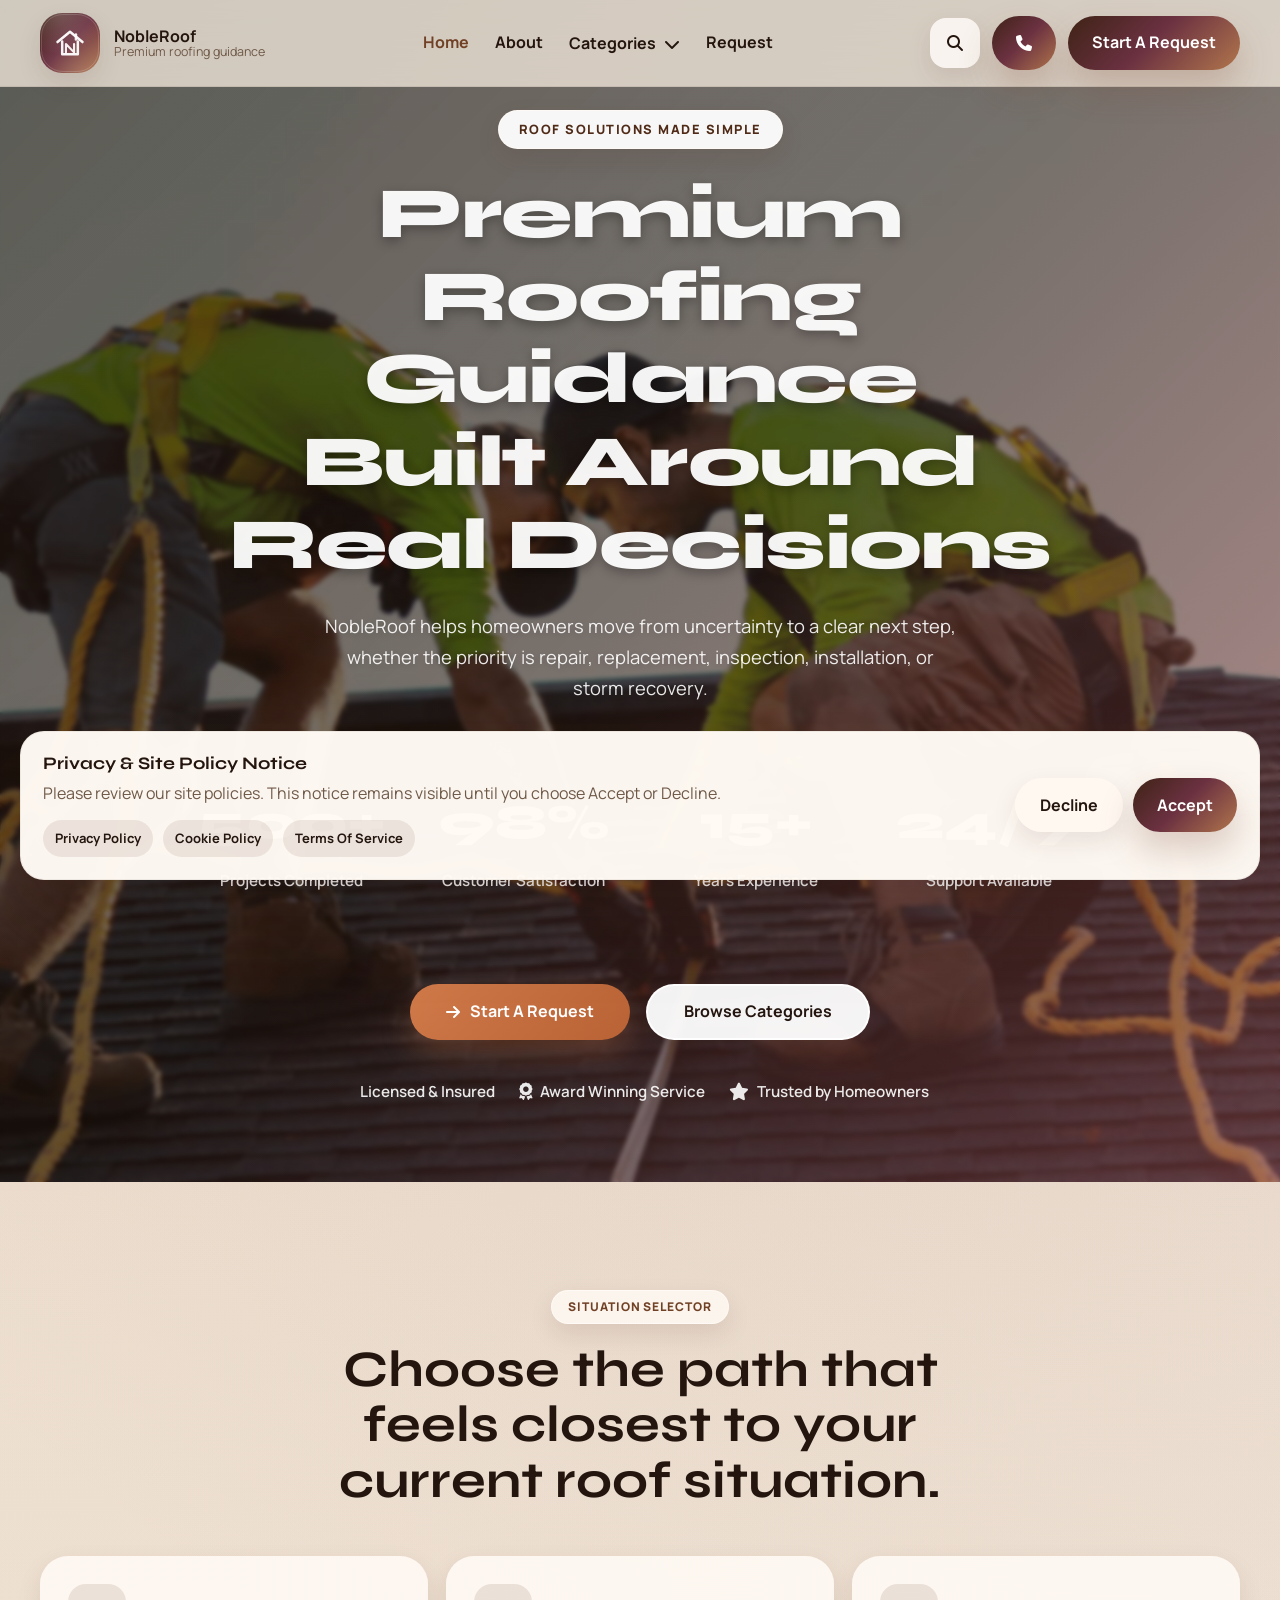
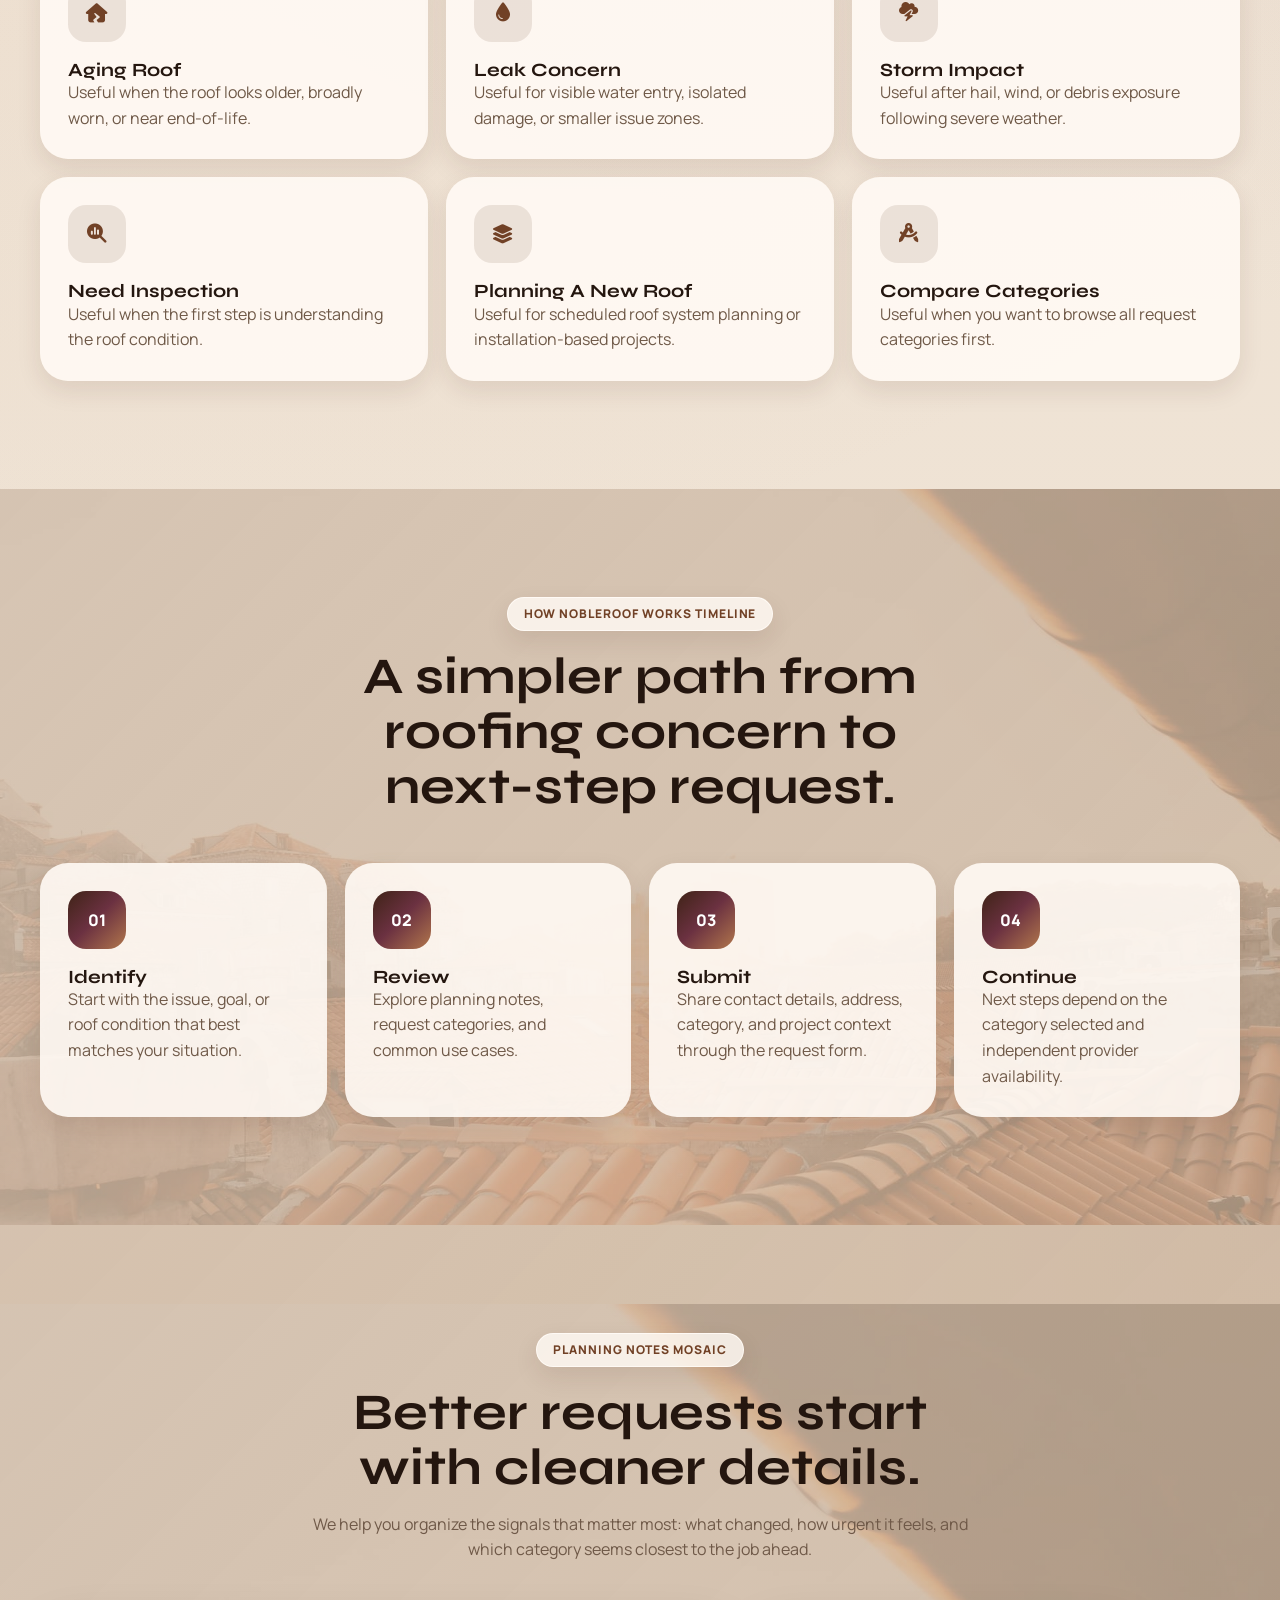
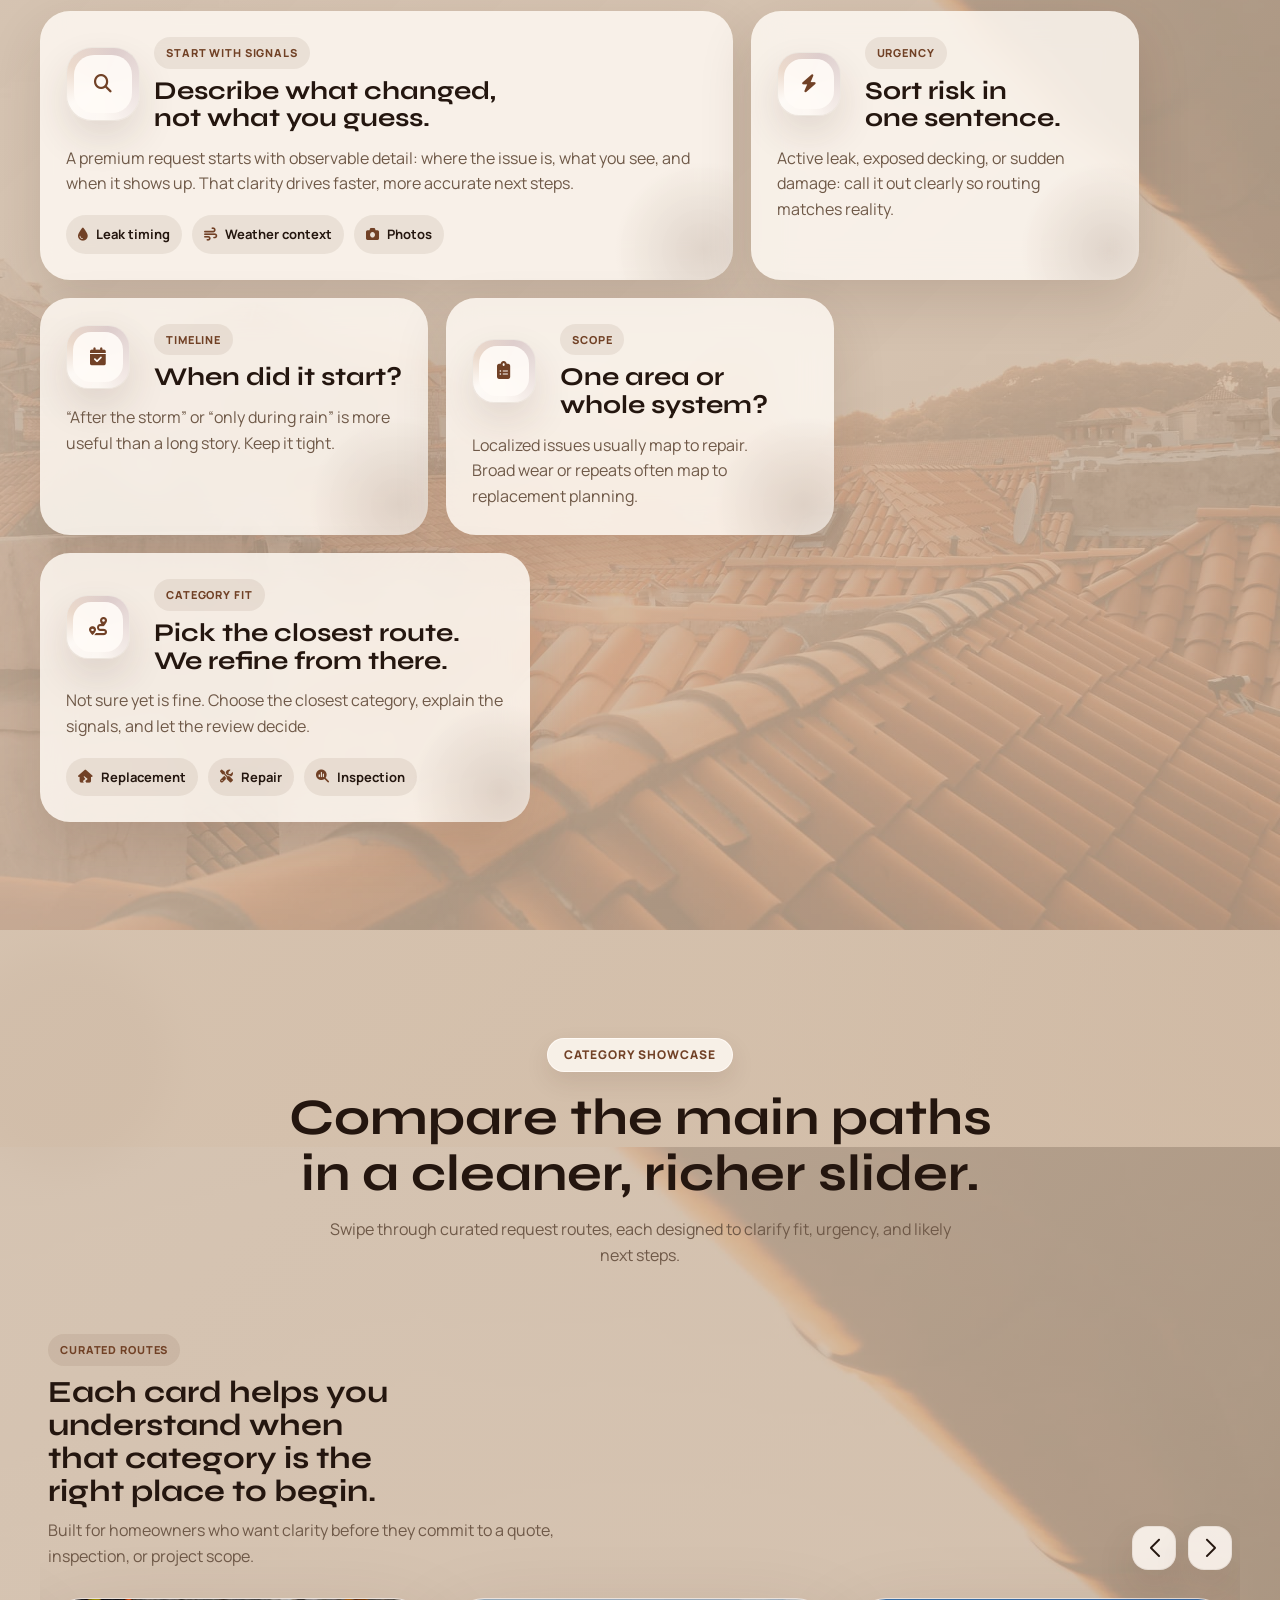
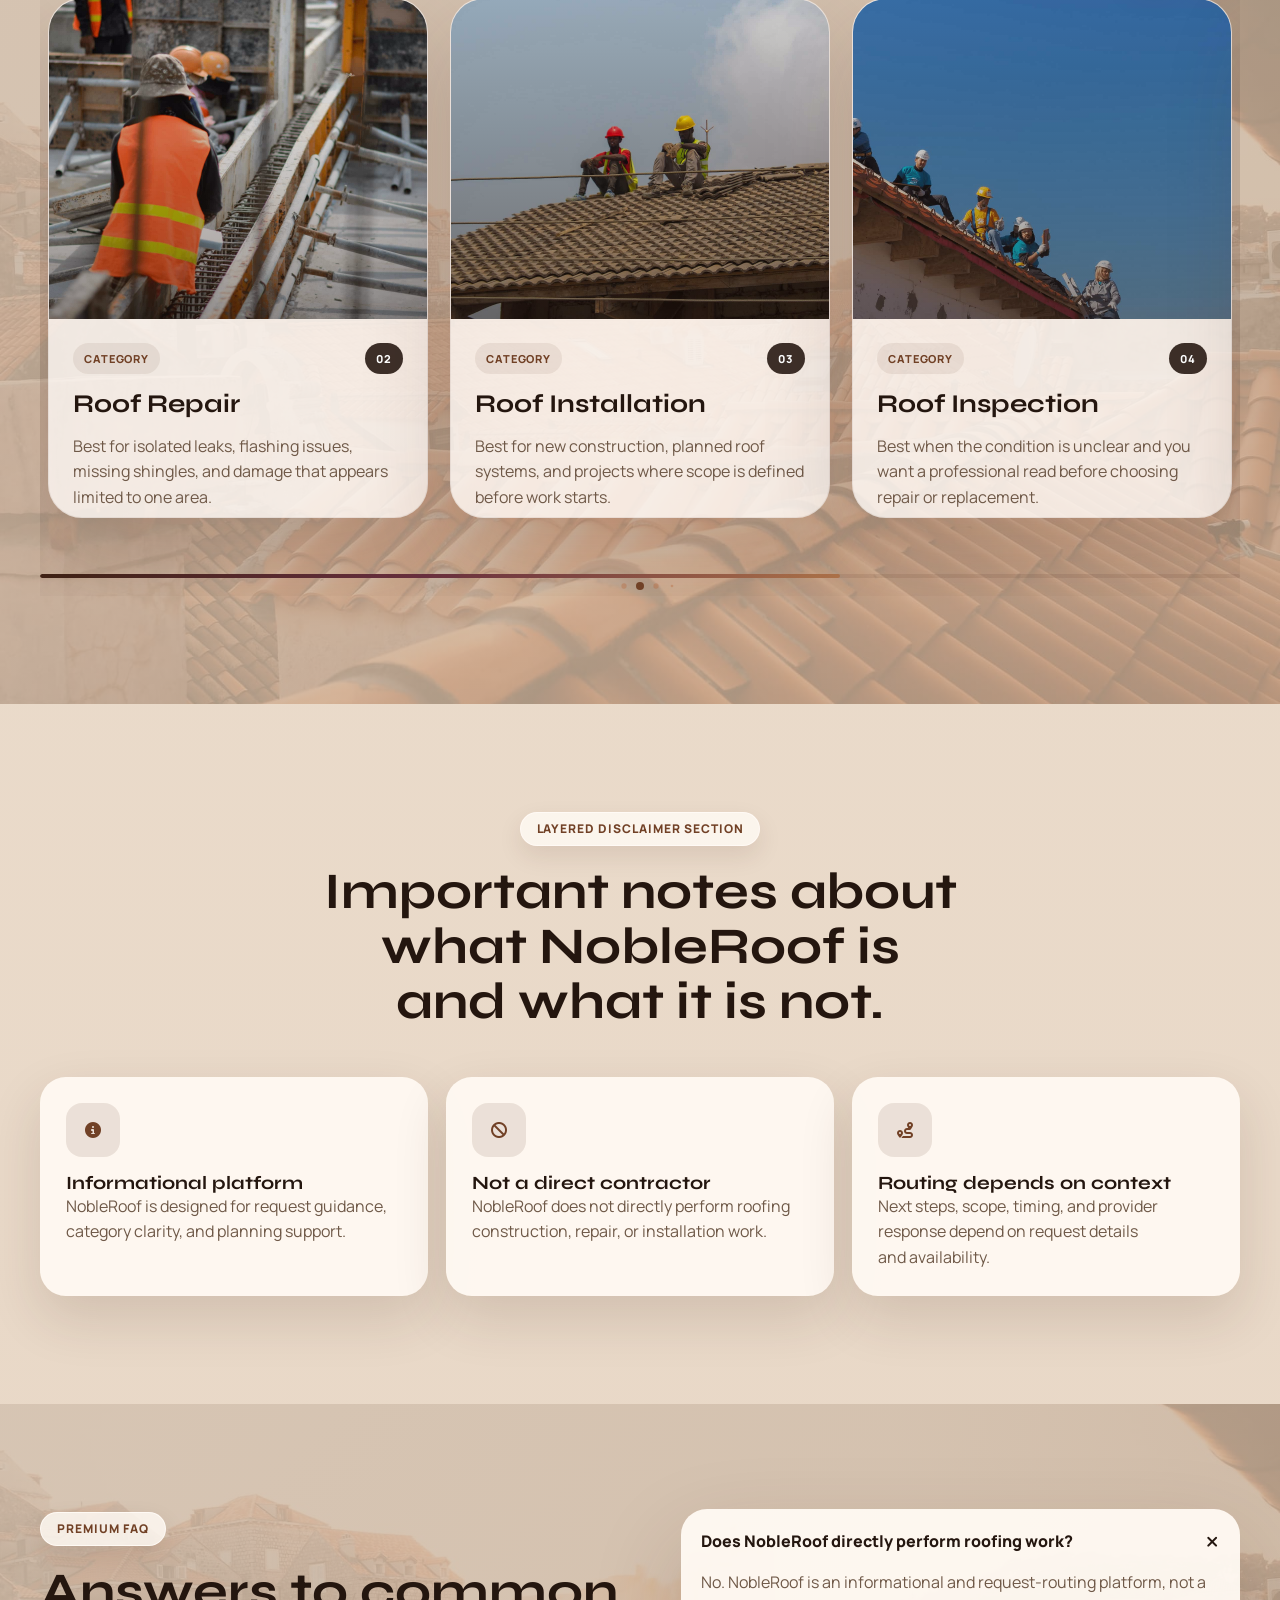
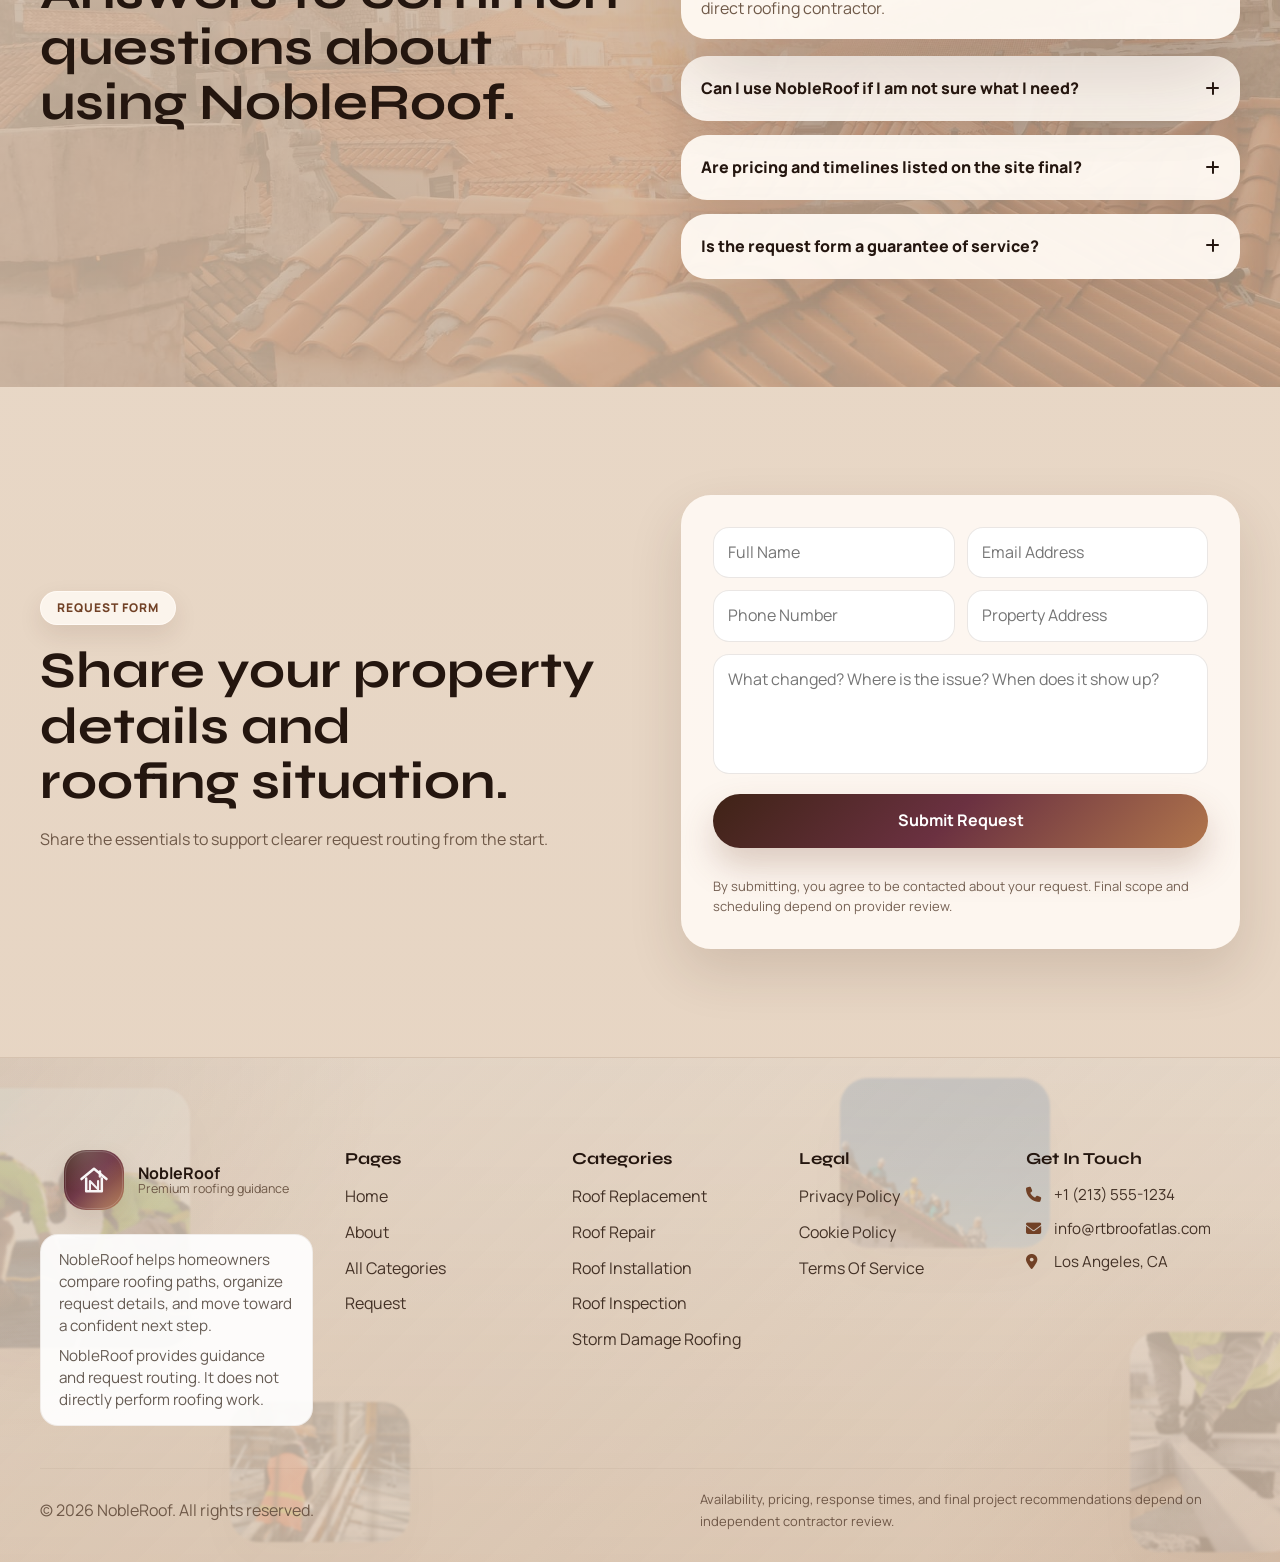
==== commit 43a7343f: "upd" ====
--- a/index.html
+++ b/index.html
@@ -277,48 +277,84 @@
           </p>
         </div>
 
-        <div class="insight-showcase__grid">
-          <article class="insight-panel insight-panel--large" data-aos="fade-up">
-            <div class="insight-panel__icon">
-              <i class="fa-solid fa-eye"></i>
-            </div>
-            <h3>What you can actually see matters first</h3>
+        <div class="insight-showcase__grid insight-deck">
+          <article class="insight-card insight-card--hero blur-card gradient-overlay-card" data-aos="fade-up">
+            <header class="insight-card__head">
+              <div class="insight-icon insight-icon--hero" aria-hidden="true">
+                <i class="fa-solid fa-magnifying-glass"></i>
+              </div>
+              <div class="insight-card__titles">
+                <span class="insight-kicker">Start With Signals</span>
+                <h3>Describe what changed, not what you guess.</h3>
+              </div>
+            </header>
             <p>
-              Stains, lifted shingles, sagging lines, storm marks, and leak timing often
-              say more than generic category guesses.
+              A premium request starts with observable detail: where the issue is, what you see, and when it shows up.
+              That clarity drives faster, more accurate next steps.
             </p>
-            <div class="insight-tags">
-              <span>Visible wear</span>
-              <span>Leak timing</span>
-              <span>Storm clues</span>
-            </div>
-          </article>
-
-          <article class="insight-panel" data-aos="fade-up" data-aos-delay="80">
-            <div class="insight-panel__icon">
-              <i class="fa-solid fa-clock"></i>
-            </div>
-            <h3>Urgency changes the request path</h3>
-            <p>A planning request and an active leak request should not feel the same in the form flow.</p>
-          </article>
-
-          <article class="insight-panel" data-aos="fade-up" data-aos-delay="140">
-            <div class="insight-panel__icon">
-              <i class="fa-solid fa-house-circle-check"></i>
-            </div>
-            <h3>Roof age still matters</h3>
-            <p>Even an approximate age helps place the request closer to inspection, repair, or replacement logic.</p>
-          </article>
-
-          <article class="insight-panel insight-panel--wide" data-aos="fade-up" data-aos-delay="200">
-            <div class="insight-panel__icon">
-              <i class="fa-solid fa-compass-drafting"></i>
-            </div>
-            <h3>Planning intent is a real signal</h3>
-            <p>
-              Some users are reacting to damage. Others are planning exterior upgrades, comparing options,
-              or preparing for the next decision step. NobleRoof should reflect that difference clearly.
-            </p>
+            <div class="insight-mini">
+              <span><i class="fa-solid fa-droplet"></i> Leak timing</span>
+              <span><i class="fa-solid fa-wind"></i> Weather context</span>
+              <span><i class="fa-solid fa-camera"></i> Photos</span>
+            </div>
+          </article>
+
+          <article class="insight-card blur-card gradient-overlay-card" data-aos="fade-up" data-aos-delay="70">
+            <header class="insight-card__head">
+              <div class="insight-icon" aria-hidden="true">
+                <i class="fa-solid fa-bolt"></i>
+              </div>
+              <div class="insight-card__titles">
+                <span class="insight-kicker">Urgency</span>
+                <h3>Sort risk in one sentence.</h3>
+              </div>
+            </header>
+            <p>Active leak, exposed decking, or sudden damage: call it out clearly so routing matches reality.</p>
+          </article>
+
+          <article class="insight-card blur-card gradient-overlay-card" data-aos="fade-up" data-aos-delay="140">
+            <header class="insight-card__head">
+              <div class="insight-icon" aria-hidden="true">
+                <i class="fa-solid fa-calendar-check"></i>
+              </div>
+              <div class="insight-card__titles">
+                <span class="insight-kicker">Timeline</span>
+                <h3>When did it start?</h3>
+              </div>
+            </header>
+            <p>“After the storm” or “only during rain” is more useful than a long story. Keep it tight.</p>
+          </article>
+
+          <article class="insight-card blur-card gradient-overlay-card" data-aos="fade-up" data-aos-delay="210">
+            <header class="insight-card__head">
+              <div class="insight-icon" aria-hidden="true">
+                <i class="fa-solid fa-clipboard-list"></i>
+              </div>
+              <div class="insight-card__titles">
+                <span class="insight-kicker">Scope</span>
+                <h3>One area or whole system?</h3>
+              </div>
+            </header>
+            <p>Localized issues usually map to repair. Broad wear or repeats often map to replacement planning.</p>
+          </article>
+
+          <article class="insight-card insight-card--wide blur-card gradient-overlay-card" data-aos="fade-up"
+            data-aos-delay="280">
+            <header class="insight-card__head">
+              <div class="insight-icon" aria-hidden="true">
+                <i class="fa-solid fa-route"></i>
+              </div>
+              <div class="insight-card__titles">
+                <span class="insight-kicker">Category Fit</span>
+                <h3>Pick the closest route. We refine from there.</h3>
+              </div>
+            </header>
+            <p>Not sure yet is fine. Choose the closest category, explain the signals, and let the review decide.</p>
+            <div class="insight-mini">
+              <span><i class="fa-solid fa-house-crack"></i> Replacement</span>
+              <span><i class="fa-solid fa-screwdriver-wrench"></i> Repair</span>
+              <span><i class="fa-solid fa-magnifying-glass-chart"></i> Inspection</span>
+            </div>
           </article>
         </div>
       </div>
@@ -544,19 +580,40 @@
           <span class="eyebrow">Request Form</span>
           <h2>Share your property details and roofing situation.</h2>
           <p>
-            Share the essentials and we will route your request with more clarity from the start.
+            Share the essentials to support clearer request routing from the start.
           </p>
         </div>
 
         <div class="contact-box" data-aos="fade-left">
-          <form class="contact-form">
-            <div class="cards-2">
-              <input type="text" placeholder="Full Name" />
-              <input type="email" placeholder="Email Address" />
-              <input type="tel" placeholder="Phone Number" />
-              <input type="text" placeholder="Property Address" />
-            </div>
-            <textarea placeholder="Describe your roofing situation"></textarea>
+          <form class="contact-form form-compact" novalidate>
+            <div class="form-status" data-form-status hidden></div>
+            <div class="cards-2 form-grid">
+              <div class="form-field">
+                <label class="sr-only" for="homeFullName">Full name</label>
+                <input class="form-control" id="homeFullName" name="full_name" type="text" autocomplete="name"
+                  placeholder="Full Name" />
+              </div>
+              <div class="form-field">
+                <label class="sr-only" for="homeEmail">Email</label>
+                <input class="form-control" id="homeEmail" name="email" type="email" autocomplete="email"
+                  placeholder="Email Address" />
+              </div>
+              <div class="form-field">
+                <label class="sr-only" for="homePhone">Phone</label>
+                <input class="form-control" id="homePhone" name="phone" type="tel" inputmode="tel" autocomplete="tel"
+                  placeholder="Phone Number" />
+              </div>
+              <div class="form-field">
+                <label class="sr-only" for="homeAddress">Property address</label>
+                <input class="form-control" id="homeAddress" name="address" type="text" autocomplete="street-address"
+                  placeholder="Property Address" />
+              </div>
+            </div>
+            <div class="form-field">
+              <label class="sr-only" for="homeDetails">Details</label>
+              <textarea class="form-control" id="homeDetails" name="details"
+                placeholder="What changed? Where is the issue? When does it show up?"></textarea>
+            </div>
             <button type="submit" class="btn btn-primary magnetic-btn">Submit Request</button>
             <p class="inline-disclaimer">By submitting, you agree to be contacted about your request. Final scope and scheduling depend on provider review.</p>
           </form>
--- a/assets/css/base.css
+++ b/assets/css/base.css
@@ -105,6 +105,18 @@
     resize: none;
     min-height: 150px;
     font-size: 1rem;
+}
+
+.sr-only {
+    position: absolute;
+    width: 1px;
+    height: 1px;
+    padding: 0;
+    margin: -1px;
+    overflow: hidden;
+    clip: rect(0, 0, 0, 0);
+    white-space: nowrap;
+    border: 0;
 }
 
 iframe {
--- a/assets/css/global.css
+++ b/assets/css/global.css
@@ -921,6 +921,26 @@
     flex-shrink: 0;
 }
 
+.showcase-swiper__controls .swiper-button-prev,
+.showcase-swiper__controls .swiper-button-next {
+    position: relative;
+    inset: auto;
+    top: auto;
+    right: auto;
+    bottom: auto;
+    left: auto;
+    transform: none;
+    width: 44px;
+    height: 44px;
+    border-radius: 16px;
+    margin: 0;
+}
+
+.showcase-swiper__controls .swiper-button-prev::after,
+.showcase-swiper__controls .swiper-button-next::after {
+    font-size: 15px;
+}
+
 .showcase-swiper__progress {
     position: absolute;
     left: 0;
@@ -1195,6 +1215,26 @@
     box-shadow: 0 0 0 3px rgba(212, 131, 101, 0.12);
 }
 
+.form-status {
+    padding: 10px 12px;
+    border-radius: 14px;
+    background: rgba(212, 131, 101, 0.12);
+    border: 1px solid rgba(212, 131, 101, 0.22);
+    color: rgba(36, 22, 15, 0.86);
+    font-weight: 700;
+    font-size: 13px;
+    line-height: 1.4;
+}
+
+.form-compact {
+    display: grid;
+    gap: 12px;
+}
+
+.form-grid {
+    gap: 12px;
+}
+
 html,
 body {
     overflow-x: hidden;
@@ -1235,6 +1275,12 @@
     .showcase-swiper__topbar {
         align-items: flex-start;
         flex-direction: column;
+    }
+
+    .showcase-swiper__controls {
+        width: 100%;
+        justify-content: flex-end;
+        margin-top: 6px;
     }
 
     .footer-brand {
--- a/assets/css/home.css
+++ b/assets/css/home.css
@@ -402,78 +402,174 @@
     }
 }
 
-.insight-showcase__grid {
+.insight-showcase__grid.insight-deck {
     display: grid;
-    grid-template-columns: 1.15fr 0.85fr 0.85fr;
+    grid-template-columns: repeat(12, 1fr);
     gap: 18px;
     align-items: stretch;
 }
 
-.insight-panel {
-    position: relative;
-    padding: 28px;
+.insight-card {
+    position: relative;
+    grid-column: span 4;
+    padding: 26px;
     border-radius: 30px;
-    background: rgba(255, 250, 244, 0.92);
     box-shadow: var(--shadow-md);
     overflow: hidden;
-    transition: transform 0.35s ease, box-shadow 0.35s ease;
-}
-
-.insight-panel:hover {
-    transform: translateY(-6px);
+    transition: transform 0.45s ease, box-shadow 0.45s ease, background 0.45s ease;
+}
+
+.insight-card::after {
+    content: "";
+    position: absolute;
+    inset: -2px;
+    border-radius: inherit;
+    border: 1px solid rgba(95, 70, 56, 0.12);
+    pointer-events: none;
+}
+
+.insight-card::before {
+    content: "";
+    position: absolute;
+    inset: auto -60px -60px auto;
+    width: 180px;
+    height: 180px;
+    border-radius: 50%;
+    background: radial-gradient(circle, rgba(79, 42, 22, 0.14), transparent 70%);
+    pointer-events: none;
+}
+
+.insight-card:hover {
+    transform: translateY(-8px);
     box-shadow: var(--shadow-lg);
 }
 
-.insight-panel::before {
+.insight-card--hero {
+    grid-column: span 7;
+}
+
+.insight-card--wide {
+    grid-column: span 5;
+}
+
+.insight-card__head {
+    display: grid;
+    grid-template-columns: 74px 1fr;
+    gap: 14px;
+    align-items: center;
+    margin-bottom: 14px;
+}
+
+.insight-card__titles h3 {
+    margin: 0;
+    font-size: clamp(1.25rem, 2vw, 1.65rem);
+}
+
+.insight-kicker {
+    display: inline-flex;
+    margin-bottom: 8px;
+    padding: 7px 12px;
+    border-radius: 999px;
+    background: rgba(79, 42, 22, 0.08);
+    color: var(--color-primary-2);
+    font-size: 11px;
+    font-weight: 800;
+    letter-spacing: 0.08em;
+    text-transform: uppercase;
+}
+
+.insight-icon {
+    width: 64px;
+    height: 64px;
+    border-radius: 22px;
+    display: grid;
+    place-items: center;
+    background: rgba(255, 251, 247, 0.72);
+    border: 1px solid rgba(95, 70, 56, 0.10);
+    box-shadow: 0 18px 38px rgba(66, 34, 23, 0.12);
+    color: var(--color-primary-2);
+    position: relative;
+    overflow: hidden;
+}
+
+.insight-icon i {
+    position: relative;
+    z-index: 1;
+    font-size: 18px;
+}
+
+.insight-icon::before {
     content: "";
     position: absolute;
-    inset: auto -40px -40px auto;
-    width: 120px;
-    height: 120px;
-    border-radius: 50%;
-    background: radial-gradient(circle, rgba(100, 60, 40, 0.15), transparent 70%);
-}
-
-.insight-panel--large {
-    grid-row: span 2;
-}
-
-.insight-panel--wide {
-    grid-column: span 2;
-}
-
-.insight-panel__icon {
-    width: 62px;
-    height: 62px;
+    inset: -40%;
+    background: conic-gradient(from 180deg,
+            rgba(63, 35, 22, 0) 0deg,
+            rgba(255, 255, 255, 0.22) 60deg,
+            rgba(177, 118, 76, 0.26) 120deg,
+            rgba(107, 49, 65, 0.24) 200deg,
+            rgba(63, 35, 22, 0) 360deg);
+    animation: insightOrbit 6.5s linear infinite;
+    opacity: 0.9;
+}
+
+.insight-icon::after {
+    content: "";
+    position: absolute;
+    inset: 6px;
     border-radius: 18px;
-    display: inline-flex;
-    align-items: center;
-    justify-content: center;
-    background: rgba(100, 60, 40, 0.12);
-    color: var(--color-primary-2);
-    margin-bottom: 18px;
-    font-size: 1.2rem;
-}
-
-.insight-panel h3 {
-    margin-bottom: 12px;
-    font-size: 1.45rem;
-}
-
-.insight-tags {
+    background: rgba(255, 251, 247, 0.92);
+}
+
+.insight-icon--hero {
+    width: 74px;
+    height: 74px;
+    border-radius: 26px;
+}
+
+.insight-icon--hero::after {
+    inset: 7px;
+    border-radius: 20px;
+}
+
+.insight-mini {
     display: flex;
     flex-wrap: wrap;
     gap: 10px;
     margin-top: 18px;
 }
 
-.insight-tags span {
+.insight-mini span {
+    display: inline-flex;
+    align-items: center;
+    gap: 8px;
     padding: 9px 12px;
     border-radius: 999px;
-    background: rgba(100, 60, 40, 0.10);
+    background: rgba(79, 42, 22, 0.08);
     color: var(--color-title);
     font-size: 13px;
     font-weight: 700;
+}
+
+.insight-mini i {
+    color: var(--color-primary-2);
+}
+
+@keyframes insightOrbit {
+    from {
+        transform: rotate(0deg);
+    }
+
+    to {
+        transform: rotate(360deg);
+    }
+}
+
+@media (prefers-reduced-motion: reduce) {
+    .insight-card,
+    .insight-icon::before {
+        transition: none !important;
+        animation: none !important;
+    }
 }
 
 .checklist-box {
@@ -583,18 +679,17 @@
     box-shadow: var(--shadow-md);
 }
 
-.contact-form input,
-.contact-form textarea {
+.contact-form .form-control {
     width: 100%;
     border: 1px solid var(--color-border);
-    border-radius: 18px;
-    background: var(--color-white);
-    padding: 16px 18px;
-}
-
-.contact-form textarea {
-    margin-top: 14px;
-    margin-bottom: 14px;
+    border-radius: 16px;
+    background: rgba(255, 255, 255, 0.92);
+    padding: 12px 14px;
+    min-height: 48px;
+}
+
+.contact-form textarea.form-control {
+    min-height: 120px;
 }
 
 .faq-grid {
@@ -672,10 +767,22 @@
         margin-top: 14px;
     }
 
-    .insight-panel--large,
-    .insight-panel--wide {
+    .insight-card--hero,
+    .insight-card--wide {
         grid-row: auto;
         grid-column: auto;
+    }
+
+    .insight-showcase__grid.insight-deck {
+        grid-template-columns: repeat(2, 1fr);
+    }
+
+    .insight-card {
+        grid-column: auto;
+    }
+
+    .insight-card__head {
+        grid-template-columns: 70px 1fr;
     }
 }
 
@@ -710,8 +817,36 @@
 
     .checklist-box,
     .contact-box,
-    .insight-panel {
+    .insight-card {
         padding: 20px 16px;
+    }
+
+    .insight-showcase__grid.insight-deck {
+        grid-template-columns: 1fr;
+        gap: 14px;
+    }
+
+    .insight-card__head {
+        grid-template-columns: 62px 1fr;
+        gap: 12px;
+    }
+
+    .insight-icon {
+        width: 58px;
+        height: 58px;
+        border-radius: 20px;
+    }
+
+    .insight-icon--hero {
+        width: 64px;
+        height: 64px;
+        border-radius: 22px;
+    }
+
+    .insight-kicker {
+        margin-bottom: 6px;
+        padding: 6px 10px;
+        font-size: 10px;
     }
 }
 
@@ -811,15 +946,15 @@
 
 @media (max-width: 1099px) {
 
-    .services-carousel .swiper-button-prev,
-    .services-carousel .swiper-button-next {
+    .services-carousel:not(.showcase-swiper) .swiper-button-prev,
+    .services-carousel:not(.showcase-swiper) .swiper-button-next {
         width: 40px;
         height: 40px;
         background: rgba(95, 55, 35, 0.92);
     }
 
-    .services-carousel .swiper-button-prev::after,
-    .services-carousel .swiper-button-next::after {
+    .services-carousel:not(.showcase-swiper) .swiper-button-prev::after,
+    .services-carousel:not(.showcase-swiper) .swiper-button-next::after {
         font-size: 18px;
     }
 }
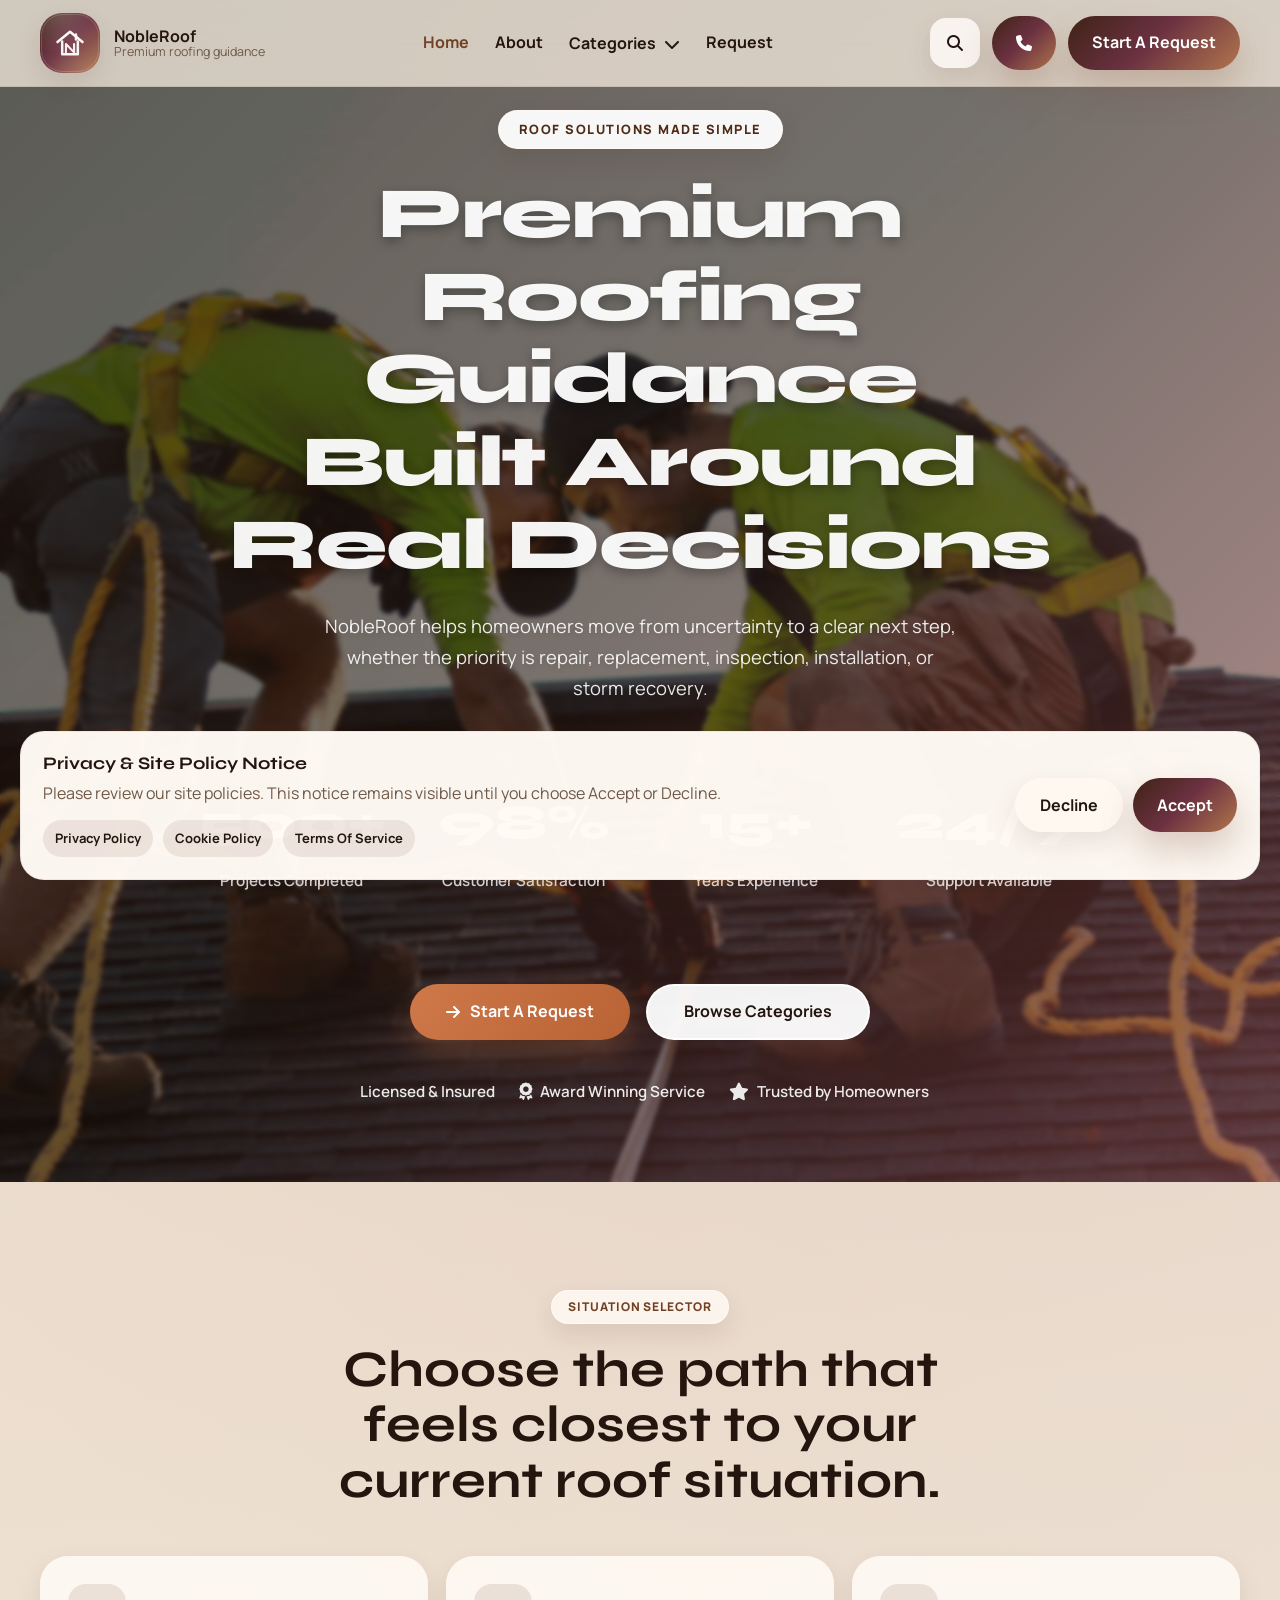
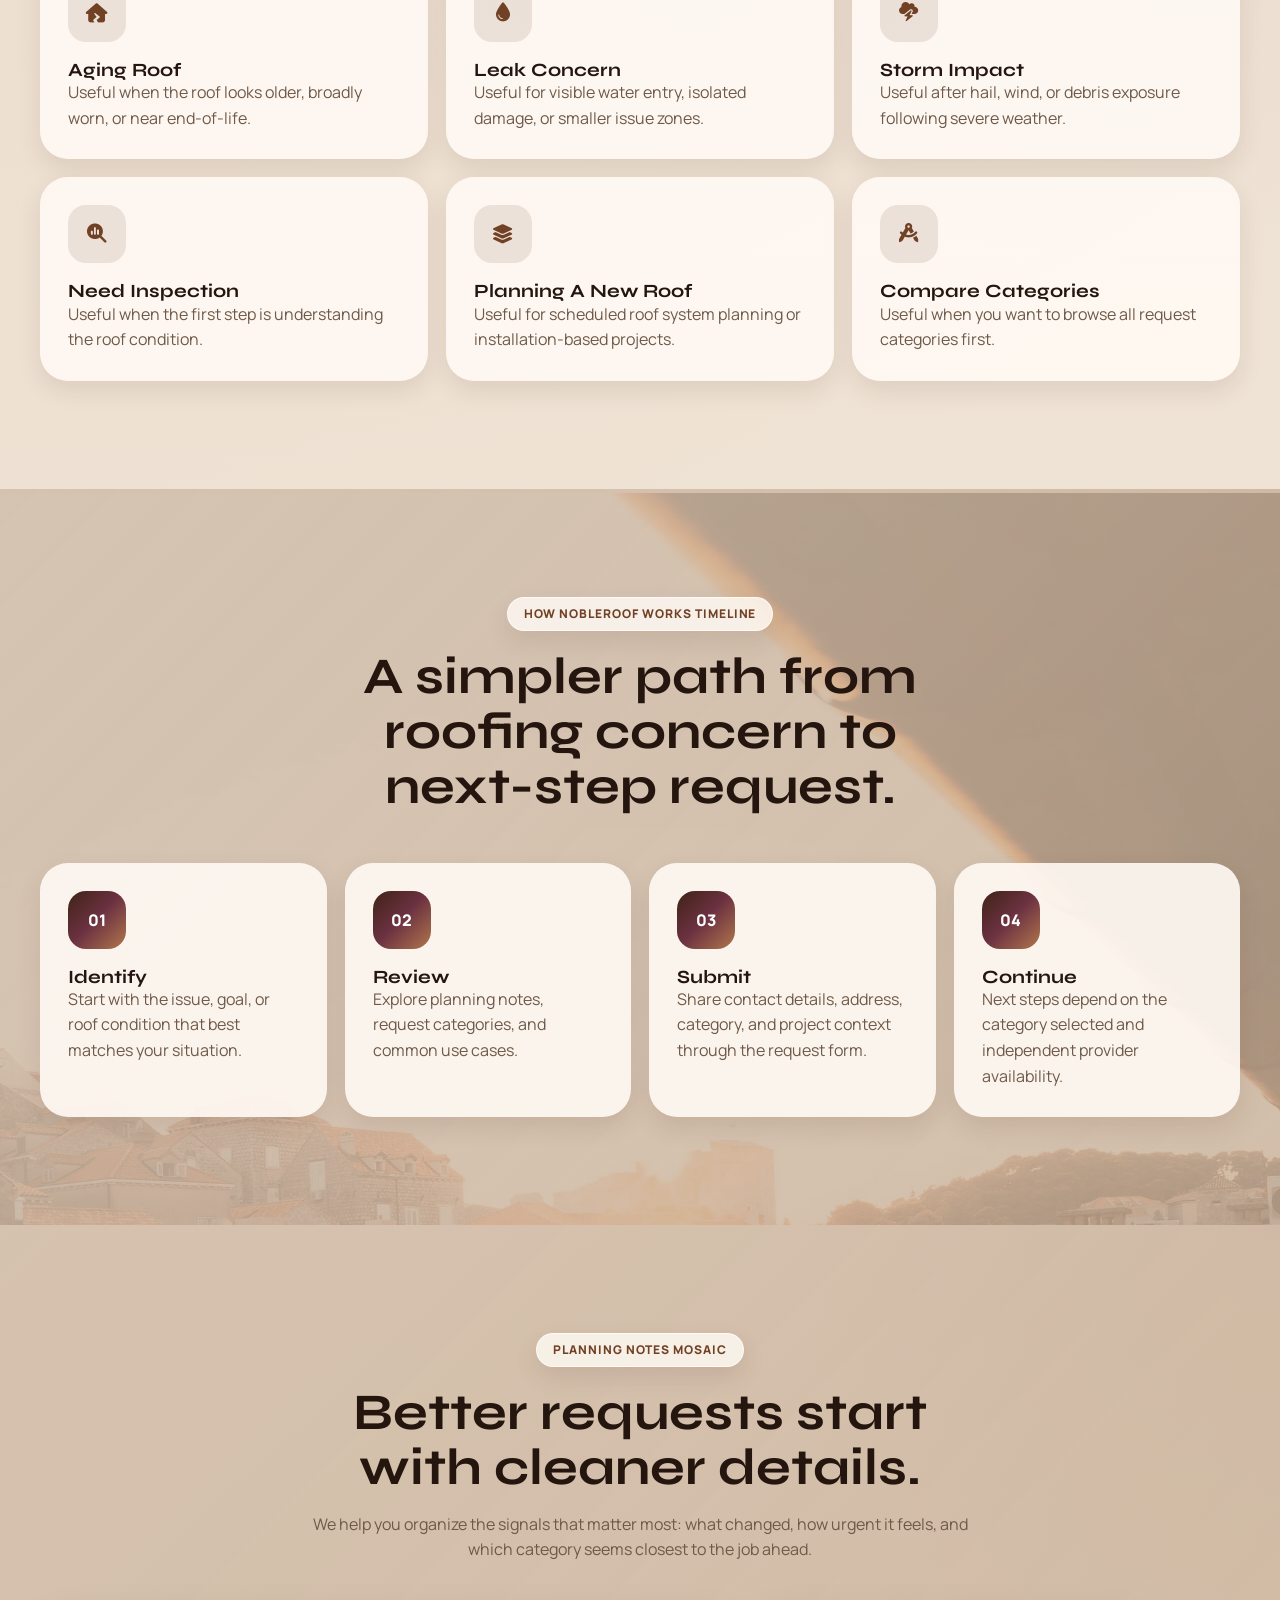
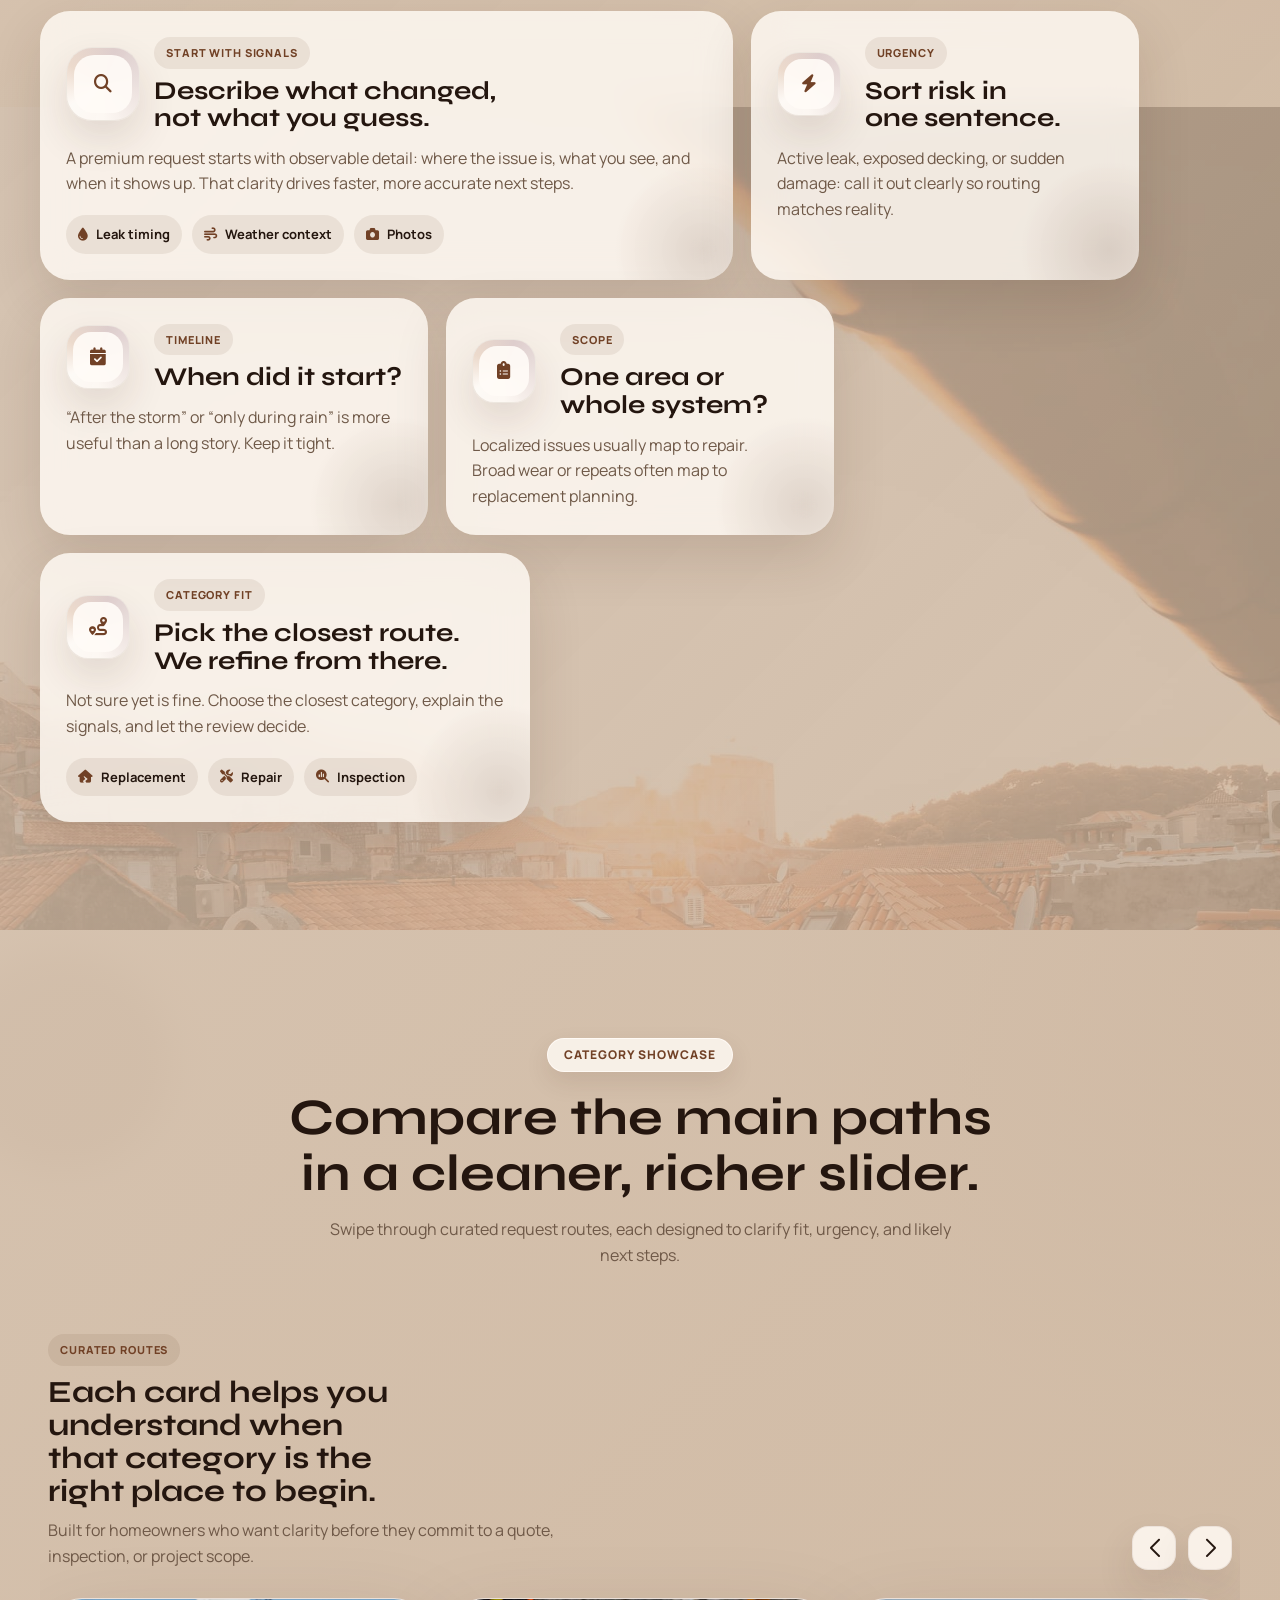
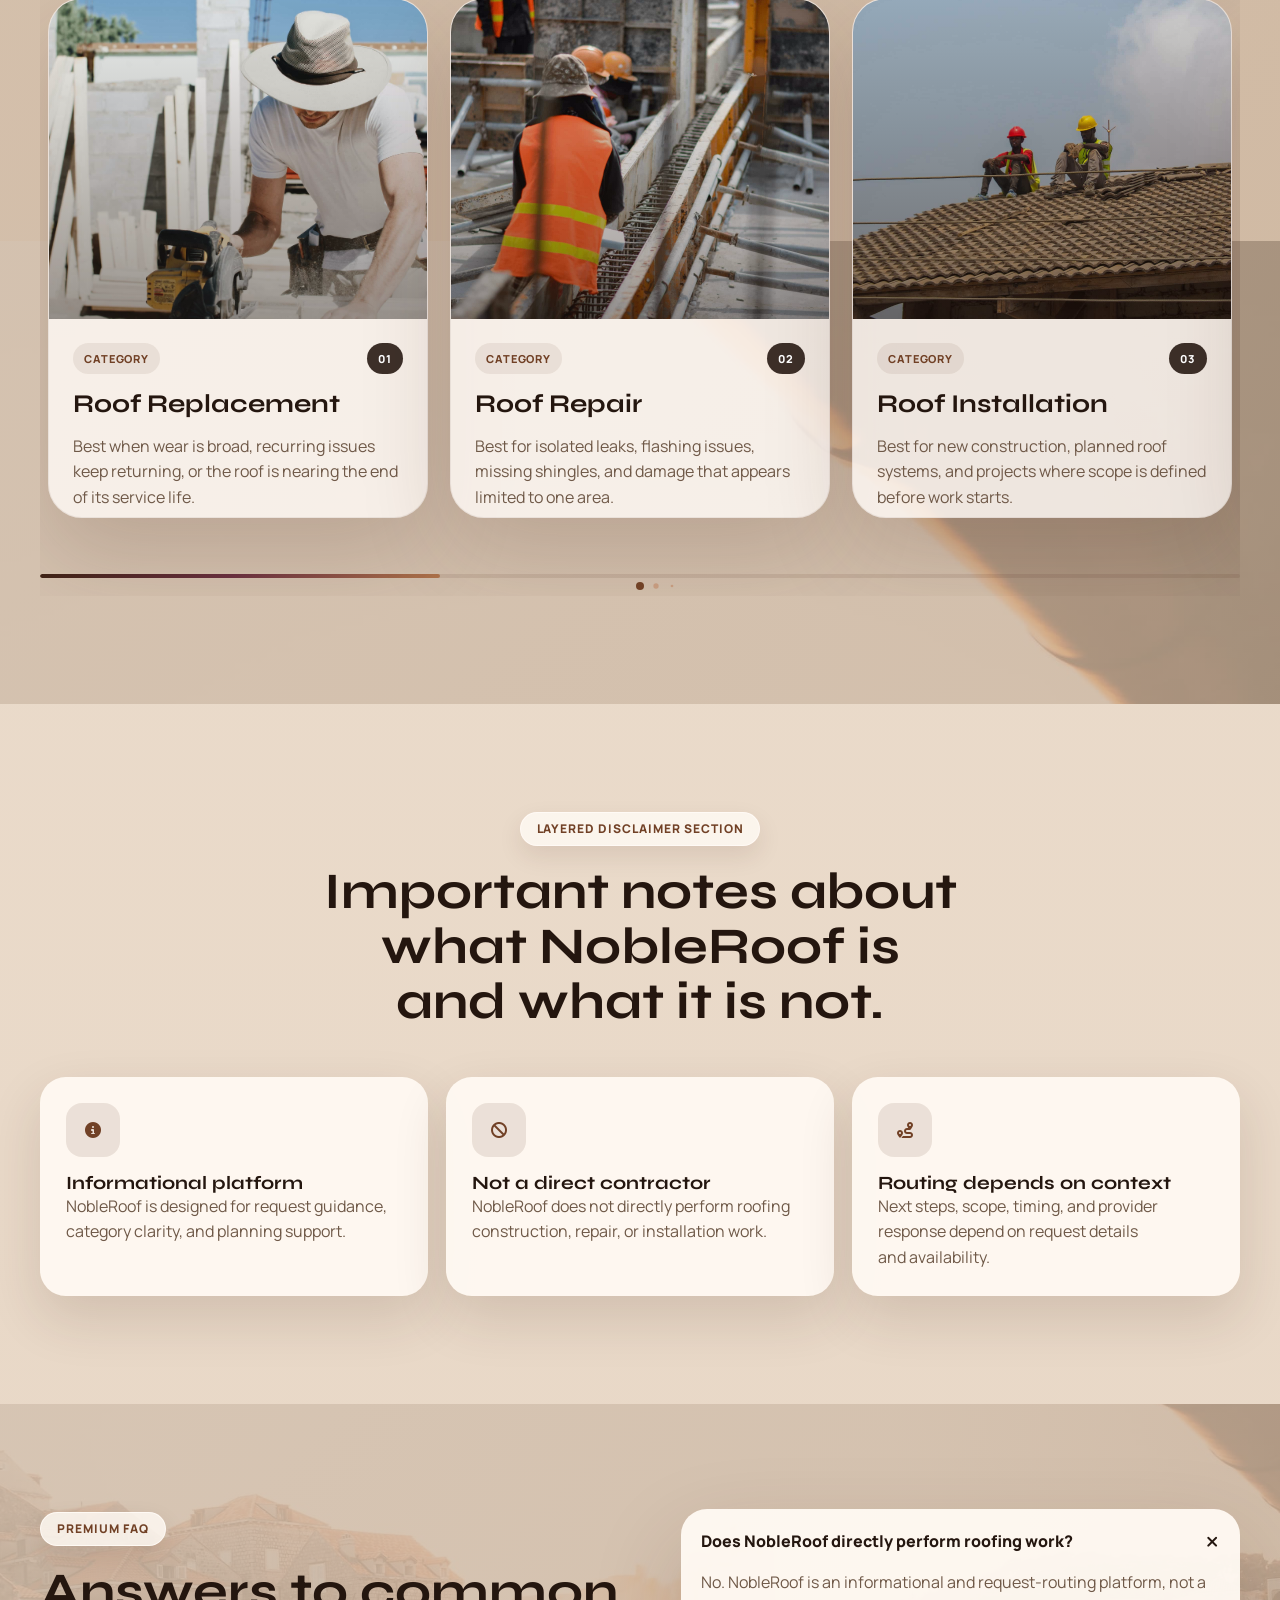
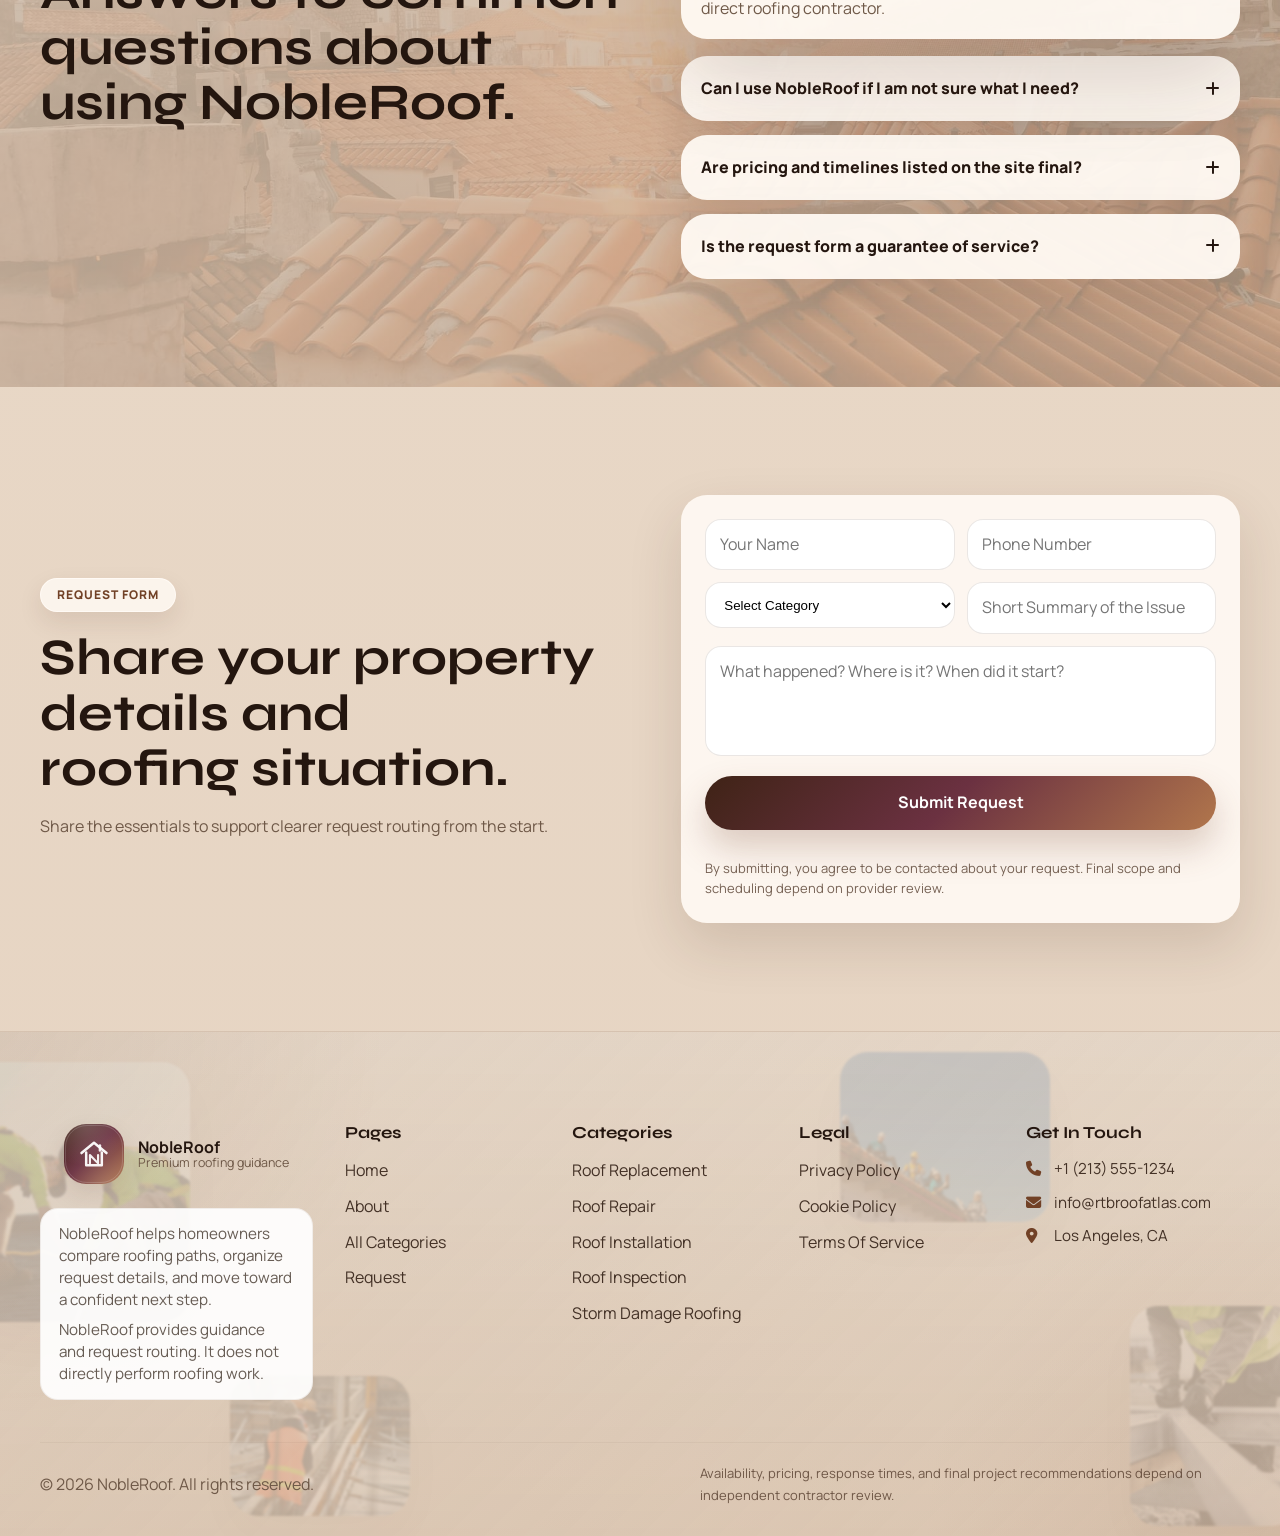
==== commit bacd246c: "form" ====
--- a/index.html
+++ b/index.html
@@ -591,28 +591,35 @@
               <div class="form-field">
                 <label class="sr-only" for="homeFullName">Full name</label>
                 <input class="form-control" id="homeFullName" name="full_name" type="text" autocomplete="name"
-                  placeholder="Full Name" />
-              </div>
-              <div class="form-field">
-                <label class="sr-only" for="homeEmail">Email</label>
-                <input class="form-control" id="homeEmail" name="email" type="email" autocomplete="email"
-                  placeholder="Email Address" />
+                  placeholder="Your Name" required />
               </div>
               <div class="form-field">
                 <label class="sr-only" for="homePhone">Phone</label>
-                <input class="form-control" id="homePhone" name="phone" type="tel" inputmode="tel" autocomplete="tel"
-                  placeholder="Phone Number" />
+                <input class="form-control" id="homePhone" name="phone" type="tel" inputmode="tel"
+                  autocomplete="tel" placeholder="Phone Number" required />
               </div>
               <div class="form-field">
-                <label class="sr-only" for="homeAddress">Property address</label>
-                <input class="form-control" id="homeAddress" name="address" type="text" autocomplete="street-address"
-                  placeholder="Property Address" />
+                <label class="sr-only" for="homeCategory">Category</label>
+                <select class="form-control" id="homeCategory" name="category" required>
+                  <option value="" selected disabled>Select Category</option>
+                  <option>Roof Replacement</option>
+                  <option>Roof Repair</option>
+                  <option>Roof Installation</option>
+                  <option>Roof Inspection</option>
+                  <option>Storm Damage Roofing</option>
+                  <option>Not Sure Yet</option>
+                </select>
+              </div>
+              <div class="form-field">
+                <label class="sr-only" for="homeSummary">Short summary</label>
+                <input class="form-control" id="homeSummary" name="summary" type="text"
+                  placeholder="Short Summary of the Issue" required />
               </div>
             </div>
             <div class="form-field">
               <label class="sr-only" for="homeDetails">Details</label>
               <textarea class="form-control" id="homeDetails" name="details"
-                placeholder="What changed? Where is the issue? When does it show up?"></textarea>
+                placeholder="What happened? Where is it? When did it start?" required></textarea>
             </div>
             <button type="submit" class="btn btn-primary magnetic-btn">Submit Request</button>
             <p class="inline-disclaimer">By submitting, you agree to be contacted about your request. Final scope and scheduling depend on provider review.</p>
--- a/assets/css/home.css
+++ b/assets/css/home.css
@@ -673,8 +673,8 @@
 }
 
 .contact-box {
-    padding: 32px;
-    border-radius: 30px;
+    padding: 24px;
+    border-radius: 26px;
     background: rgba(255, 250, 244, 0.9);
     box-shadow: var(--shadow-md);
 }
@@ -685,11 +685,11 @@
     border-radius: 16px;
     background: rgba(255, 255, 255, 0.92);
     padding: 12px 14px;
-    min-height: 48px;
+    min-height: 46px;
 }
 
 .contact-form textarea.form-control {
-    min-height: 120px;
+    min-height: 110px;
 }
 
 .faq-grid {
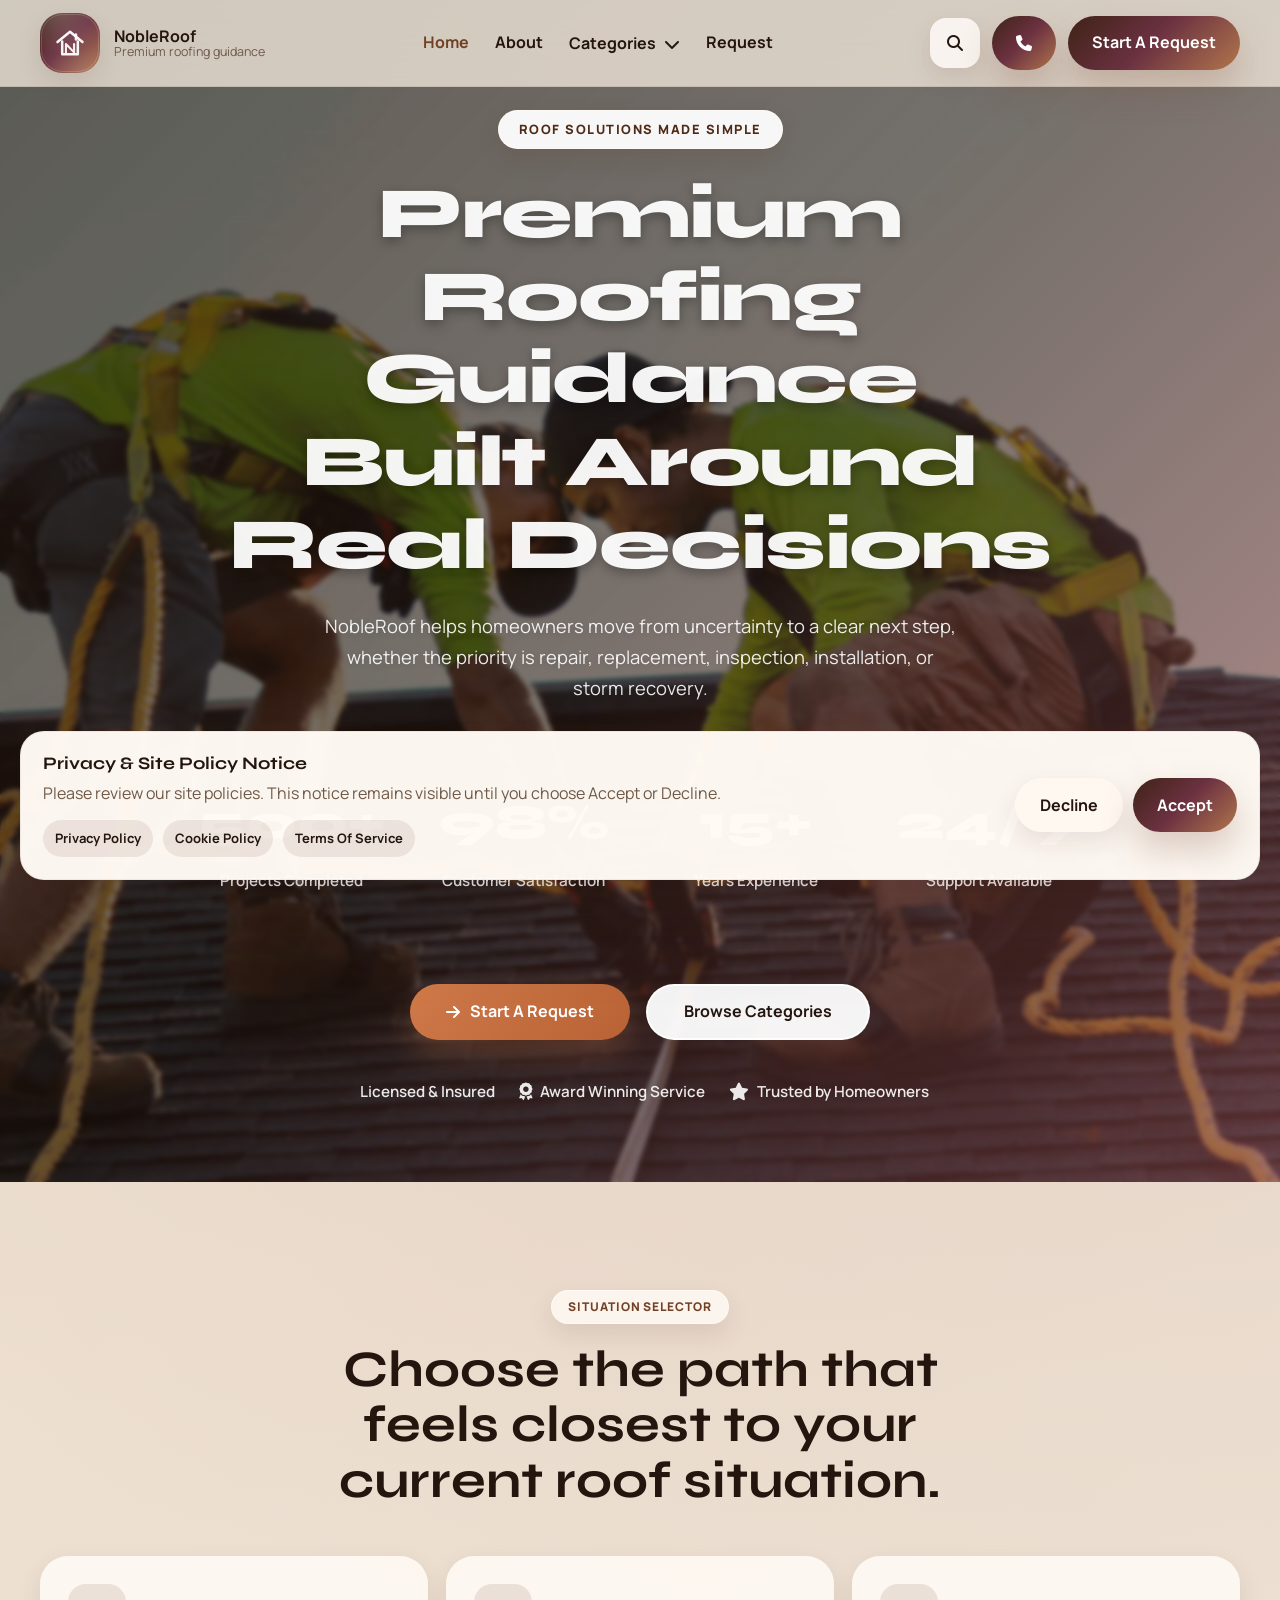
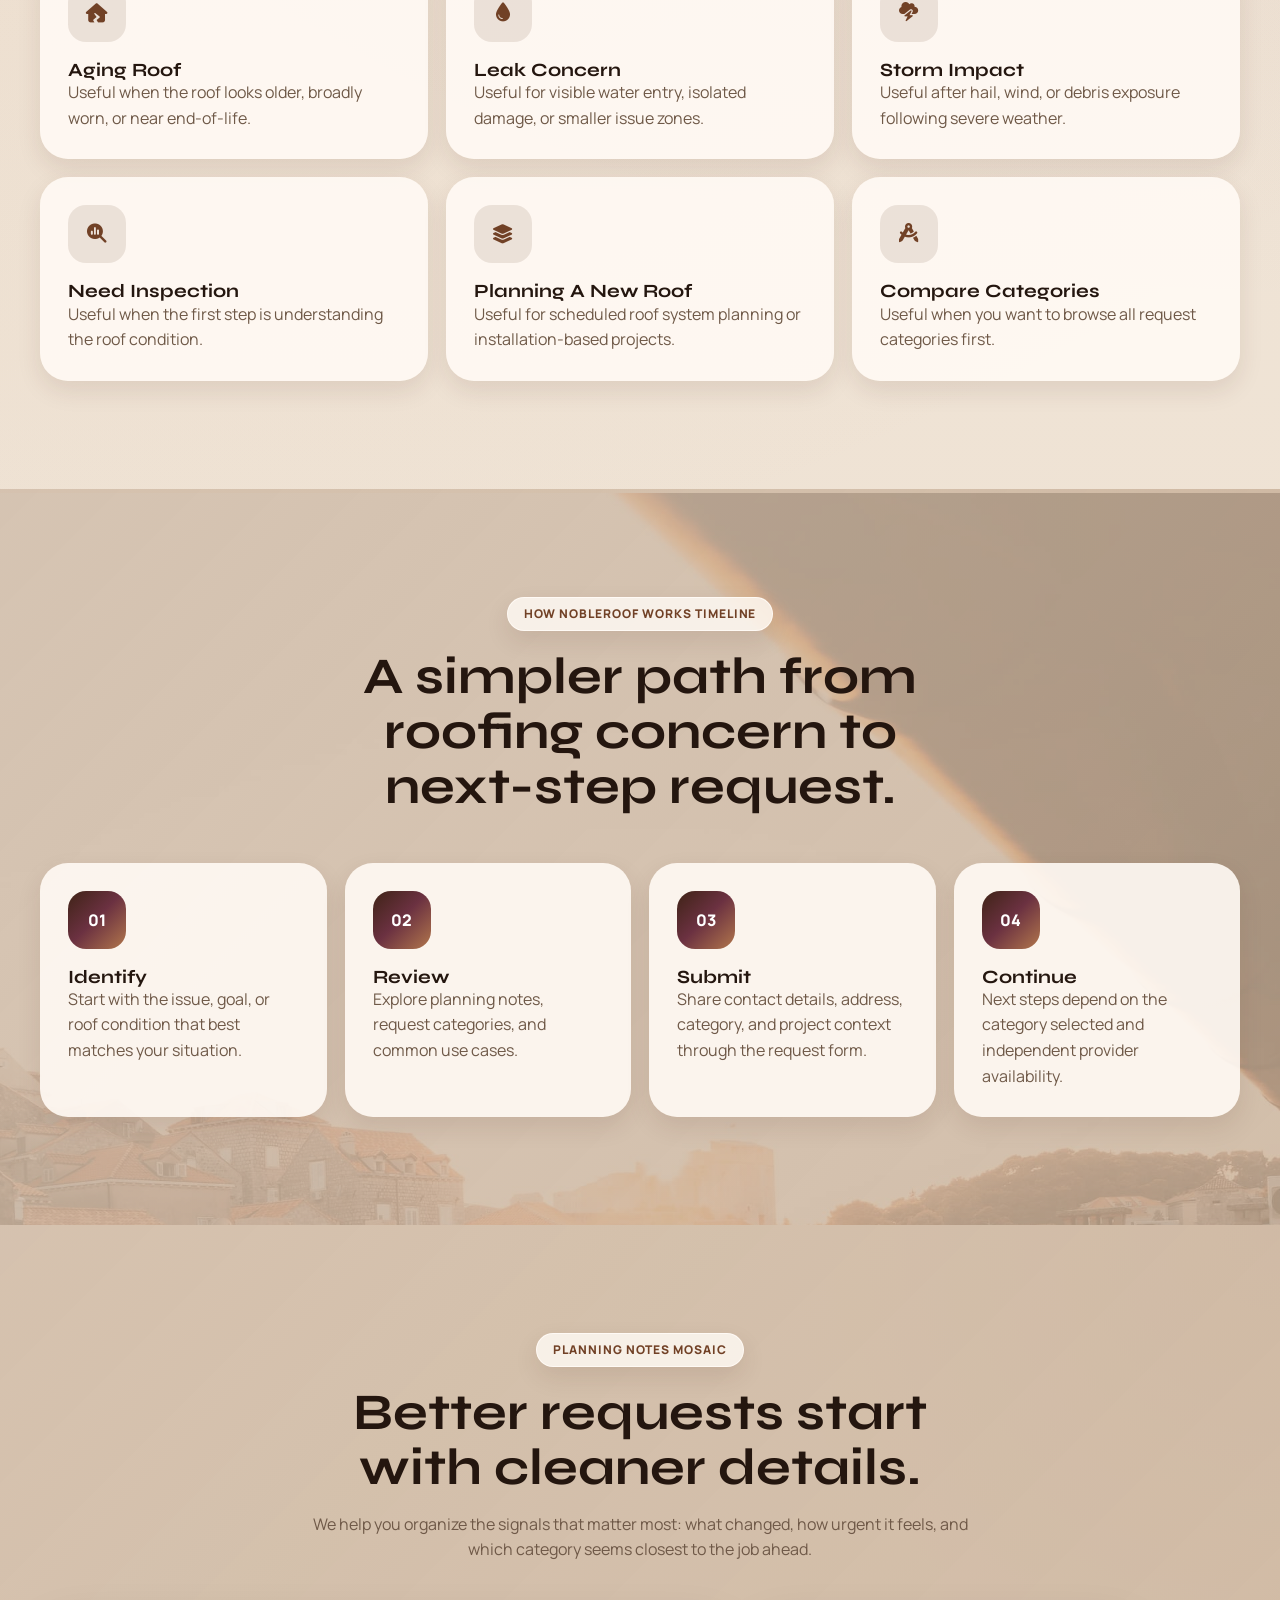
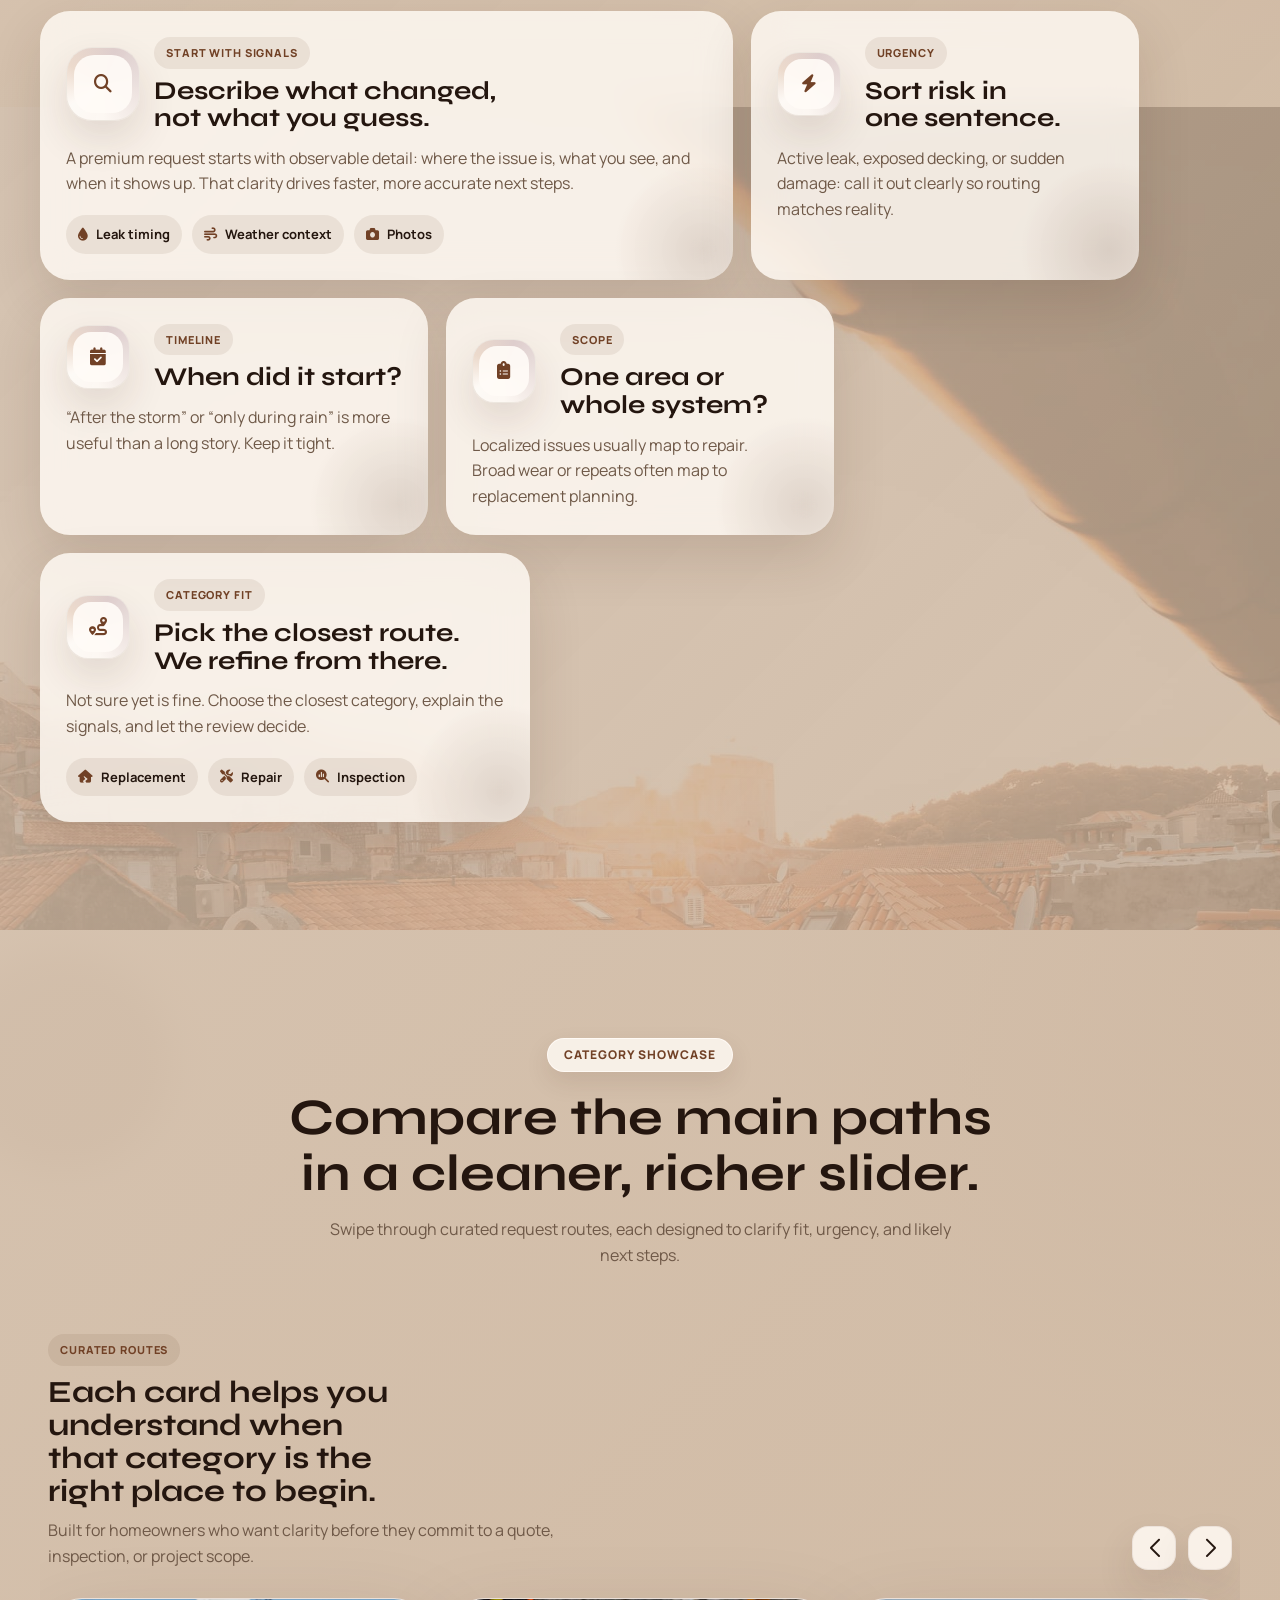
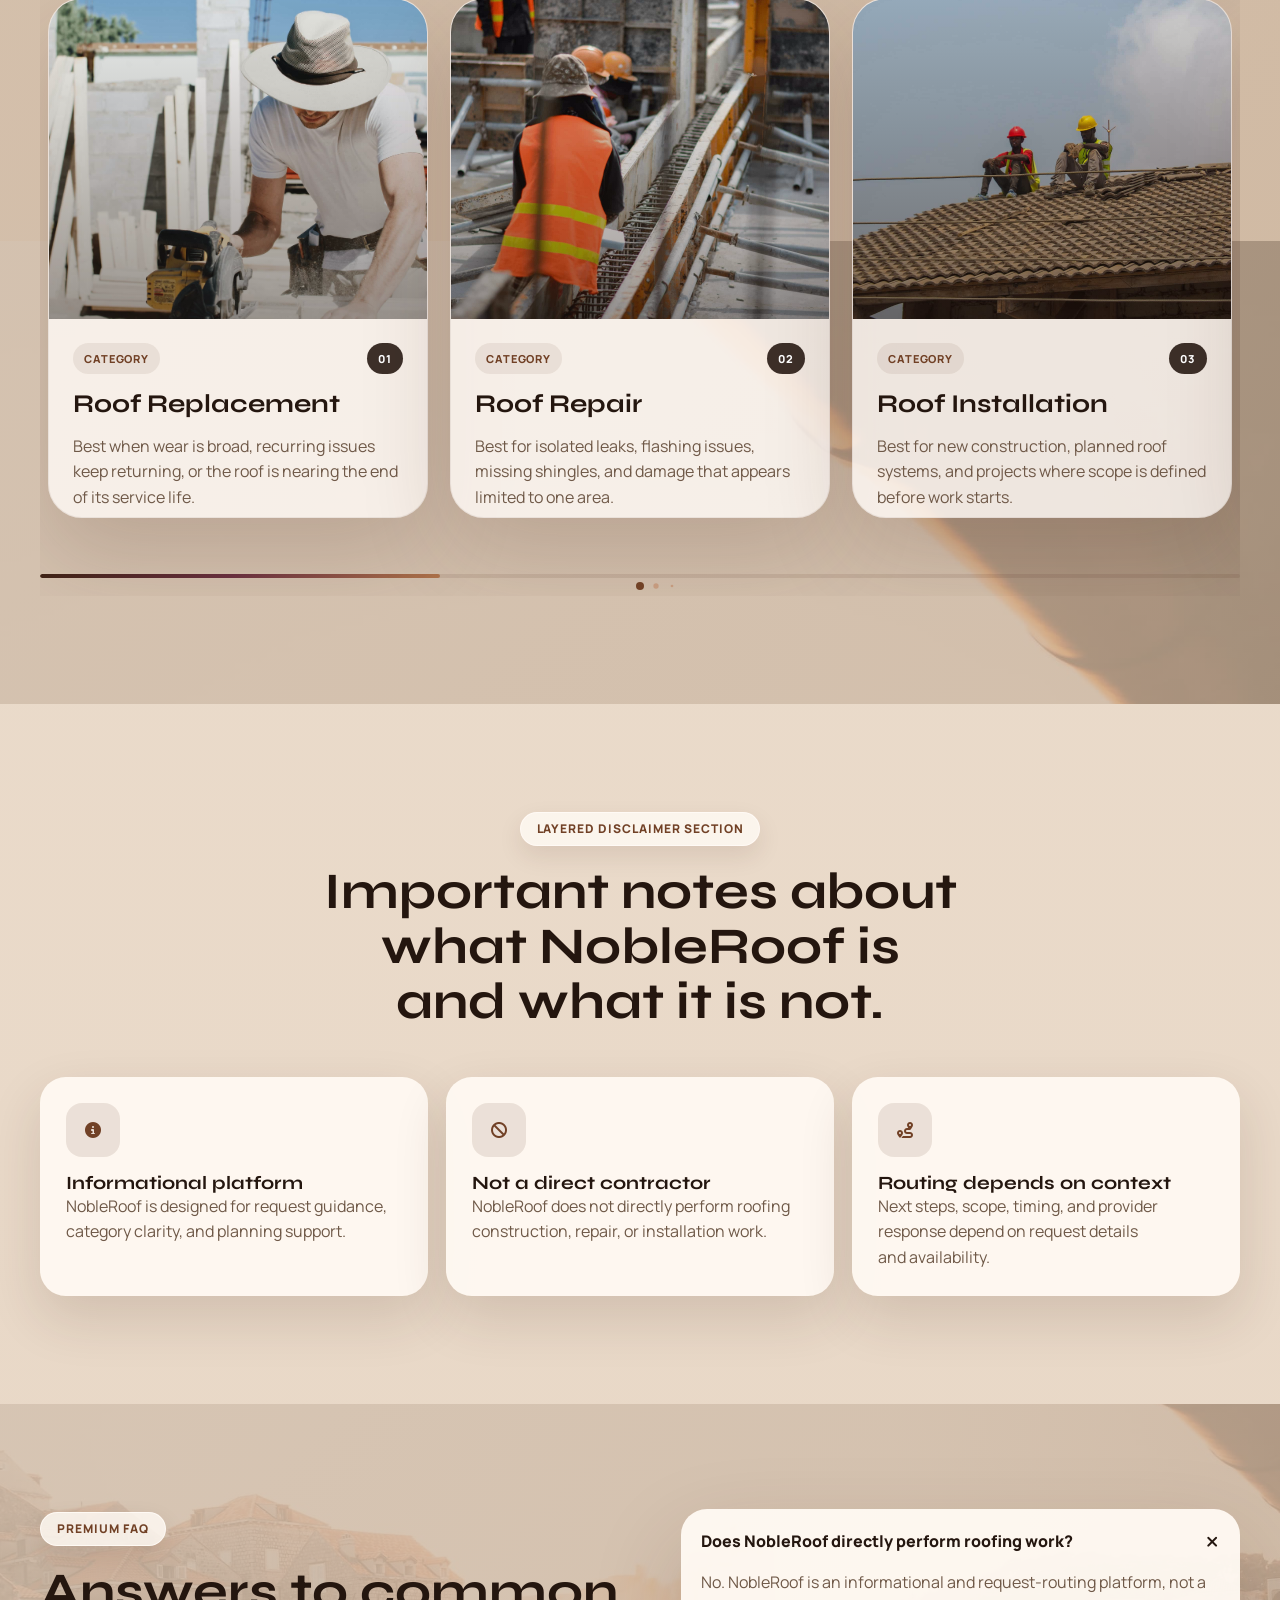
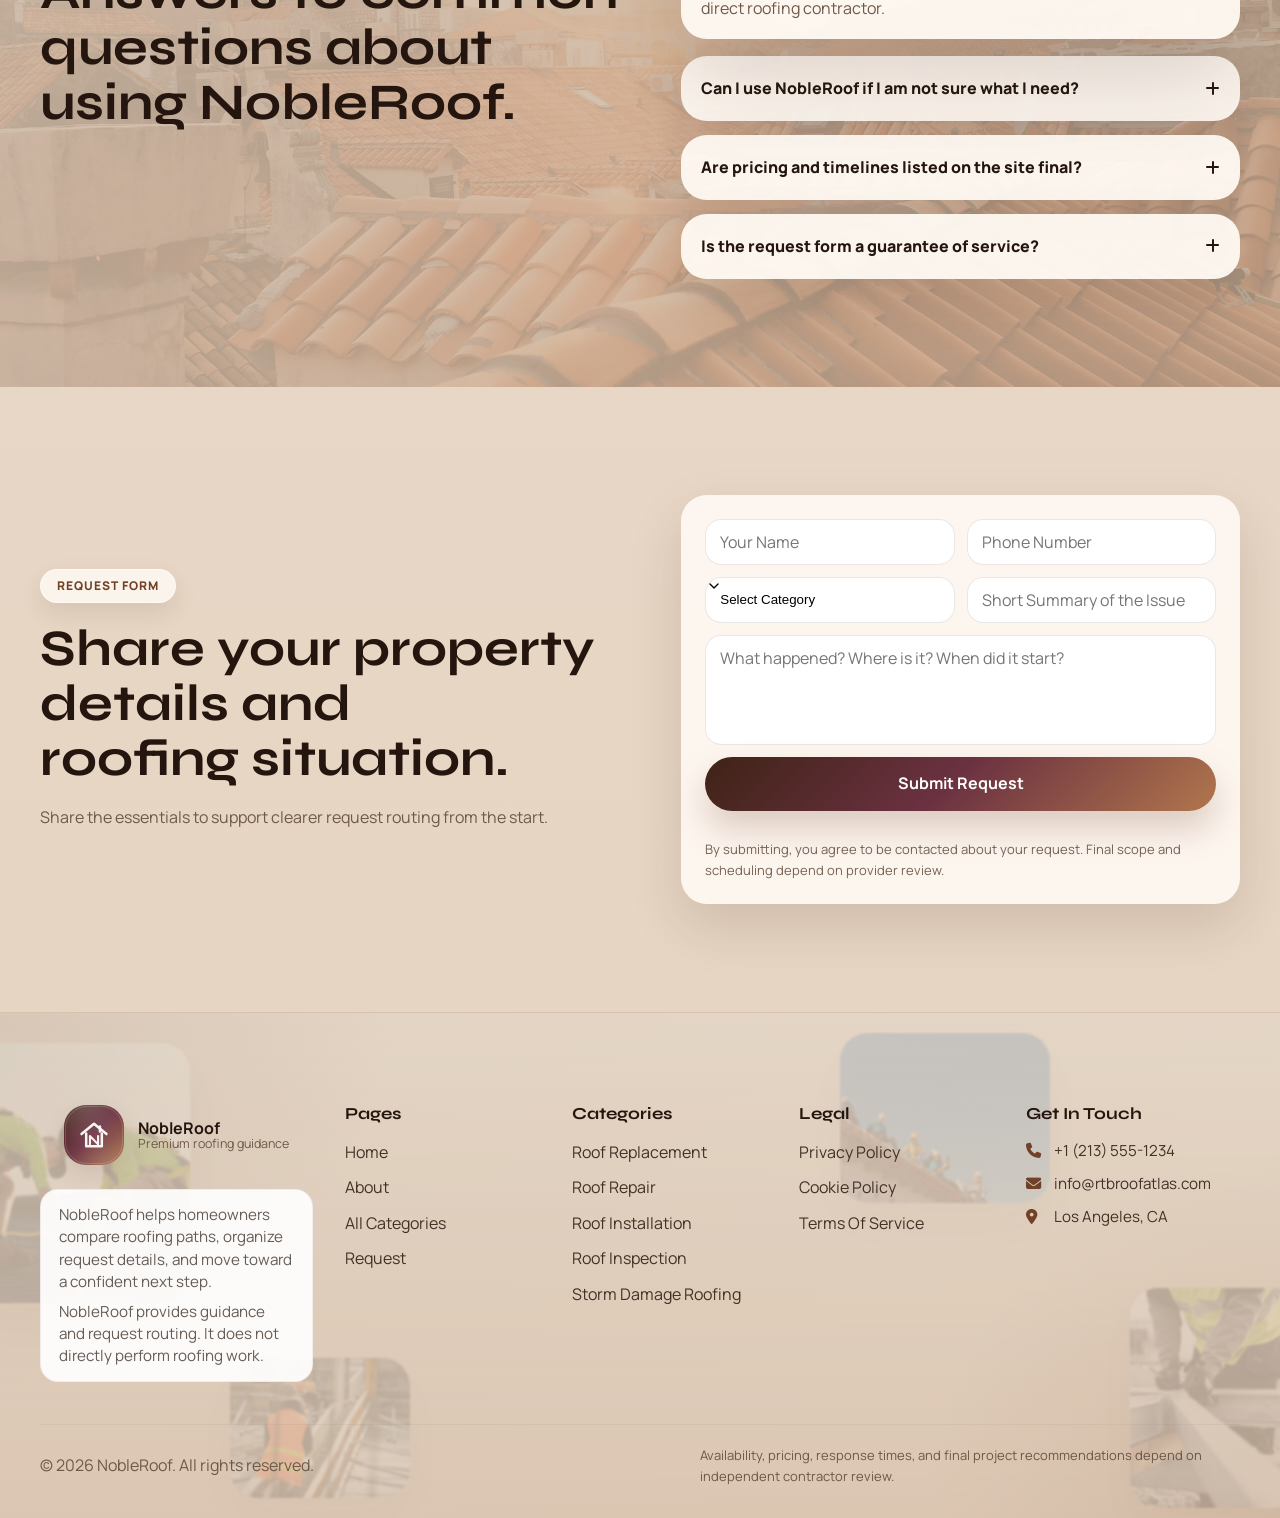
==== commit dcd83ddb: "upd" ====
--- a/index.html
+++ b/index.html
@@ -8,7 +8,13 @@
   <meta name="description"
     content="NobleRoof is a roofing guidance and request-routing platform designed to help homeowners explore replacement, repair, inspection, installation, and storm-related categories." />
 
-  <link rel="icon" type="image/svg+xml" href="assets/images/global/favicon.svg" />
+	  <link rel="icon" href="favicon.ico" sizes="any" />
+	  <link rel="icon" type="image/svg+xml" href="assets/images/global/favicon.svg" />
+	  <link rel="icon" type="image/png" sizes="32x32" href="assets/images/global/favicon-32x32.png" />
+	  <link rel="icon" type="image/png" sizes="16x16" href="assets/images/global/favicon-16x16.png" />
+	  <link rel="apple-touch-icon" sizes="180x180" href="assets/images/global/apple-touch-icon.png" />
+	  <link rel="manifest" href="assets/images/global/site.webmanifest" />
+	  <meta name="theme-color" content="#3F2316" />
   <link rel="preconnect" href="https://fonts.googleapis.com" />
   <link rel="preconnect" href="https://fonts.gstatic.com" crossorigin />
   <link
--- a/assets/css/home.css
+++ b/assets/css/home.css
@@ -686,10 +686,26 @@
     background: rgba(255, 255, 255, 0.92);
     padding: 12px 14px;
     min-height: 46px;
+    height: 46px;
+    line-height: 1.25;
+    display: block;
 }
 
 .contact-form textarea.form-control {
     min-height: 110px;
+    height: auto;
+}
+
+.contact-form select.form-control {
+    appearance: none;
+    -webkit-appearance: none;
+    -moz-appearance: none;
+    padding-right: 52px;
+    background-image: url('data:image/svg+xml;charset=UTF-8,%3csvg xmlns="http://www.w3.org/2000/svg" viewBox="0 0 24 24" fill="none" stroke="currentColor" stroke-width="2" stroke-linecap="round" stroke-linejoin="round"%3e%3cpolyline points="6 9 12 15 18 9"%3e%3c/polyline%3e%3c/svg%3e');
+    background-repeat: no-repeat;
+    background-position: right 16px 50%;
+    background-size: 16px;
+    cursor: pointer;
 }
 
 .faq-grid {
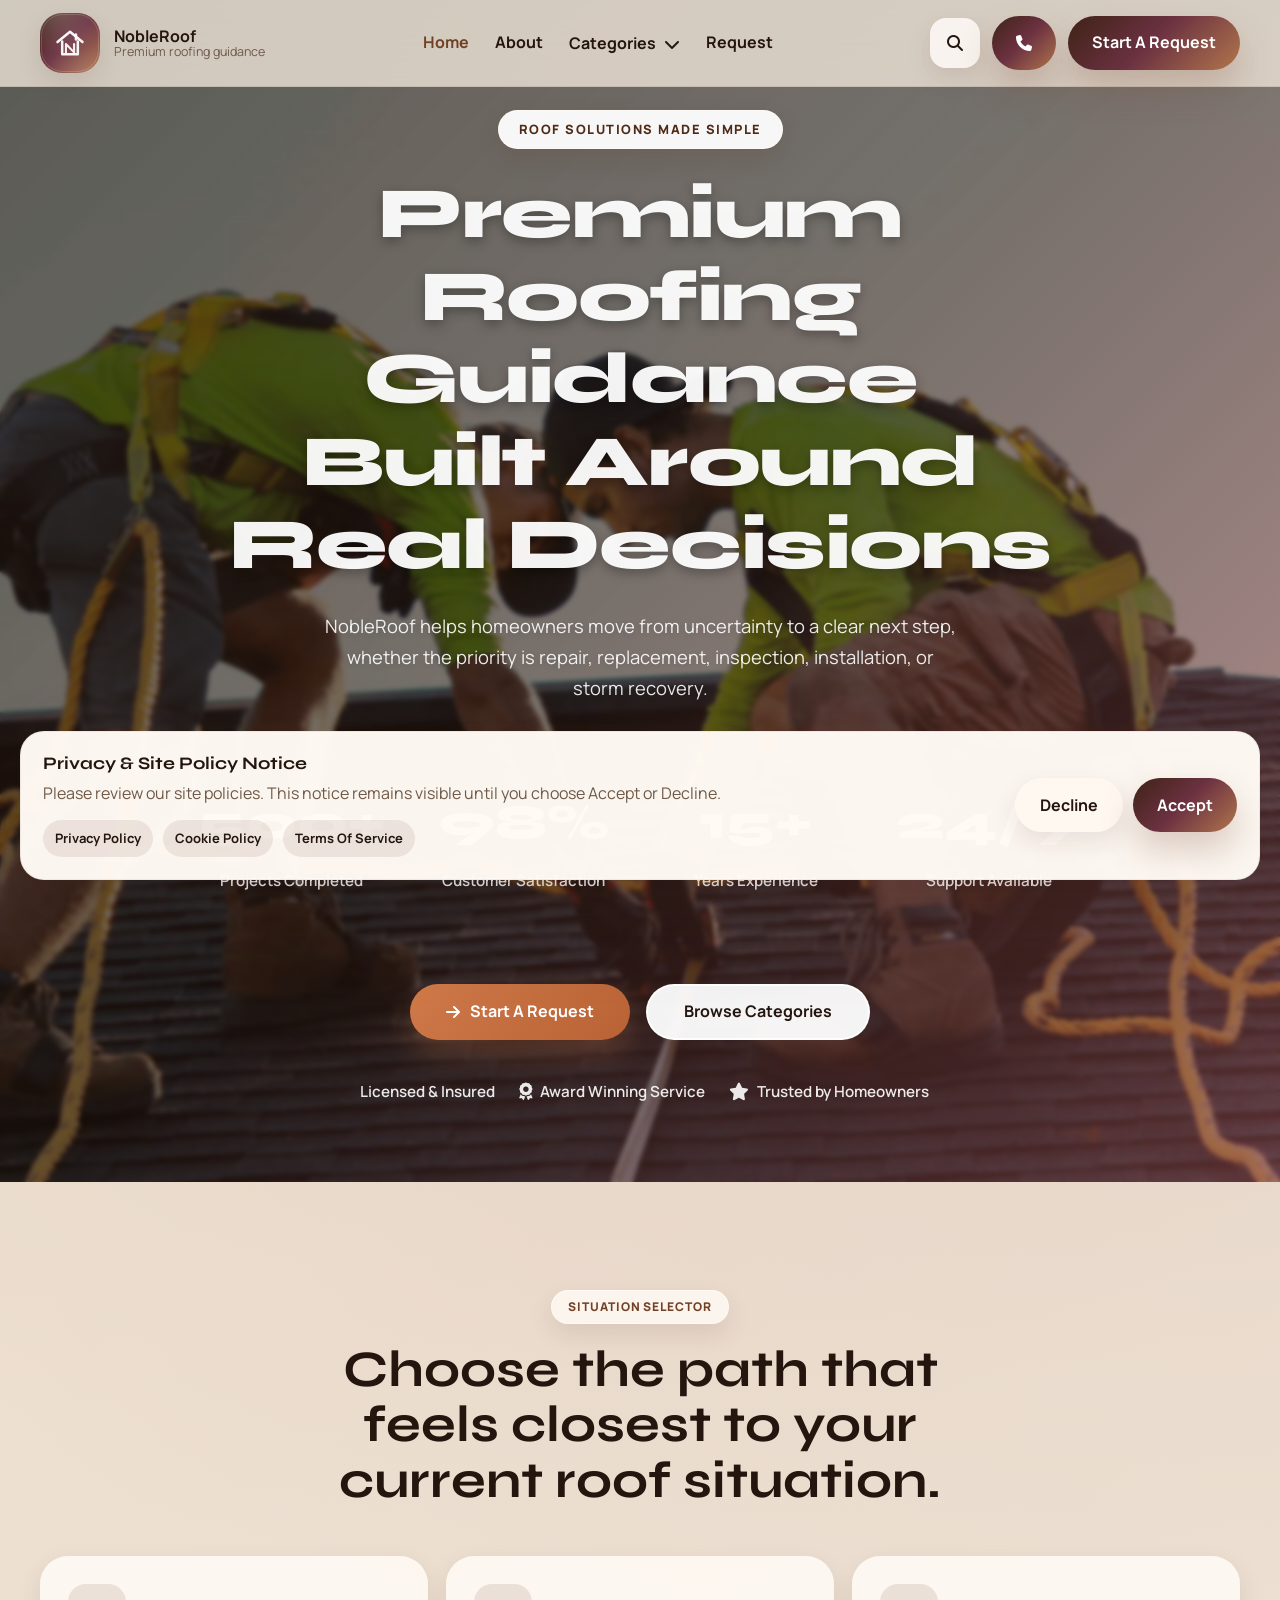
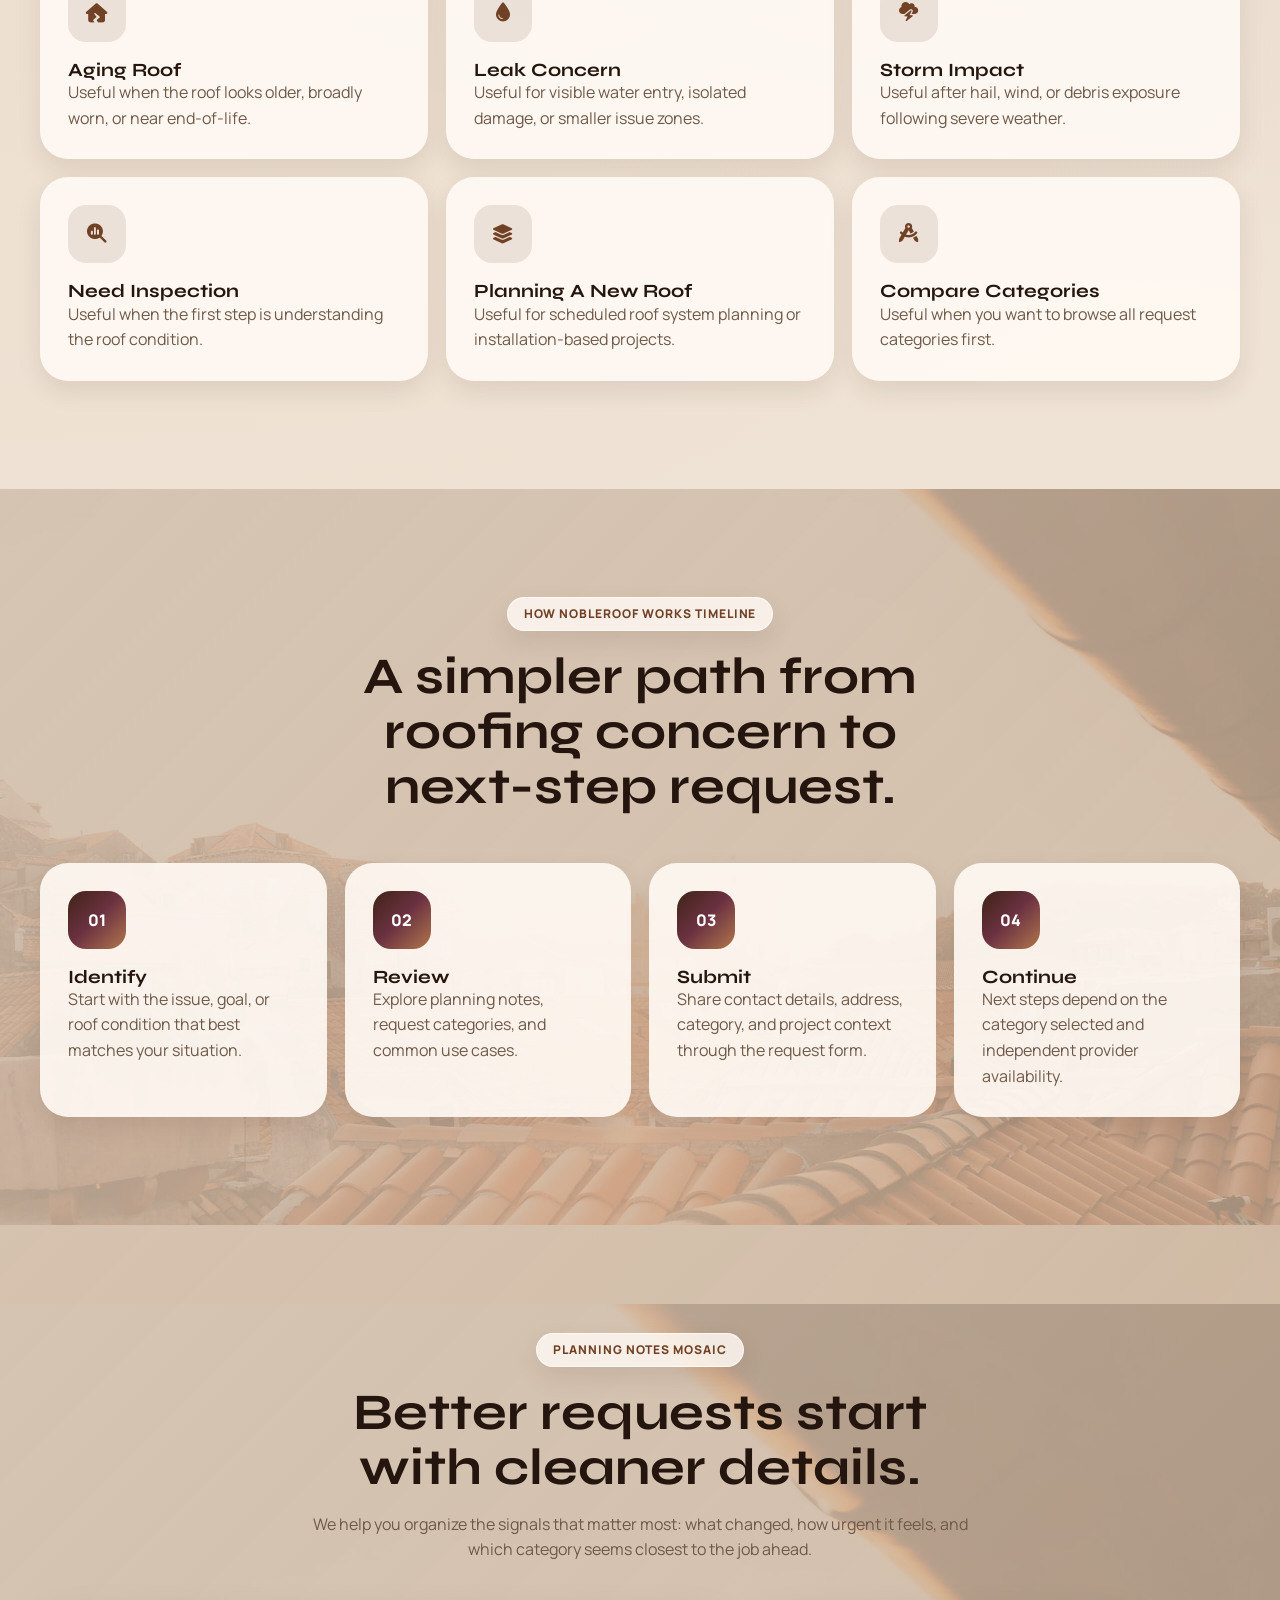
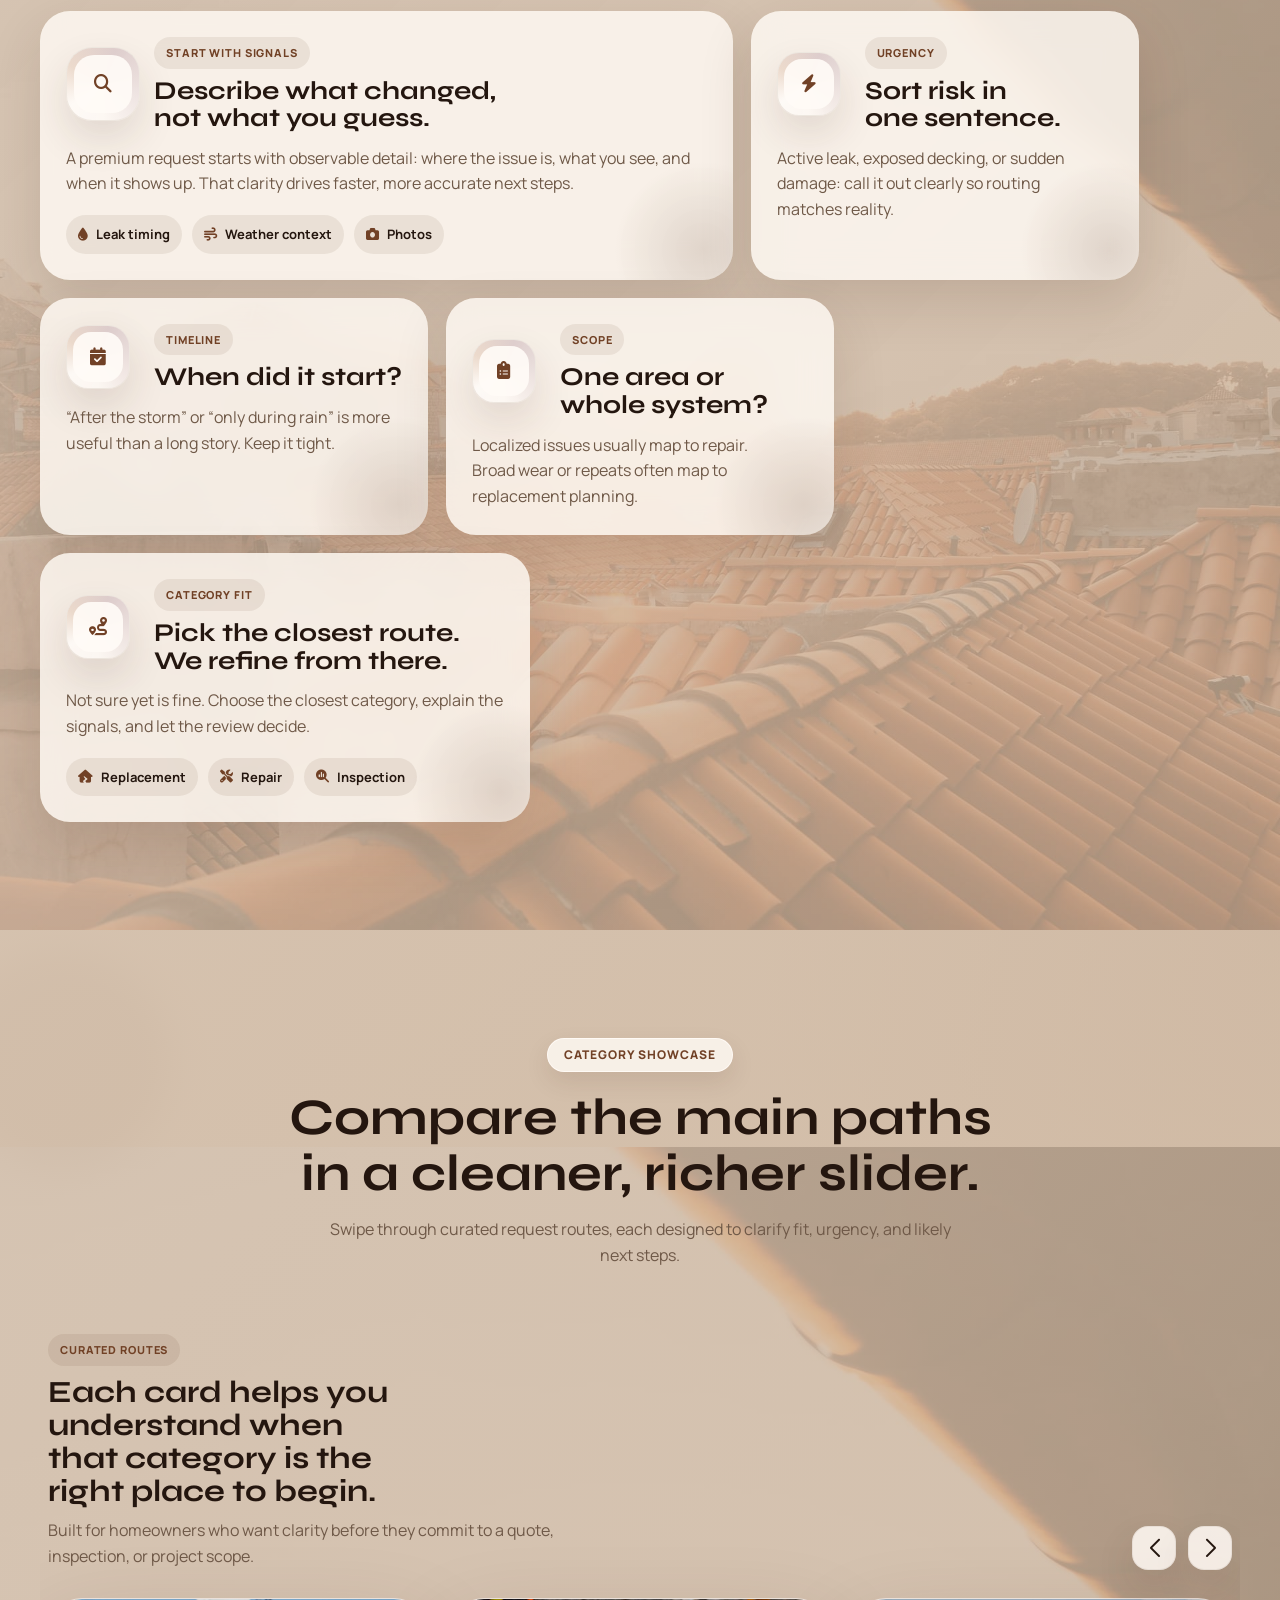
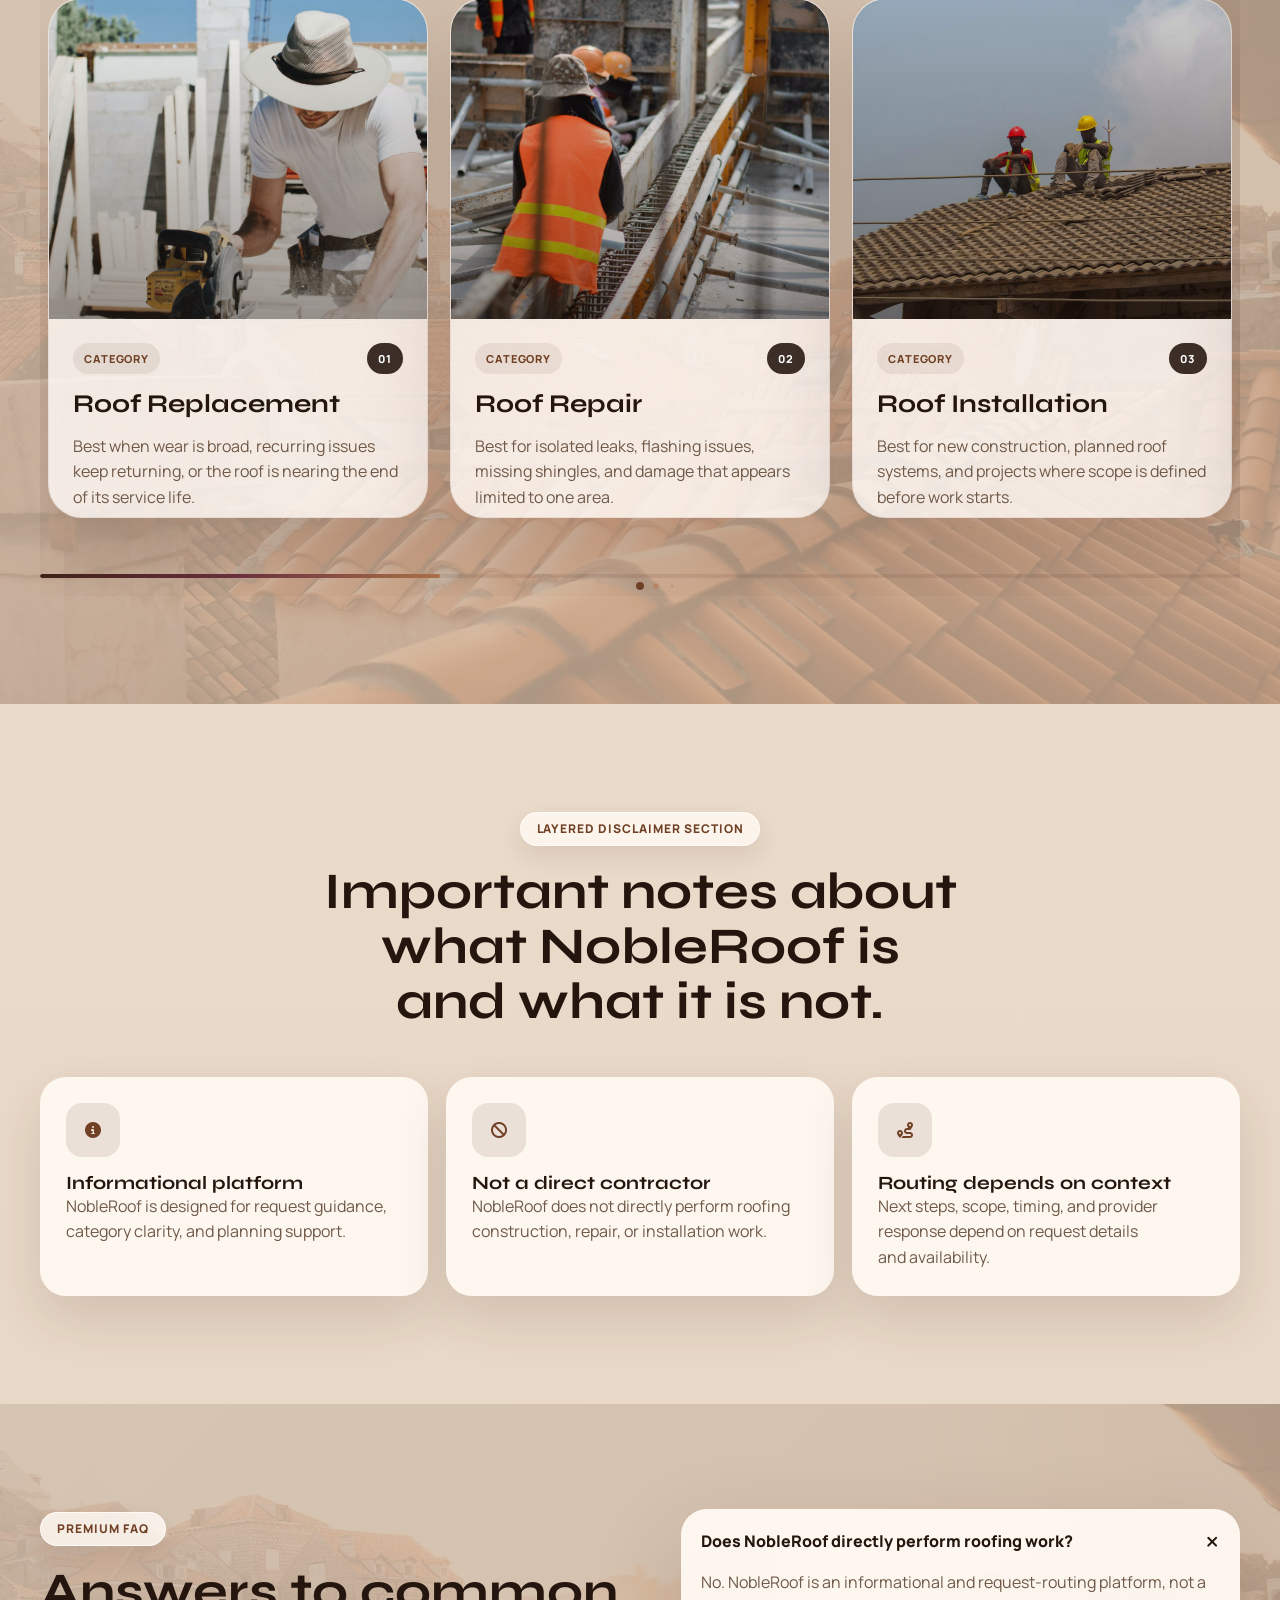
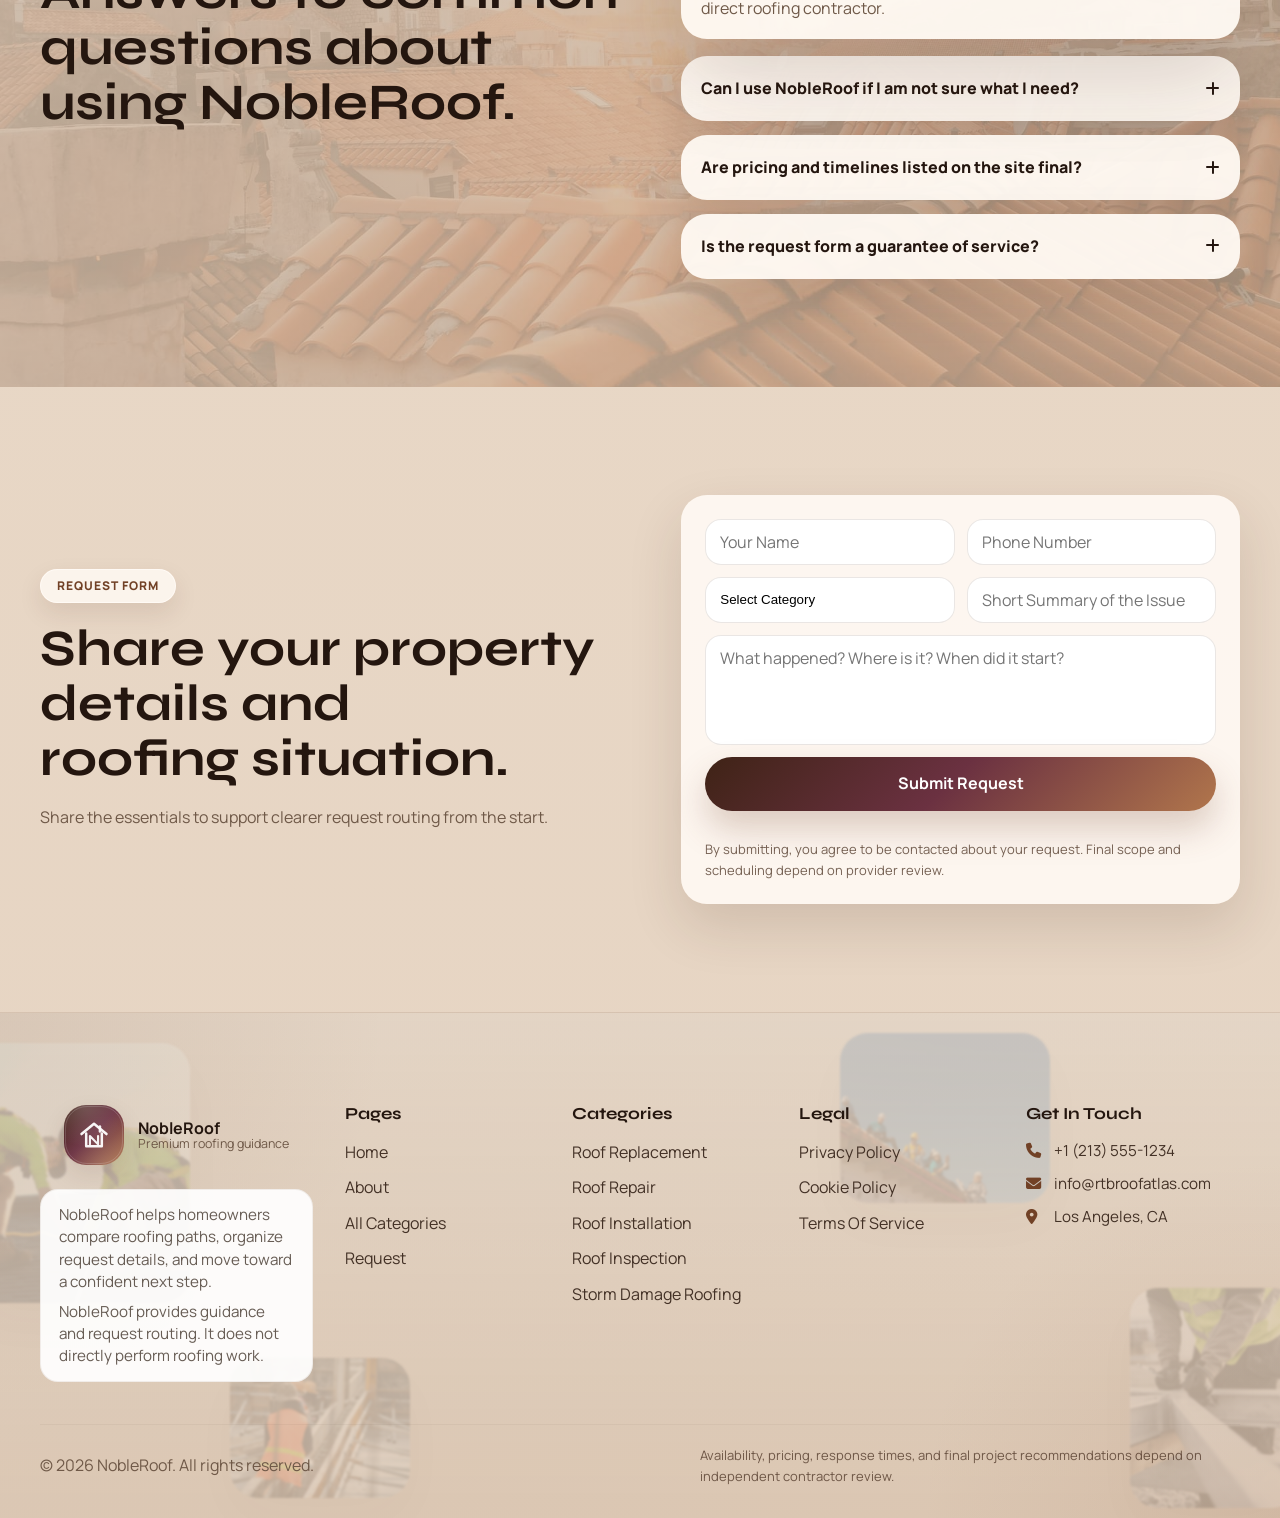
==== commit feec583f: "upd" ====
--- a/index.html
+++ b/index.html
@@ -88,7 +88,7 @@
       <a href="roof-installation.html"><i class="fa-solid fa-layer-group"></i> Roof Installation</a>
       <a href="roof-inspection.html"><i class="fa-solid fa-magnifying-glass-chart"></i> Roof Inspection</a>
       <a href="storm-damage-roofing.html"><i class="fa-solid fa-cloud-bolt"></i> Storm Damage Roofing</a>
-      <a href="contact.html"><i class="fa-solid fa-envelope"></i> Request</a>
+	      <a href="contact.html#request-form"><i class="fa-solid fa-envelope"></i> Request</a>
 
       <div class="mobile-menu-footer">
         <div class="mobile-menu-contact">
--- a/assets/css/global.css
+++ b/assets/css/global.css
@@ -1208,6 +1208,17 @@
 body.search-open,
 body.form-modal-open {
     overflow: hidden;
+}
+
+/* Anchor offsets so fixed header doesn't cover target sections */
+#request-form {
+    scroll-margin-top: 110px;
+}
+
+@media (max-width: 767px) {
+    #request-form {
+        scroll-margin-top: 92px;
+    }
 }
 
 .contact-form .is-error {
--- a/assets/css/home.css
+++ b/assets/css/home.css
@@ -700,12 +700,13 @@
     appearance: none;
     -webkit-appearance: none;
     -moz-appearance: none;
-    padding-right: 52px;
-    background-image: url('data:image/svg+xml;charset=UTF-8,%3csvg xmlns="http://www.w3.org/2000/svg" viewBox="0 0 24 24" fill="none" stroke="currentColor" stroke-width="2" stroke-linecap="round" stroke-linejoin="round"%3e%3cpolyline points="6 9 12 15 18 9"%3e%3c/polyline%3e%3c/svg%3e');
-    background-repeat: no-repeat;
-    background-position: right 16px 50%;
-    background-size: 16px;
+    padding-right: 14px;
+    background-image: none;
     cursor: pointer;
+}
+
+.contact-form select.form-control::-ms-expand {
+    display: none;
 }
 
 .faq-grid {
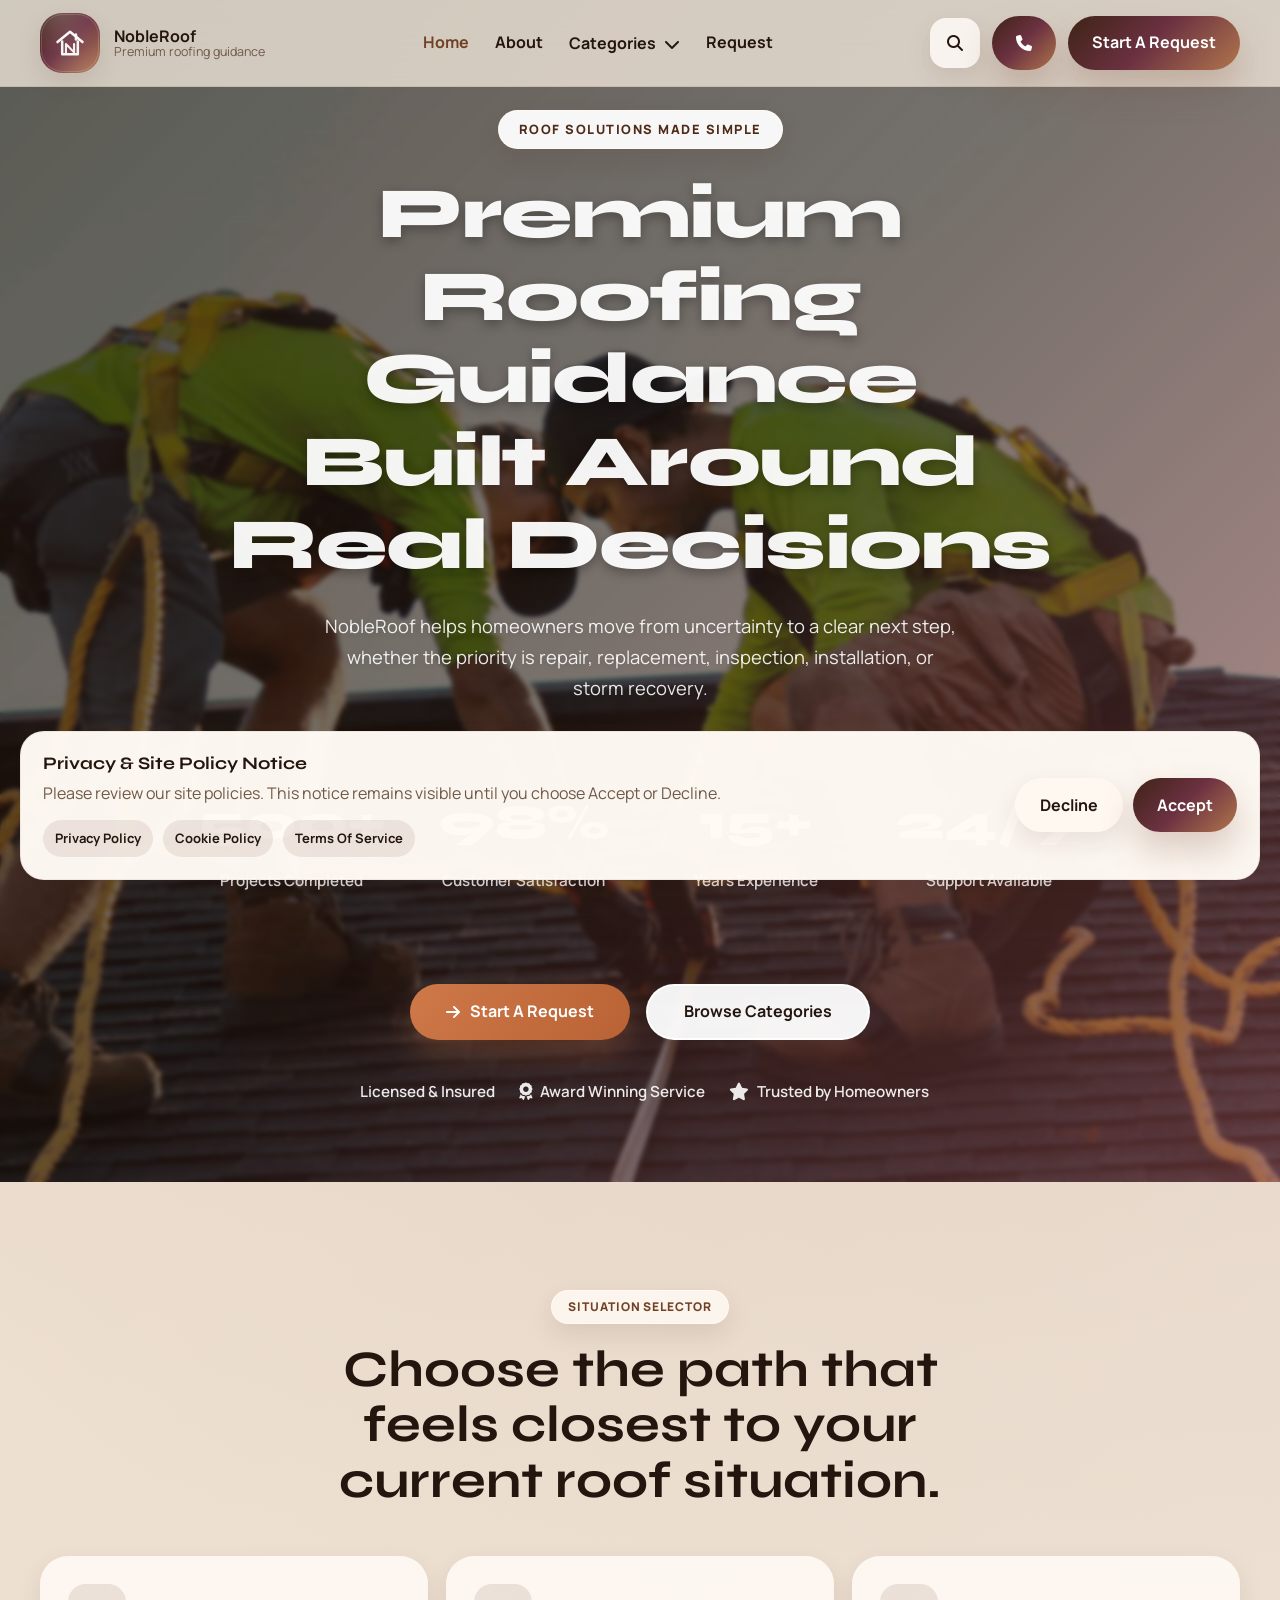
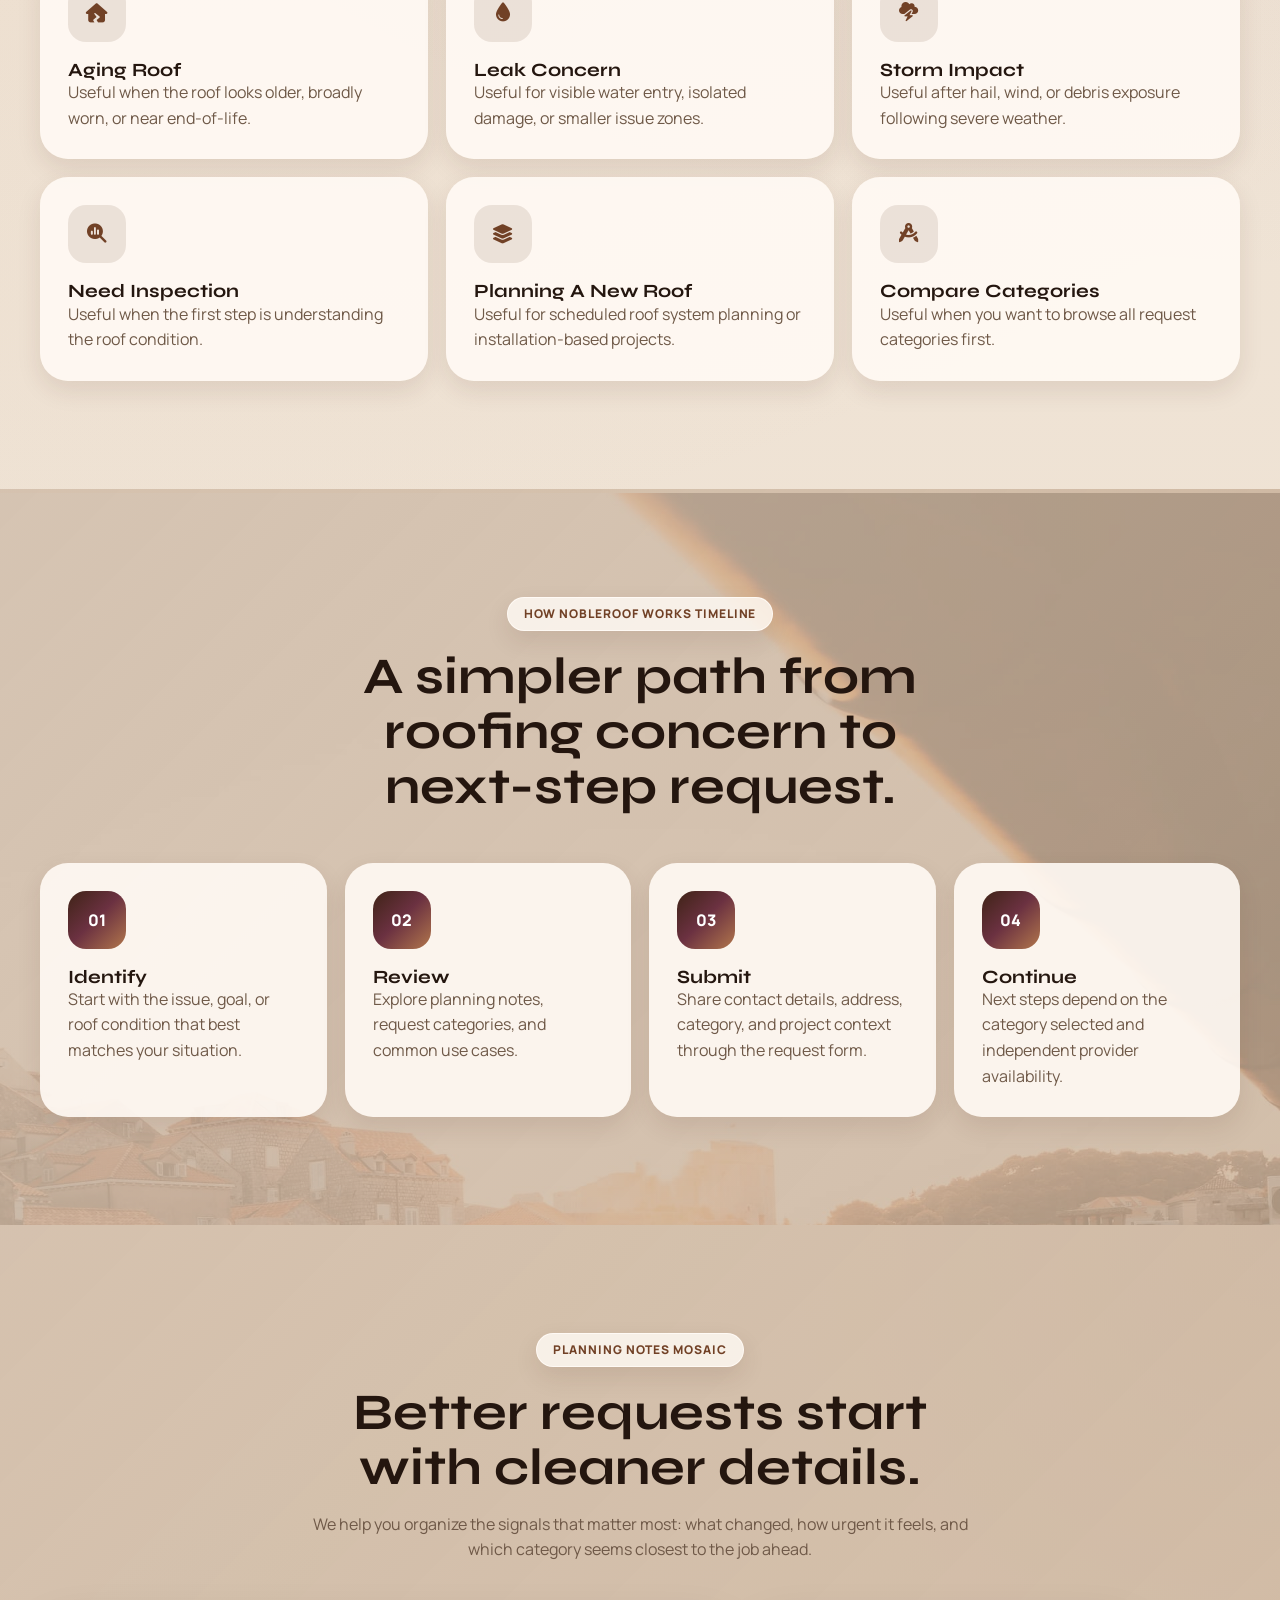
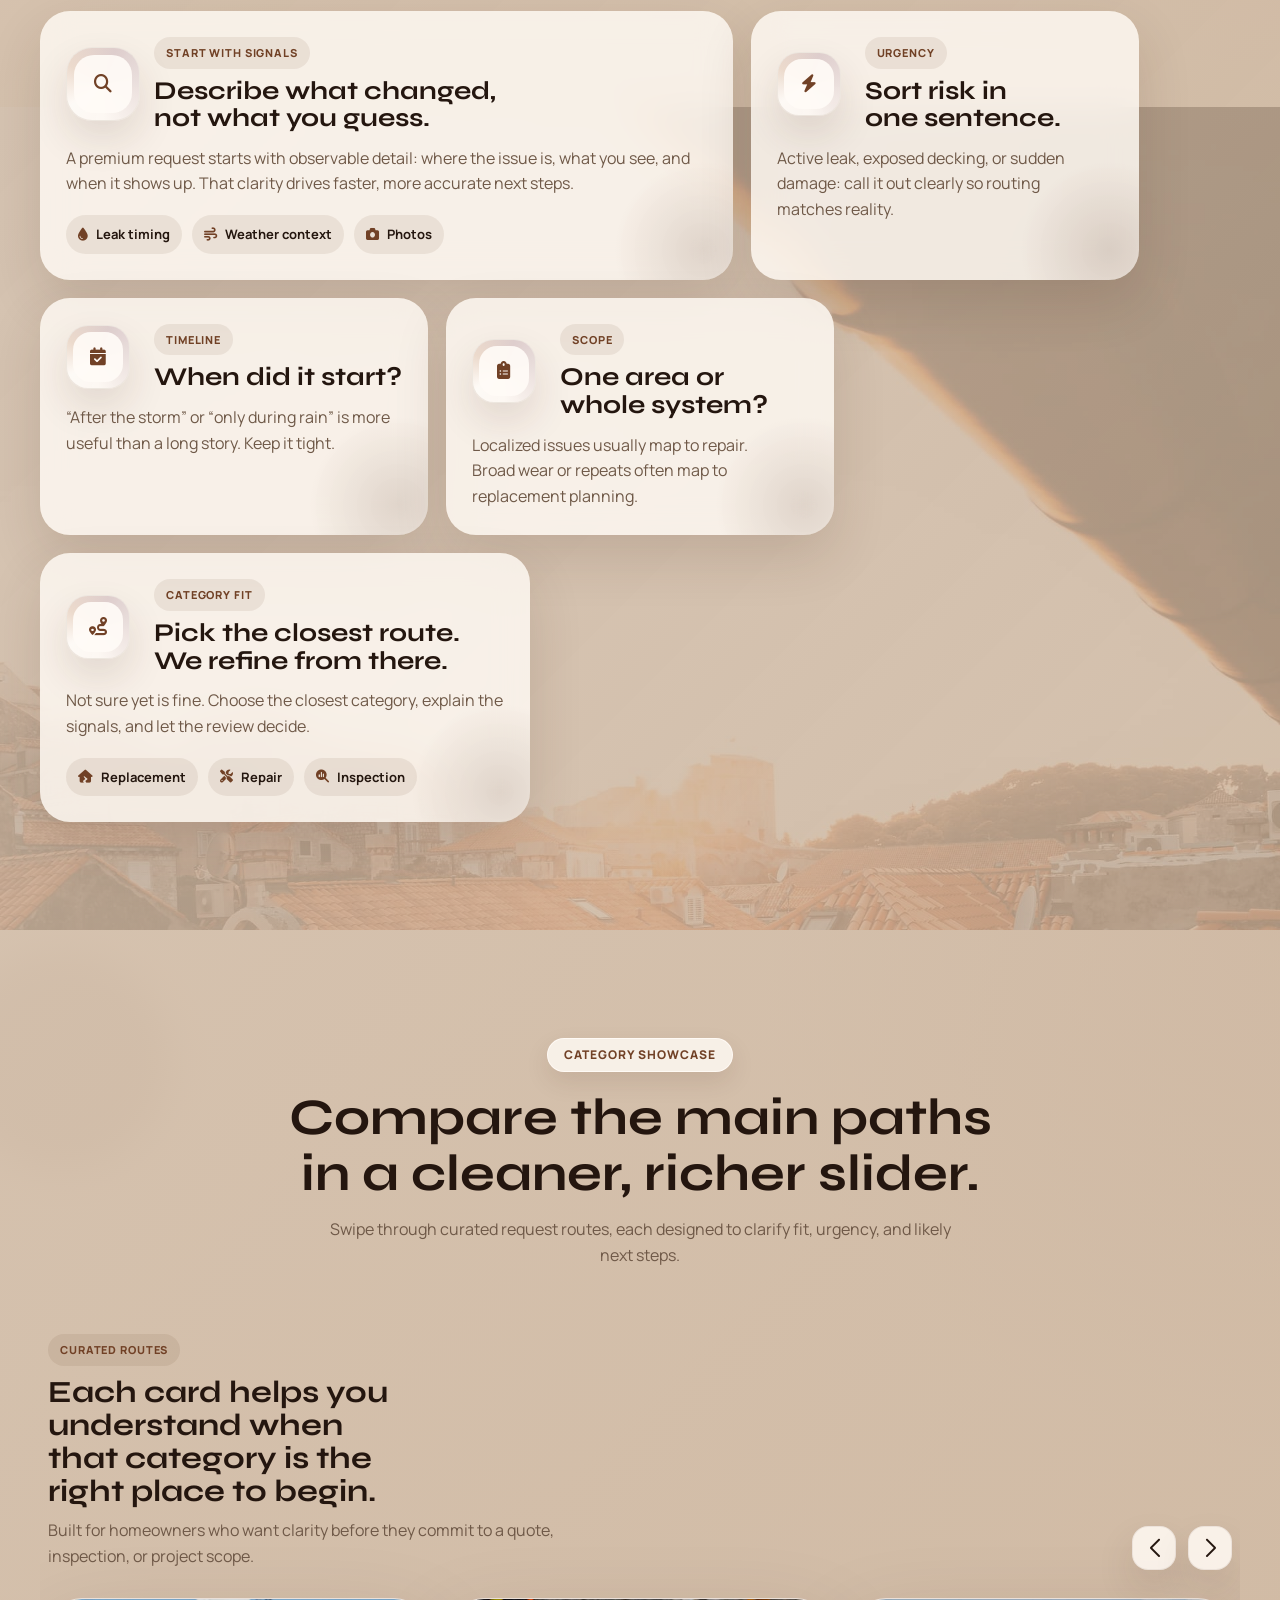
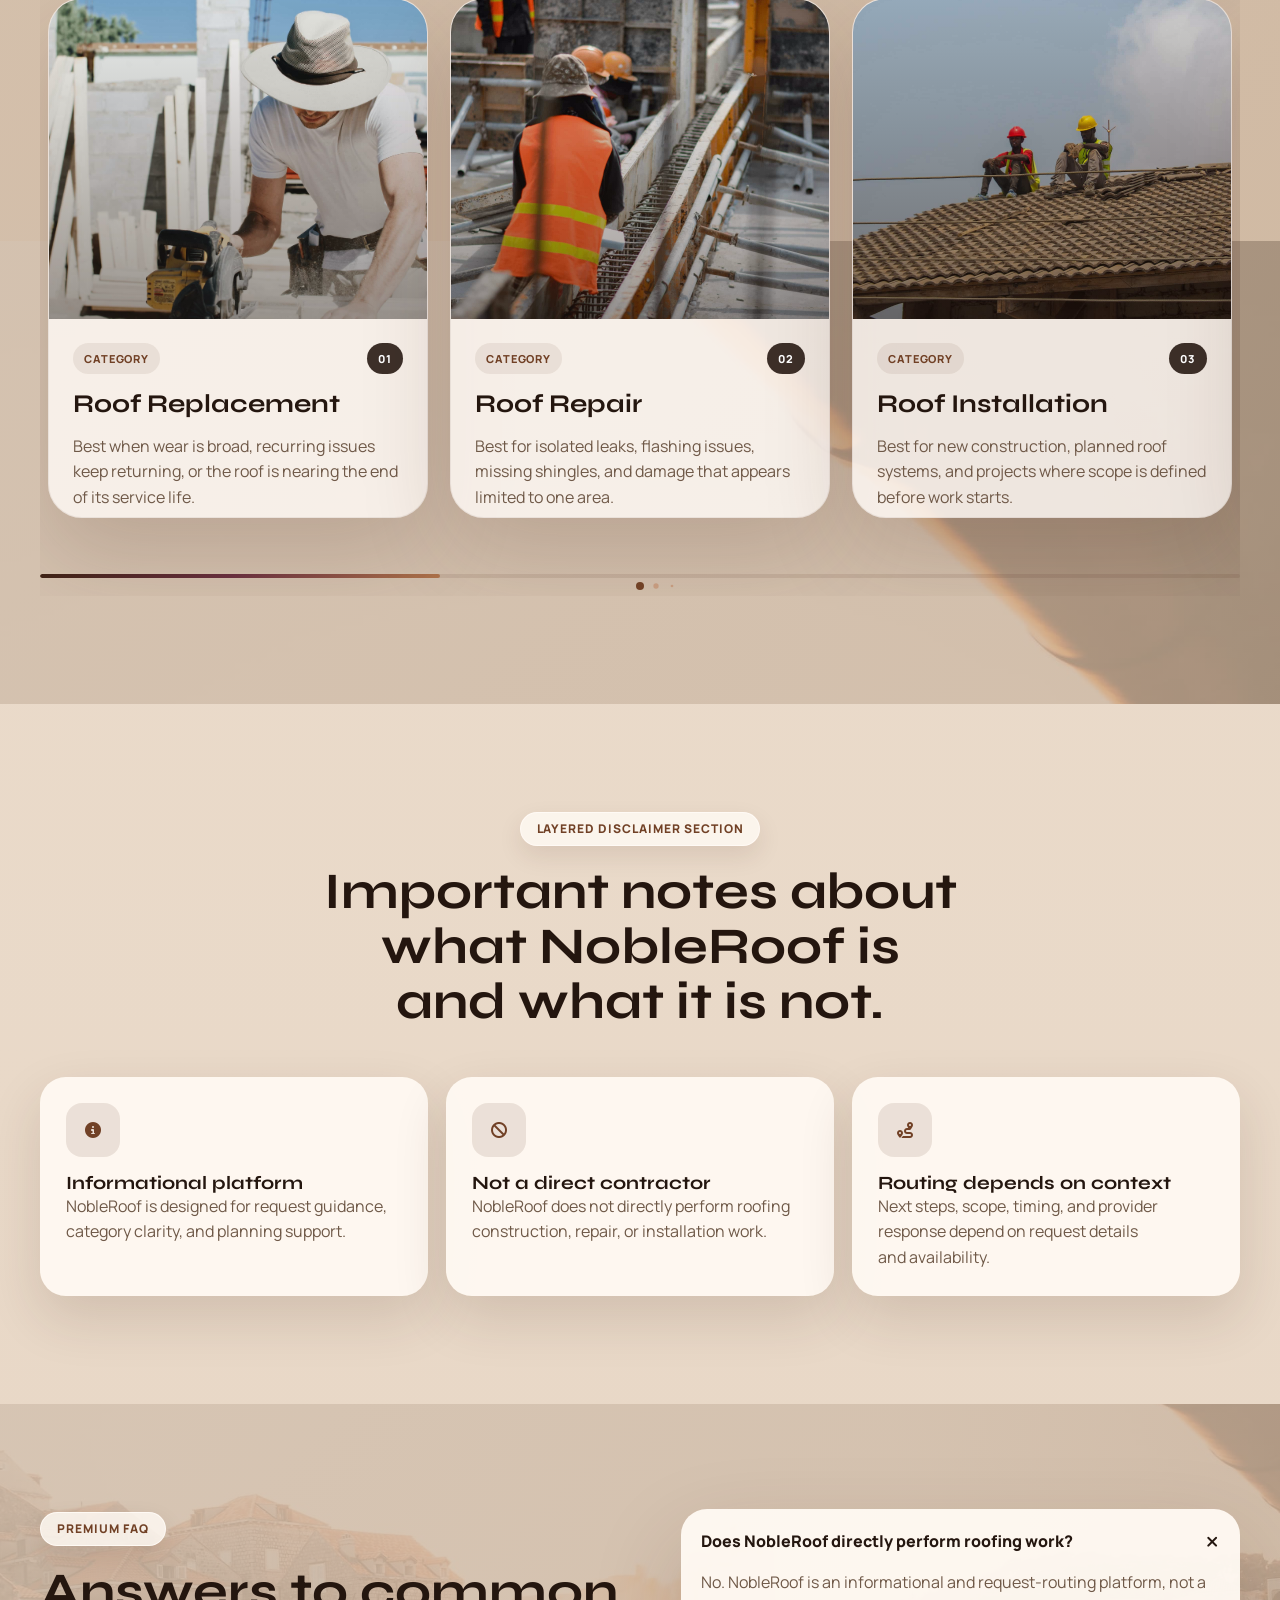
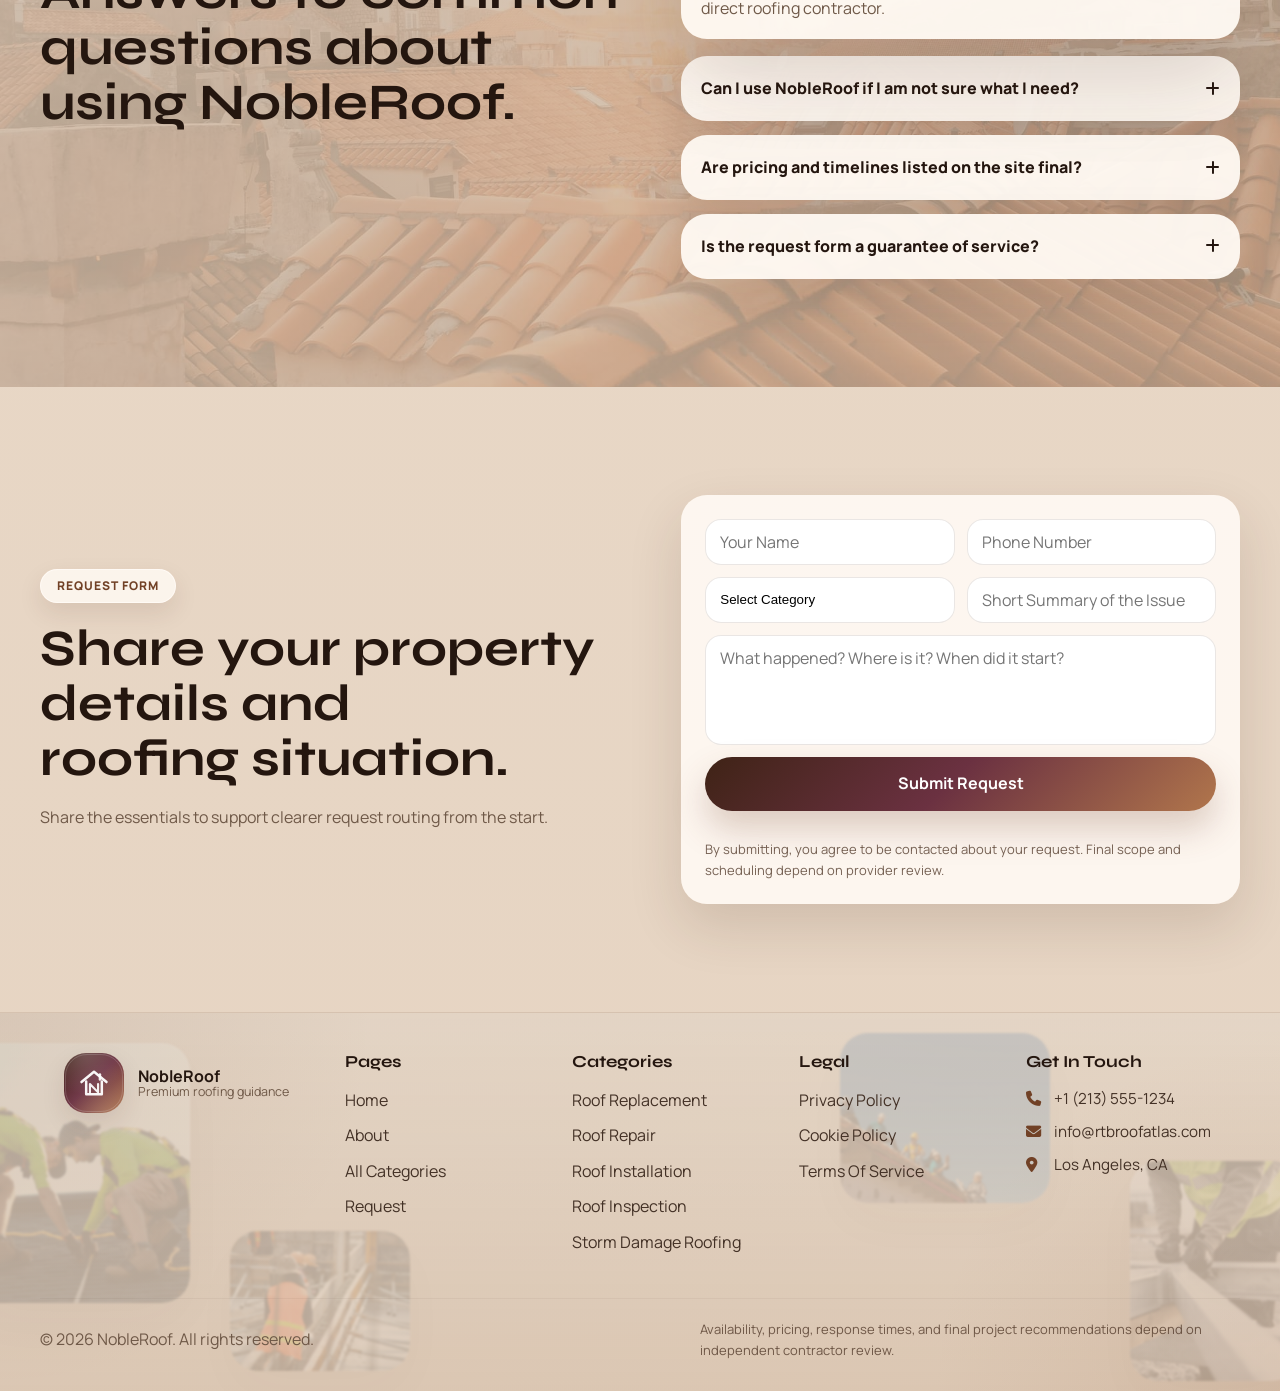
==== commit c7237dc0: "upd" ====
--- a/index.html
+++ b/index.html
@@ -638,23 +638,14 @@
   <footer class="site-footer">
     <div class="container footer-grid">
       <div class="footer-section footer-brand">
-        <a href="index.html" class="logo footer-logo">
-          <span class="logo-mark"><img class="logo-mark__img" src="assets/images/global/logo-mark.svg" alt="" aria-hidden="true" /></span>
-          <span class="logo-text">
-            <strong>NobleRoof</strong>
-            <span>Premium roofing guidance</span>
-          </span>
-        </a>
-
-                <div class="footer-brand__panel">
-                    <p>
-                        NobleRoof helps homeowners compare roofing paths, organize request details, and move toward a confident next step.
-                    </p>
-                    <p>
-                        NobleRoof provides guidance and request routing. It does not directly perform roofing work.
-                    </p>
-                </div>
-            </div>
+	        <a href="index.html" class="logo footer-logo">
+	          <span class="logo-mark"><img class="logo-mark__img" src="assets/images/global/logo-mark.svg" alt="" aria-hidden="true" /></span>
+	          <span class="logo-text">
+	            <strong>NobleRoof</strong>
+	            <span>Premium roofing guidance</span>
+	          </span>
+	        </a>
+	            </div>
 
       <div class="footer-section">
         <h4>Pages</h4>
--- a/assets/css/global.css
+++ b/assets/css/global.css
@@ -564,7 +564,7 @@
 .site-footer {
     position: relative;
     overflow: hidden;
-    padding: 92px 0 0;
+    padding: 40px 0 0;
     background: linear-gradient(180deg, rgba(241, 232, 221, 0.72), rgba(224, 204, 185, 0.84));
     border-top: 1px solid rgba(95, 70, 56, 0.08);
 }
@@ -691,7 +691,7 @@
 }
 
 .footer-logo {
-    margin-bottom: 18px;
+    margin-bottom: 0;
 }
 
 .footer-copy {
@@ -1296,10 +1296,28 @@
 
     .footer-brand {
         grid-column: 1 / -1;
+        align-items: flex-start;
     }
 
     .footer-contact {
         grid-column: 1 / -1;
+    }
+
+    .footer-logo {
+        align-self: flex-start;
+        justify-content: flex-start;
+        gap: 12px;
+    }
+
+    .footer-logo .logo-mark {
+        width: 52px;
+        height: 52px;
+        border-radius: 20px;
+    }
+
+    .footer-logo .logo-mark__img {
+        width: 34px;
+        height: 34px;
     }
 
     .footer-floating-bg__img--one,
@@ -1432,10 +1450,28 @@
 
     .footer-brand {
         grid-column: 1;
+        align-items: flex-start;
     }
 
     .footer-contact {
         grid-column: 1;
+    }
+
+    .footer-logo {
+        align-self: flex-start;
+        justify-content: flex-start;
+        gap: 10px;
+    }
+
+    .footer-logo .logo-mark {
+        width: 46px;
+        height: 46px;
+        border-radius: 18px;
+    }
+
+    .footer-logo .logo-mark__img {
+        width: 30px;
+        height: 30px;
     }
 
     .footer-floating-bg__img {
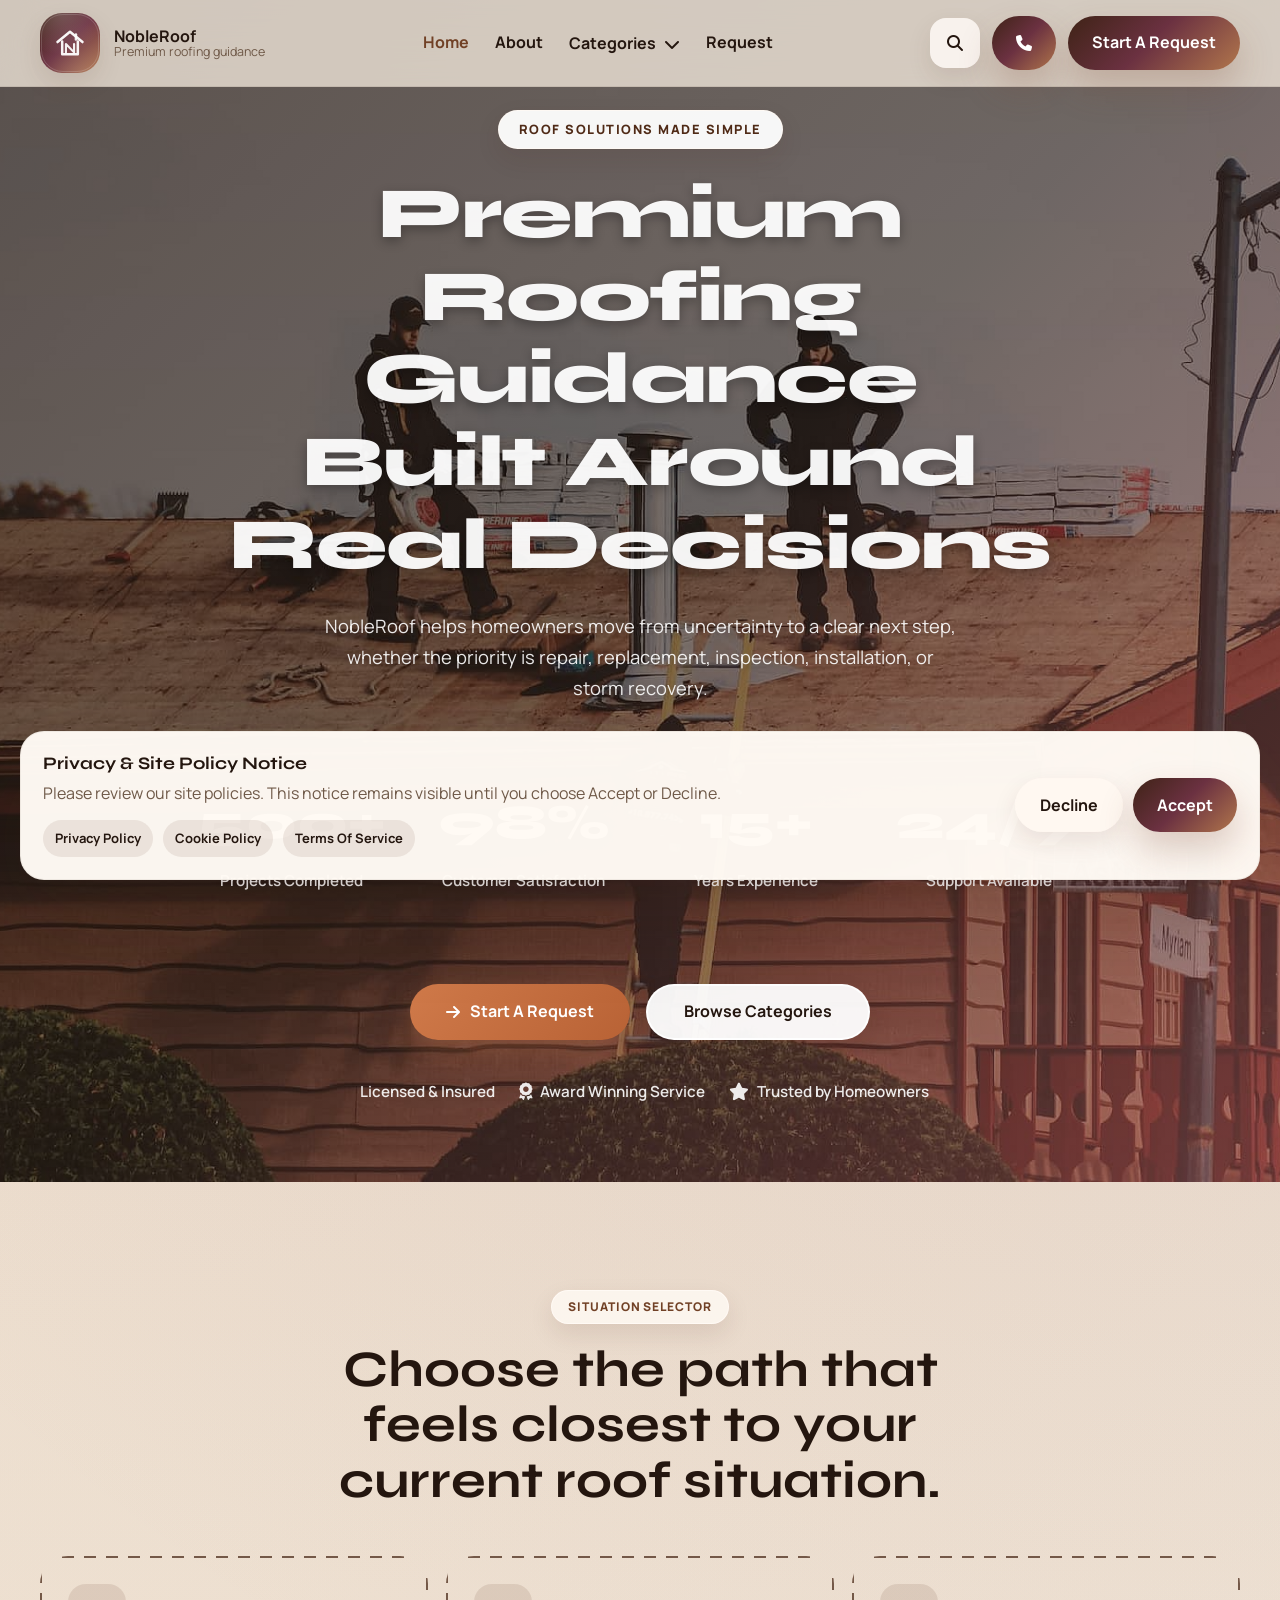
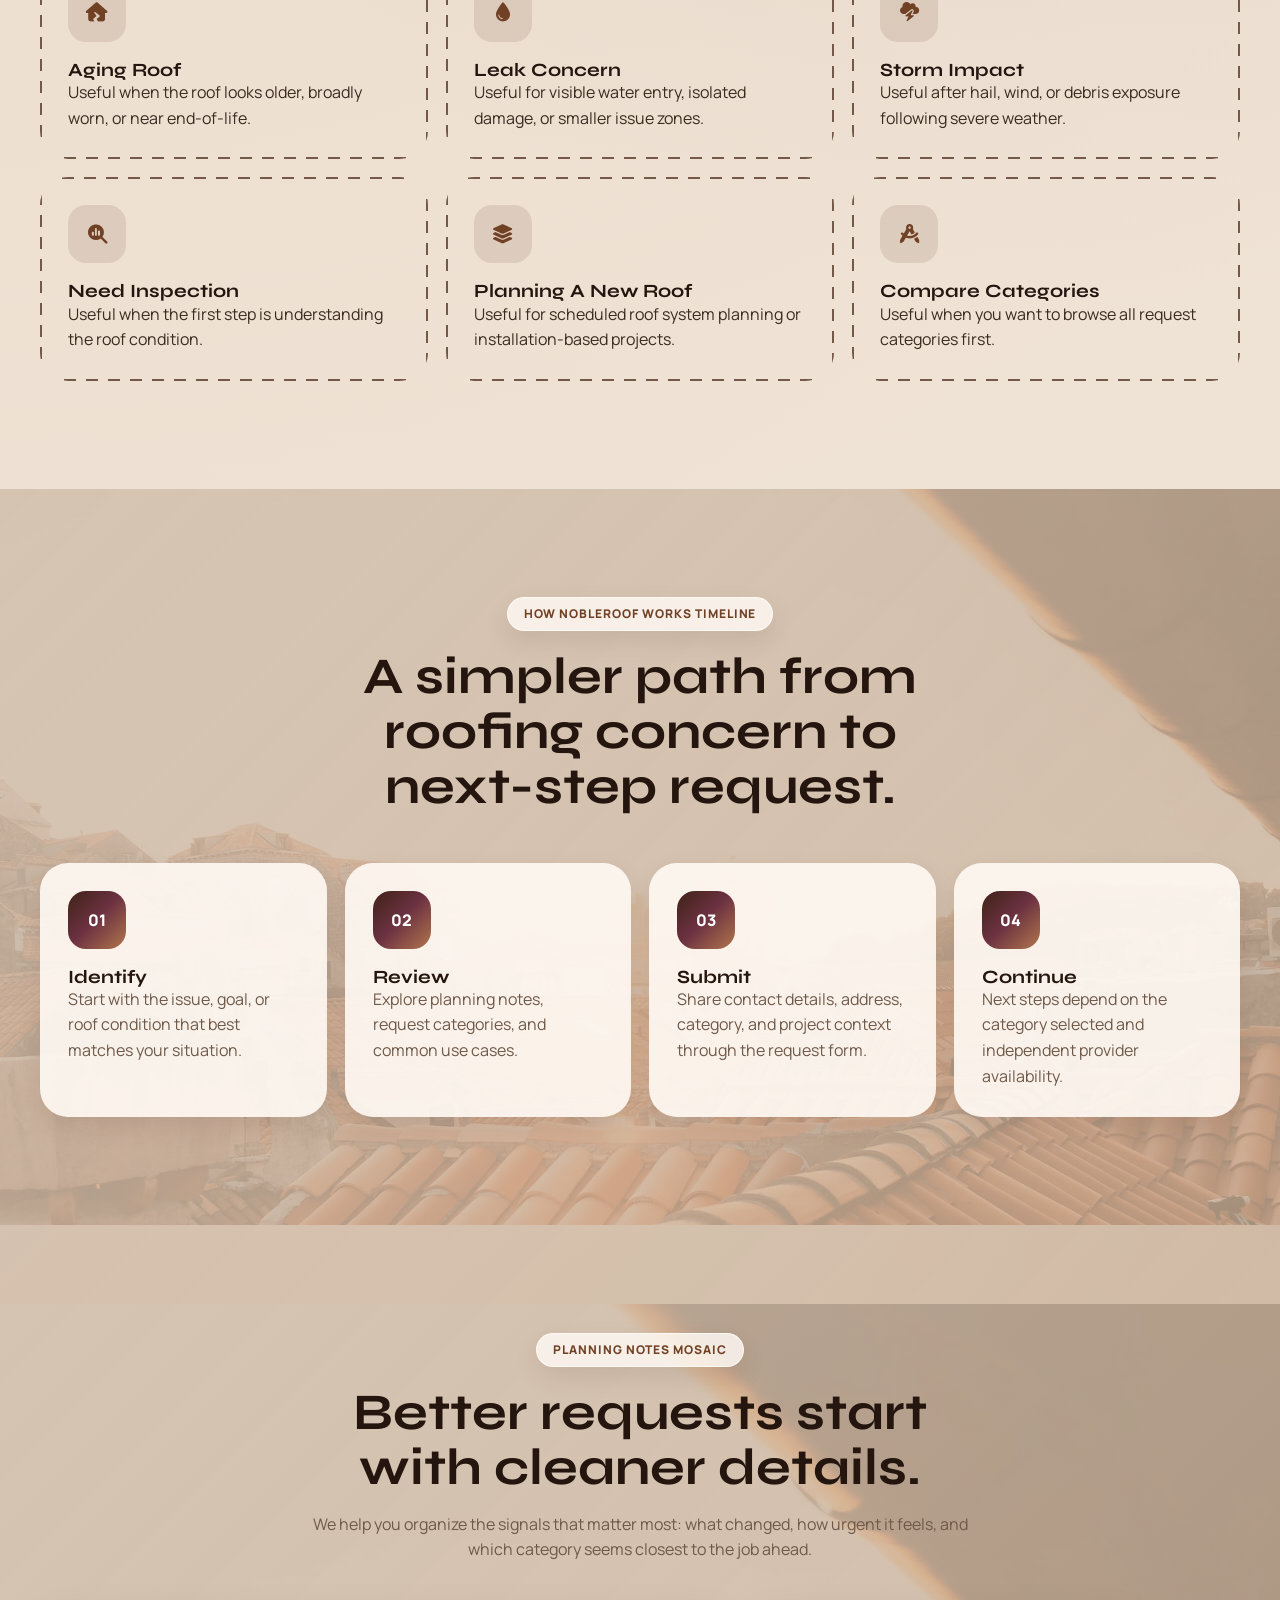
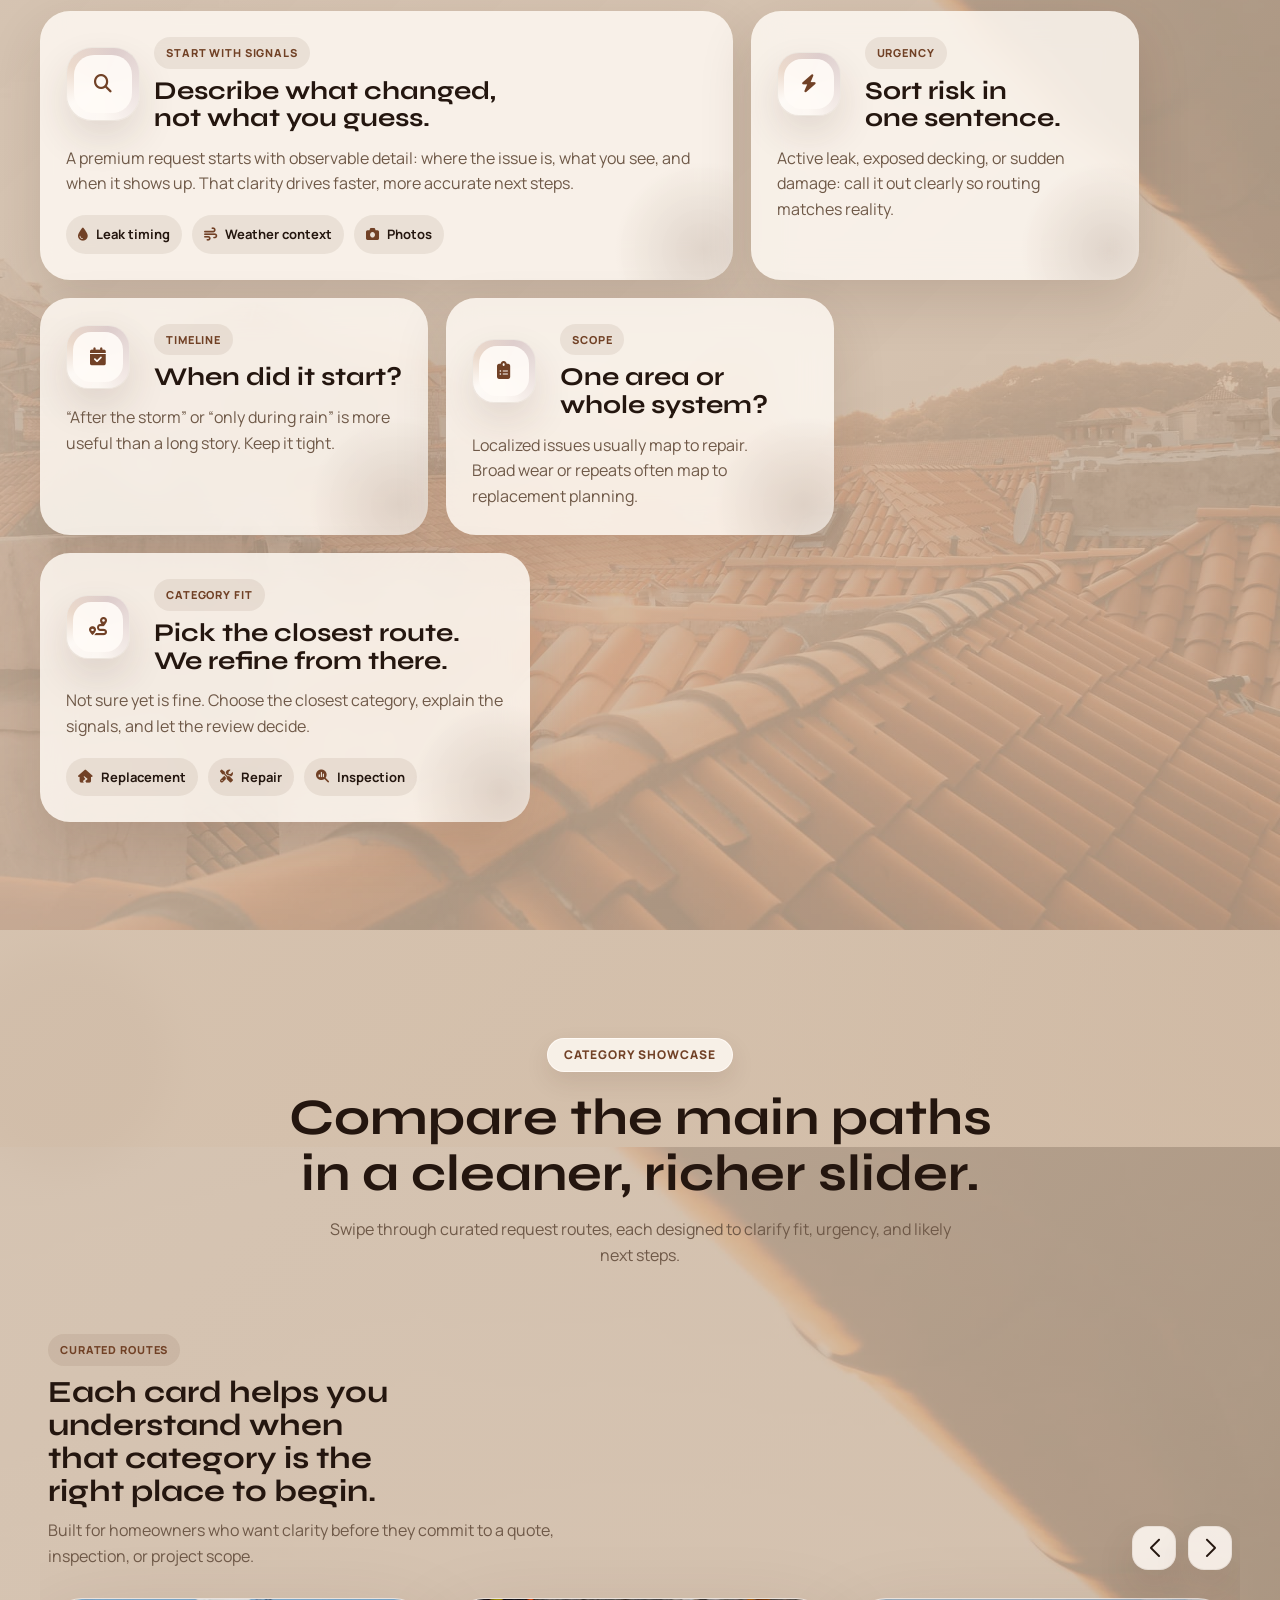
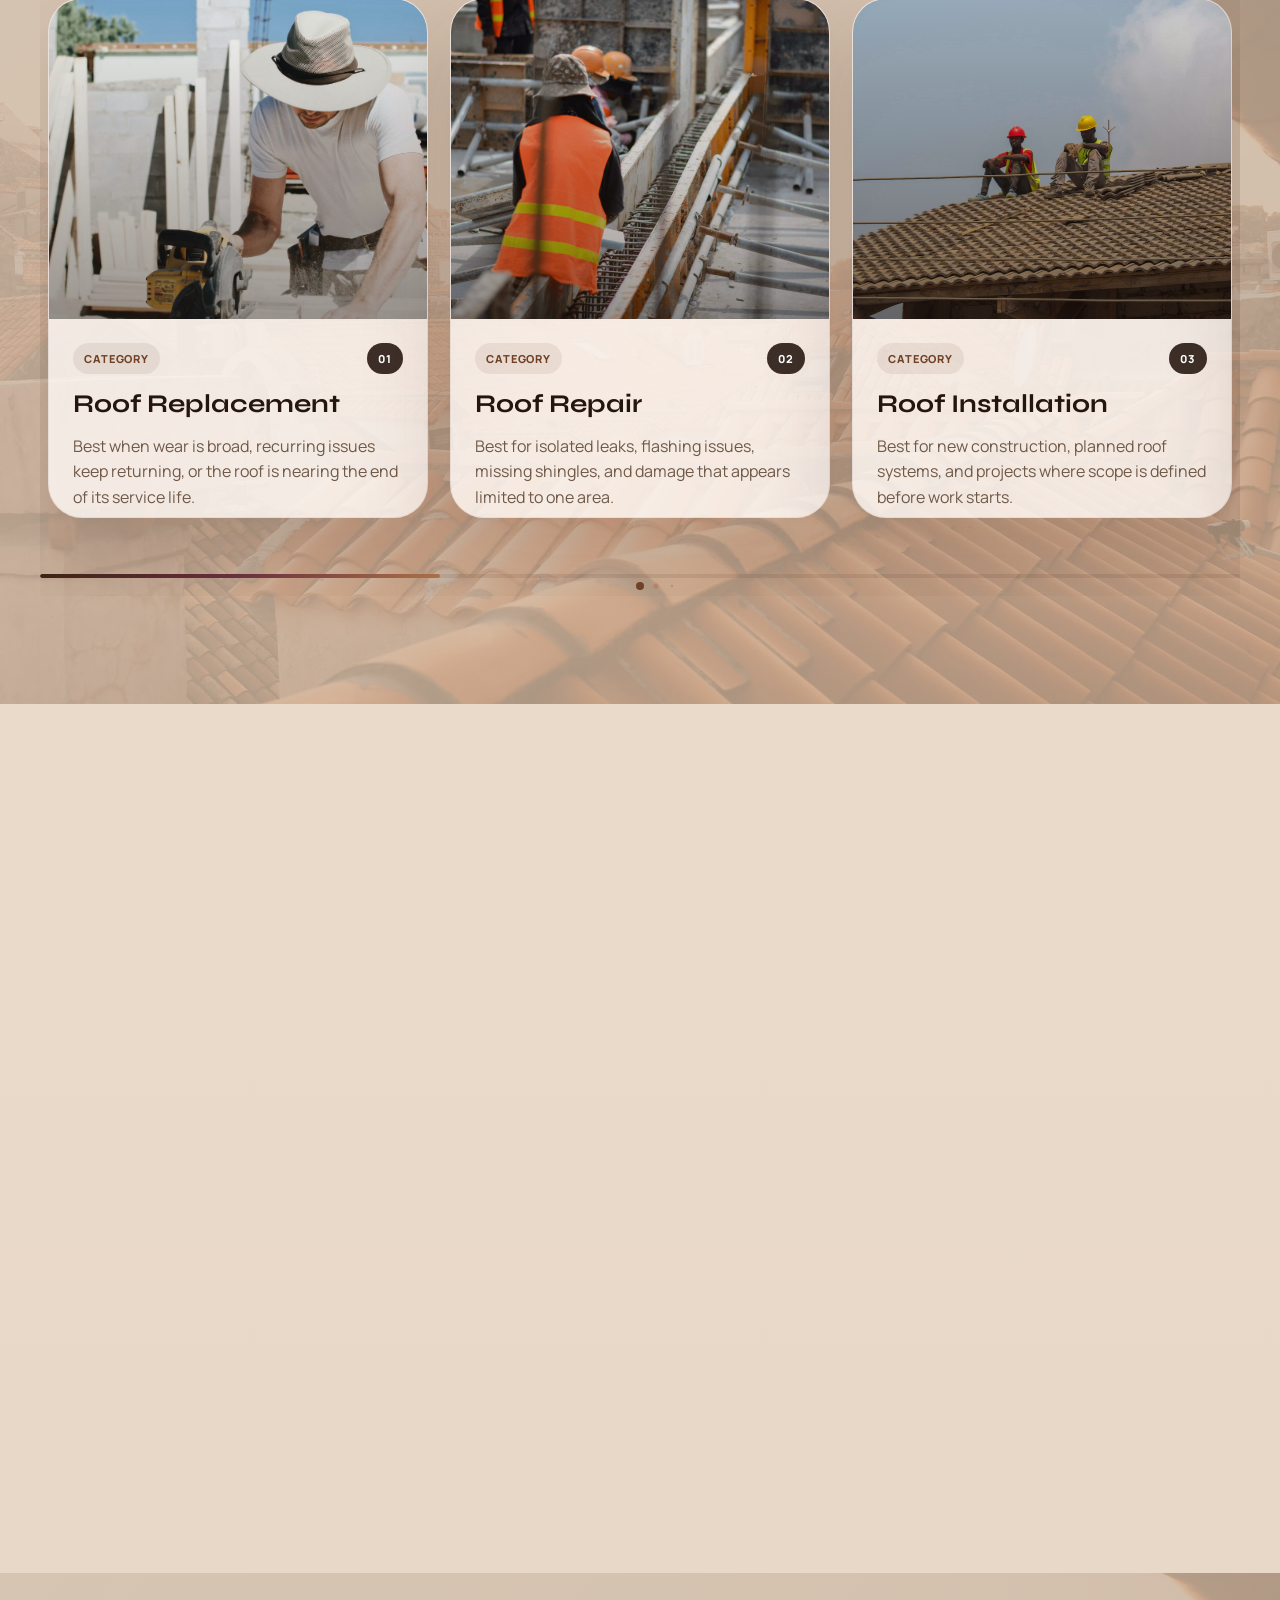
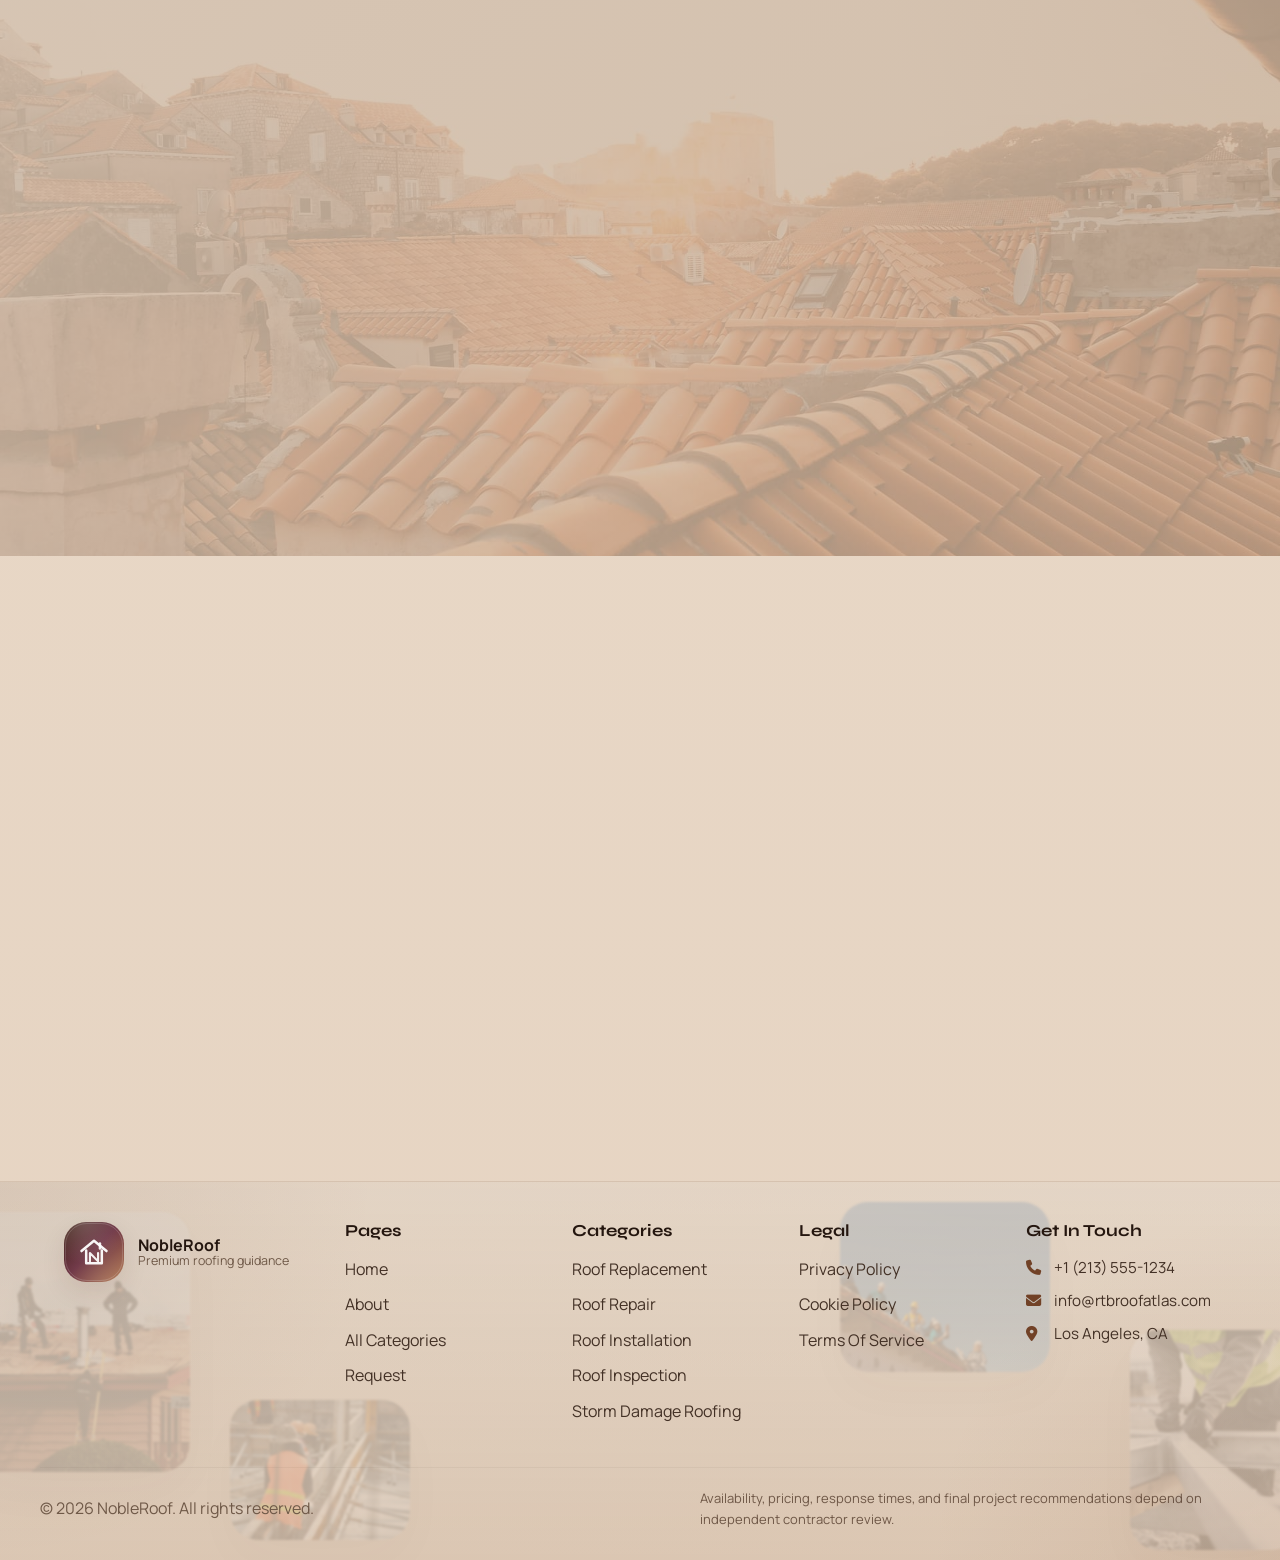
==== commit f0acc142: "upd" ====
--- a/index.html
+++ b/index.html
@@ -506,17 +506,17 @@
         </div>
 
         <div class="disclaimer-grid">
-          <article class="disclaimer-card" data-aos="fade-up">
+          <article class="disclaimer-card disclaimer-card--one" data-aos="fade-up">
             <i class="fa-solid fa-circle-info"></i>
             <h3>Informational platform</h3>
             <p>NobleRoof is designed for request guidance, category clarity, and planning support.</p>
           </article>
-          <article class="disclaimer-card" data-aos="fade-up" data-aos-delay="80">
+          <article class="disclaimer-card disclaimer-card--two" data-aos="fade-up" data-aos-delay="80">
             <i class="fa-solid fa-ban"></i>
             <h3>Not a direct contractor</h3>
             <p>NobleRoof does not directly perform roofing construction, repair, or installation work.</p>
           </article>
-          <article class="disclaimer-card" data-aos="fade-up" data-aos-delay="160">
+          <article class="disclaimer-card disclaimer-card--three" data-aos="fade-up" data-aos-delay="160">
             <i class="fa-solid fa-route"></i>
             <h3>Routing depends on context</h3>
             <p>Next steps, scope, timing, and provider response depend on request details and availability.</p>
--- a/assets/css/base.css
+++ b/assets/css/base.css
@@ -337,6 +337,8 @@
 
 .cards-3 {
     grid-template-columns: repeat(3, 1fr);
+    perspective: 1200px;
+    transform-style: preserve-3d;
 }
 
 .cards-4 {
@@ -355,6 +357,72 @@
     border-radius: 28px;
     background: rgba(255, 250, 244, 0.9);
     box-shadow: var(--shadow-sm);
+}
+
+.cards-3>* {
+    position: relative;
+    isolation: isolate;
+    transform-style: preserve-3d;
+    backface-visibility: hidden;
+    border: 0;
+    background: transparent;
+    -webkit-backdrop-filter: none;
+    backdrop-filter: none;
+    box-shadow: none;
+    transition: transform 0.45s ease, box-shadow 0.45s ease, border-color 0.45s ease;
+}
+
+.cards-3>*::before {
+    content: none;
+}
+
+.cards-3>*::after {
+    content: "";
+    position: absolute;
+    inset: 0;
+    border-radius: inherit;
+    pointer-events: none;
+    z-index: 1;
+    opacity: 0.95;
+    --dash-color: rgba(92, 61, 44, 0.88);
+    --dash-on: 12px;
+    --dash-off: 10px;
+    --dash-w: 2px;
+    background:
+        repeating-linear-gradient(90deg, var(--dash-color) 0 var(--dash-on), transparent var(--dash-on) calc(var(--dash-on) + var(--dash-off))) 0 0 / 100% var(--dash-w) no-repeat,
+        repeating-linear-gradient(180deg, var(--dash-color) 0 var(--dash-on), transparent var(--dash-on) calc(var(--dash-on) + var(--dash-off))) 100% 0 / var(--dash-w) 100% no-repeat,
+        repeating-linear-gradient(270deg, var(--dash-color) 0 var(--dash-on), transparent var(--dash-on) calc(var(--dash-on) + var(--dash-off))) 0 100% / 100% var(--dash-w) no-repeat,
+        repeating-linear-gradient(0deg, var(--dash-color) 0 var(--dash-on), transparent var(--dash-on) calc(var(--dash-on) + var(--dash-off))) 0 0 / var(--dash-w) 100% no-repeat;
+    animation: cards3DashClockwise 1.4s linear infinite;
+}
+
+.cards-3>*:hover {
+    transform: translateY(-7px) rotateX(4deg) rotateY(-3deg);
+    box-shadow: 0 14px 30px rgba(48, 28, 18, 0.14);
+}
+
+.cards-3>*:nth-child(even):hover {
+    transform: translateY(-7px) rotateX(4deg) rotateY(3deg);
+}
+
+.cards-3>*>* {
+    position: relative;
+    z-index: 2;
+    transform: translateZ(16px);
+}
+
+.cards-3 h3 {
+    color: var(--color-title);
+    text-shadow: 0 1px 0 rgba(255, 255, 255, 0.16);
+}
+
+.cards-3 p {
+    color: rgba(48, 31, 22, 0.94);
+}
+
+.cards-3 i,
+.cards-3 .step-card span {
+    transform: translateZ(28px);
 }
 
 .info-card i,
@@ -404,6 +472,11 @@
     .cards-4 {
         grid-template-columns: 1fr 1fr;
     }
+
+    .cards-3>*:hover,
+    .cards-3>*:nth-child(even):hover {
+        transform: translateY(-5px);
+    }
 }
 
 @media (max-width: 767px) {
@@ -422,7 +495,37 @@
         grid-template-columns: 1fr;
     }
 
+    .cards-3>*:hover,
+    .cards-3>*:nth-child(even):hover {
+        transform: none;
+    }
+
     .btn {
         width: 100%;
     }
 }
+
+@media (prefers-reduced-motion: reduce) {
+    .cards-3>* {
+        transition: none;
+    }
+
+    .cards-3>*::after {
+        animation: none;
+    }
+
+    .cards-3>*:hover,
+    .cards-3>*:nth-child(even):hover {
+        transform: none;
+    }
+}
+
+@keyframes cards3DashClockwise {
+    to {
+        background-position:
+            44px 0,
+            100% 44px,
+            -44px 100%,
+            0 -44px;
+    }
+}
--- a/assets/css/global.css
+++ b/assets/css/global.css
@@ -1240,6 +1240,70 @@
 .form-compact {
     display: grid;
     gap: 12px;
+}
+
+.contact-box,
+.request-form-wrap {
+    position: relative;
+    transform-style: preserve-3d;
+    backface-visibility: hidden;
+    will-change: transform;
+    transition: transform 0.45s ease, box-shadow 0.45s ease;
+}
+
+.contact-box::after,
+.request-form-wrap::after {
+    content: "";
+    position: absolute;
+    inset: 0;
+    border-radius: inherit;
+    background: radial-gradient(circle at 24% 18%, rgba(255, 255, 255, 0.26), transparent 52%),
+        radial-gradient(circle at 84% 86%, rgba(255, 255, 255, 0.14), transparent 54%);
+    opacity: 0;
+    transition: opacity 0.45s ease;
+    pointer-events: none;
+    z-index: 3;
+}
+
+/* Keyboard/mobile-friendly state: lift without aggressive rotation */
+.contact-box:focus-within,
+.request-form-wrap:focus-within {
+    transform: perspective(1200px) translateY(-4px) scale(1.01);
+    box-shadow: var(--shadow-lg);
+}
+
+@media (hover: hover) and (pointer: fine) {
+
+    .contact-box:hover,
+    .request-form-wrap:hover {
+        transform: perspective(1200px) translateY(-6px) rotateX(4deg) rotateY(-3deg);
+        box-shadow: var(--shadow-lg);
+    }
+
+    .contact-box:hover::after,
+    .request-form-wrap:hover::after {
+        opacity: 1;
+    }
+}
+
+@media (prefers-reduced-motion: reduce) {
+
+    .contact-box,
+    .request-form-wrap {
+        transition: none;
+    }
+
+    .contact-box::after,
+    .request-form-wrap::after {
+        transition: none;
+    }
+
+    .contact-box:hover,
+    .request-form-wrap:hover,
+    .contact-box:focus-within,
+    .request-form-wrap:focus-within {
+        transform: none;
+    }
 }
 
 .form-grid {
--- a/assets/css/home.css
+++ b/assets/css/home.css
@@ -33,7 +33,8 @@
             rgba(35, 20, 12, 0.70) 0%,
             rgba(35, 20, 12, 0.60) 50%,
             rgba(139, 69, 69, 0.6) 100%);
-    backdrop-filter: blur(2px);
+    /* Keep the photo crisp: backdrop blur makes the background look soft. */
+    backdrop-filter: none;
 }
 
 .hero-content-center {
@@ -654,10 +655,30 @@
 }
 
 .disclaimer-card {
+    position: relative;
     padding: 26px;
     border-radius: 26px;
-    background: rgba(255, 250, 244, 0.92);
+    overflow: hidden;
+    aspect-ratio: 1 / 1;
+    display: flex;
+    flex-direction: column;
+    justify-content: flex-end;
+    gap: 10px;
+    color: #fff;
     box-shadow: var(--shadow-md);
+    background: rgba(18, 12, 8, 0.55);
+}
+
+.disclaimer-card--one {
+    --card-bg: url('../images/home/card-1.jpg');
+}
+
+.disclaimer-card--two {
+    --card-bg: url('../images/home/card-2.jpg');
+}
+
+.disclaimer-card--three {
+    --card-bg: url('../images/home/card-3.jpg');
 }
 
 .disclaimer-card i {
@@ -667,9 +688,76 @@
     display: inline-flex;
     align-items: center;
     justify-content: center;
-    background: rgba(100, 60, 40, 0.12);
-    color: var(--color-primary-2);
-    margin-bottom: 16px;
+    background: rgba(255, 255, 255, 0.18);
+    color: #fff;
+    margin-bottom: 8px;
+    box-shadow: 0 10px 18px rgba(0, 0, 0, 0.2);
+}
+
+.disclaimer-card::before {
+    content: "";
+    position: absolute;
+    inset: 0;
+    background-image: var(--card-bg);
+    background-size: cover;
+    background-position: center;
+    opacity: 0.55;
+    transform: scale(1.02);
+    transition: transform 0.6s ease, opacity 0.6s ease;
+    z-index: 0;
+}
+
+.disclaimer-card::after {
+    content: "";
+    position: absolute;
+    inset: 0;
+    background: linear-gradient(180deg, rgba(12, 8, 6, 0.25) 0%, rgba(12, 8, 6, 0.75) 100%);
+    z-index: 1;
+}
+
+.disclaimer-card > * {
+    position: relative;
+    z-index: 2;
+}
+
+.disclaimer-card h3,
+.disclaimer-card p {
+    color: #fff;
+    text-shadow: 0 2px 10px rgba(0, 0, 0, 0.25);
+}
+
+.disclaimer-card h3 {
+    margin: 0;
+    font-size: 1.15rem;
+    line-height: 1.25;
+    font-weight: 850;
+    letter-spacing: -0.01em;
+    min-height: calc(1.25em * 2);
+    max-height: calc(1.25em * 2);
+    display: block;
+    display: -webkit-box;
+    -webkit-box-orient: vertical;
+    -webkit-line-clamp: 2;
+    overflow: hidden;
+}
+
+.disclaimer-card p {
+    margin: 0;
+    font-size: 0.95rem;
+    line-height: 1.55;
+    opacity: 0.92;
+    min-height: calc(1.55em * 3);
+    max-height: calc(1.55em * 3);
+    display: block;
+    display: -webkit-box;
+    -webkit-box-orient: vertical;
+    -webkit-line-clamp: 3;
+    overflow: hidden;
+}
+
+.disclaimer-card:hover::before {
+    opacity: 0.65;
+    transform: scale(1.06);
 }
 
 .contact-box {
